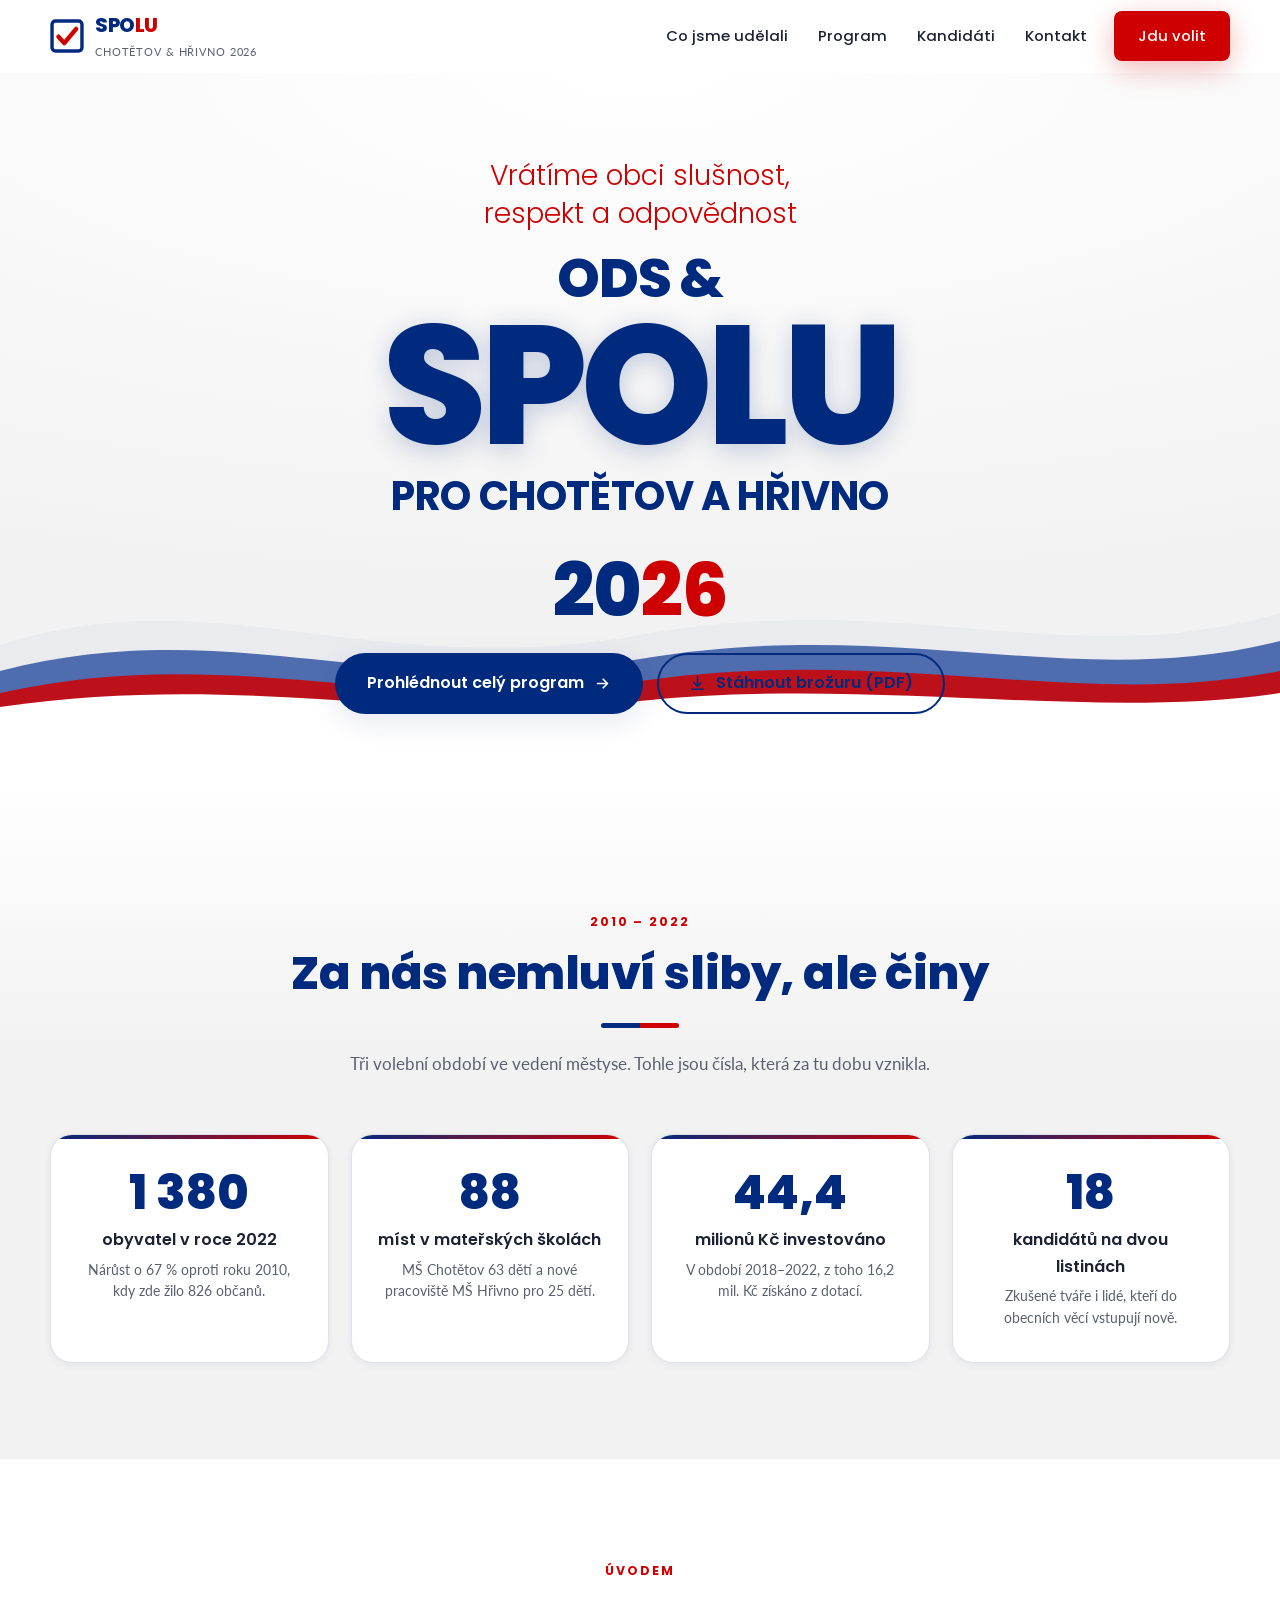
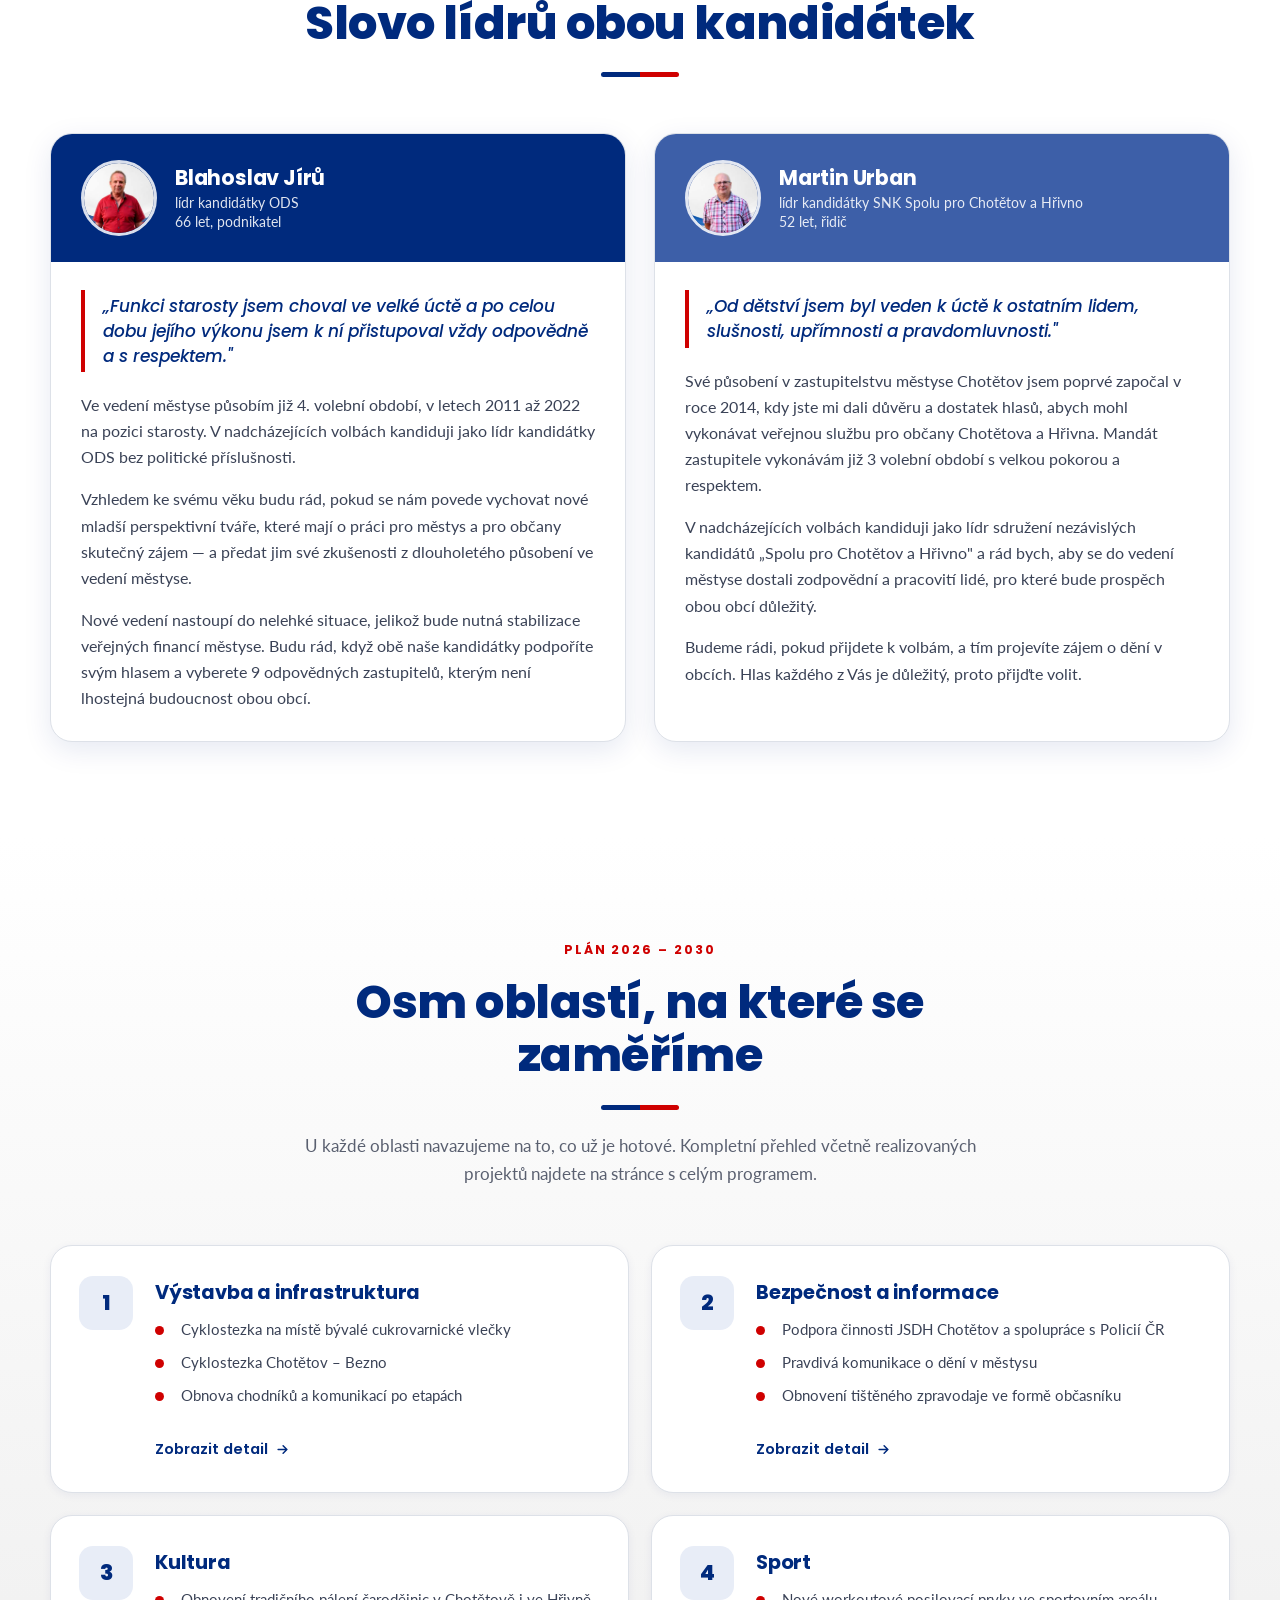
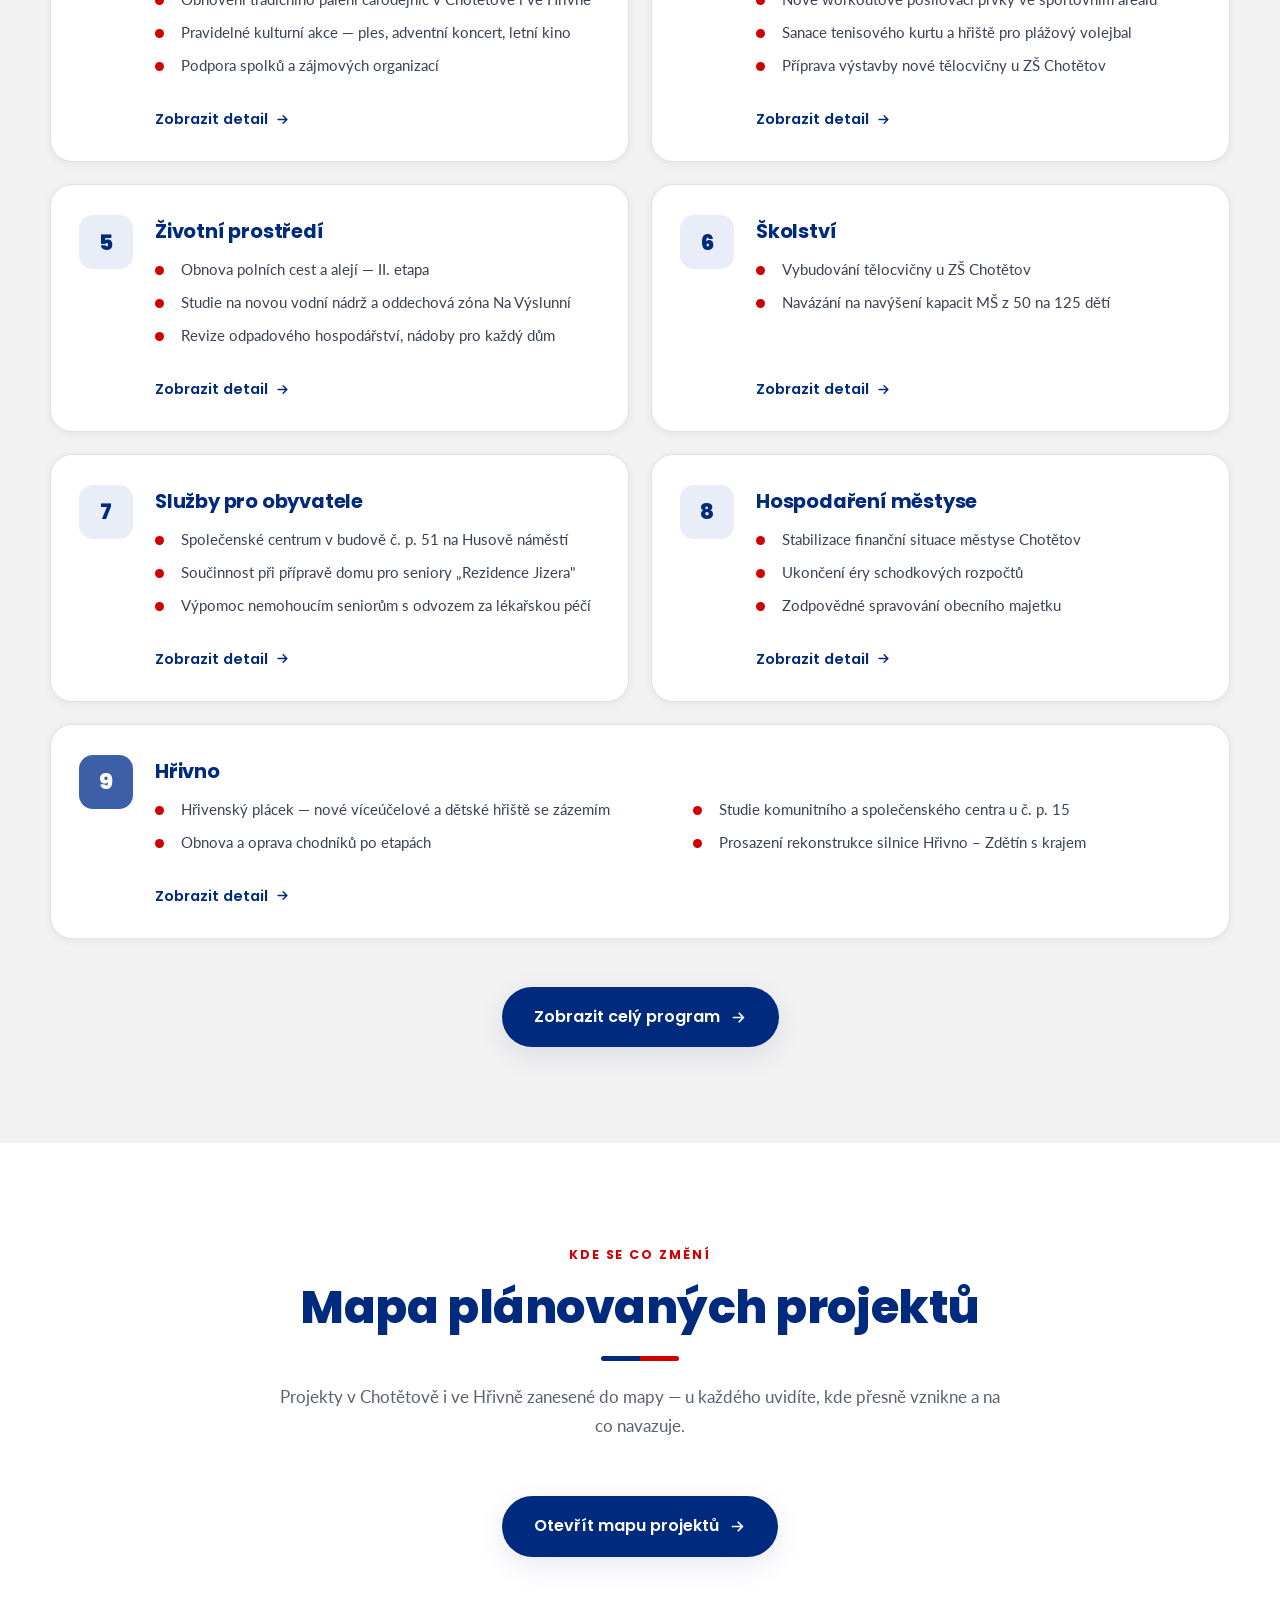
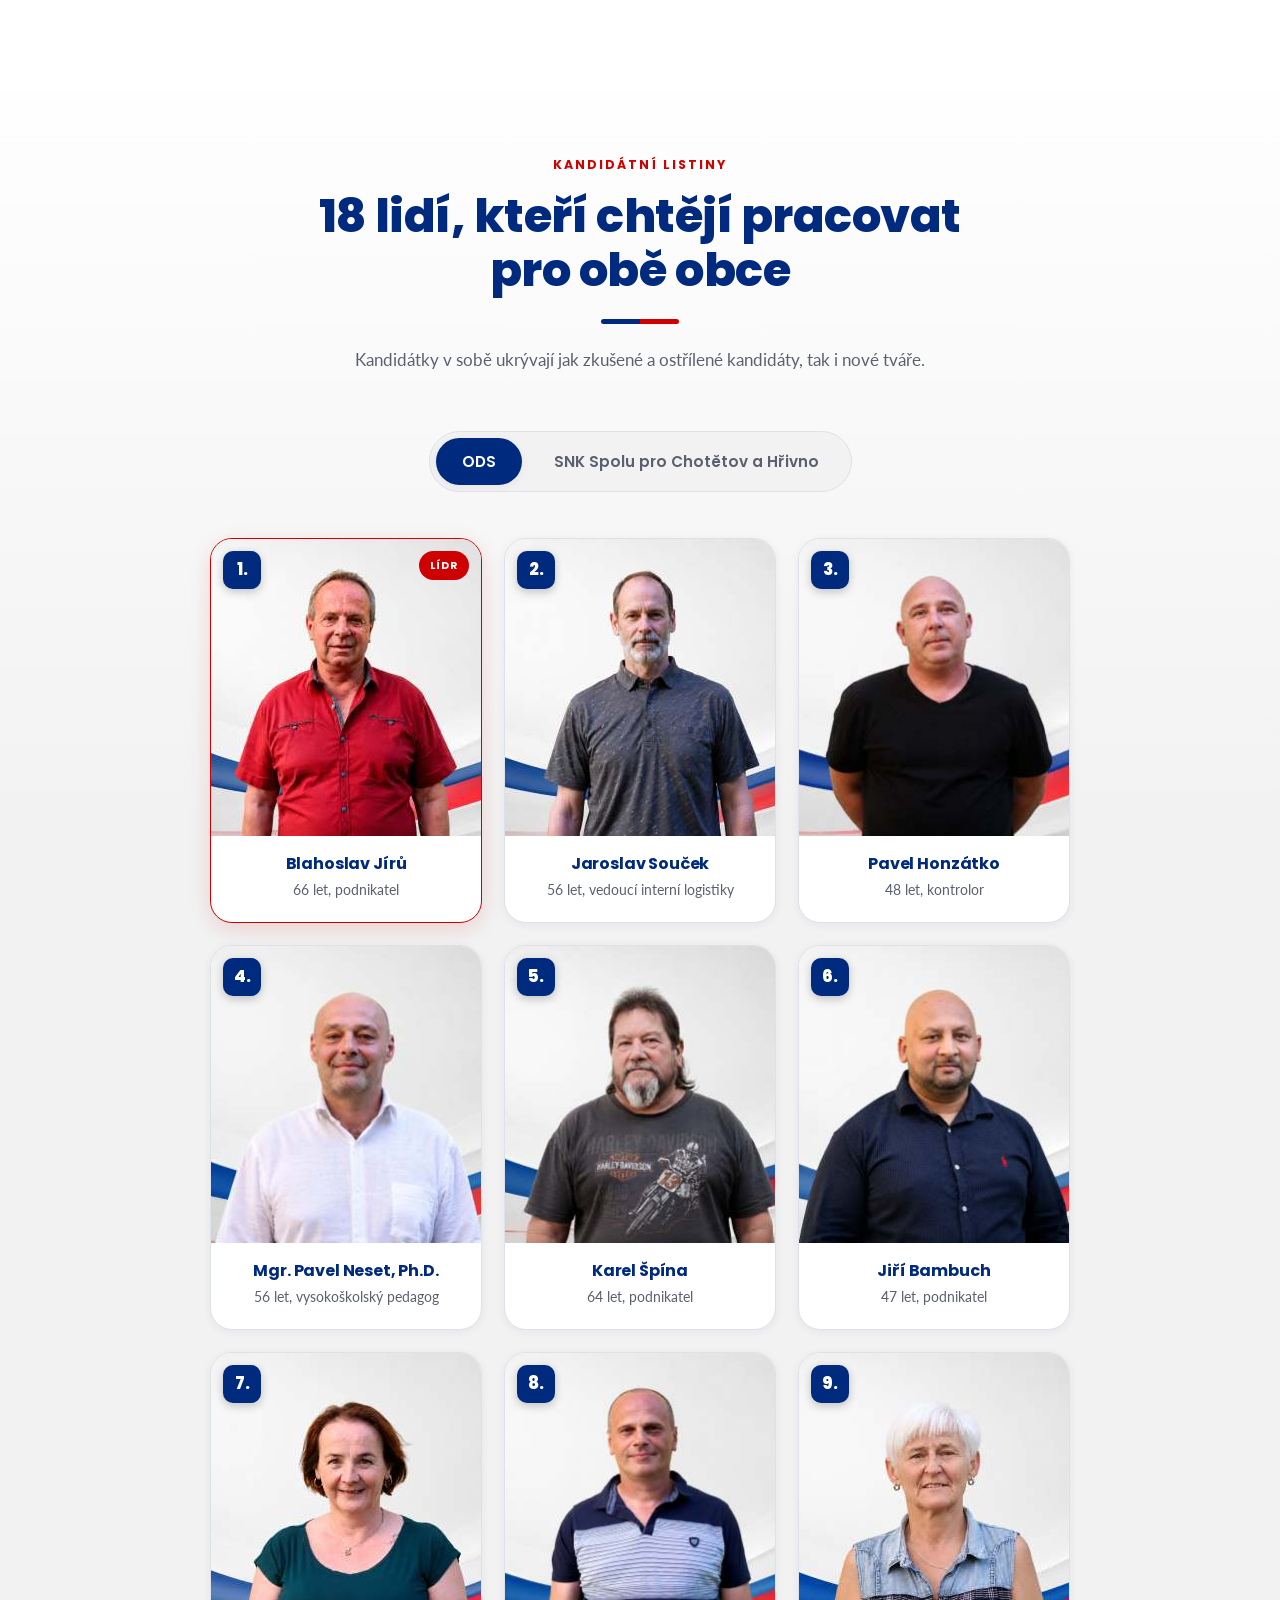
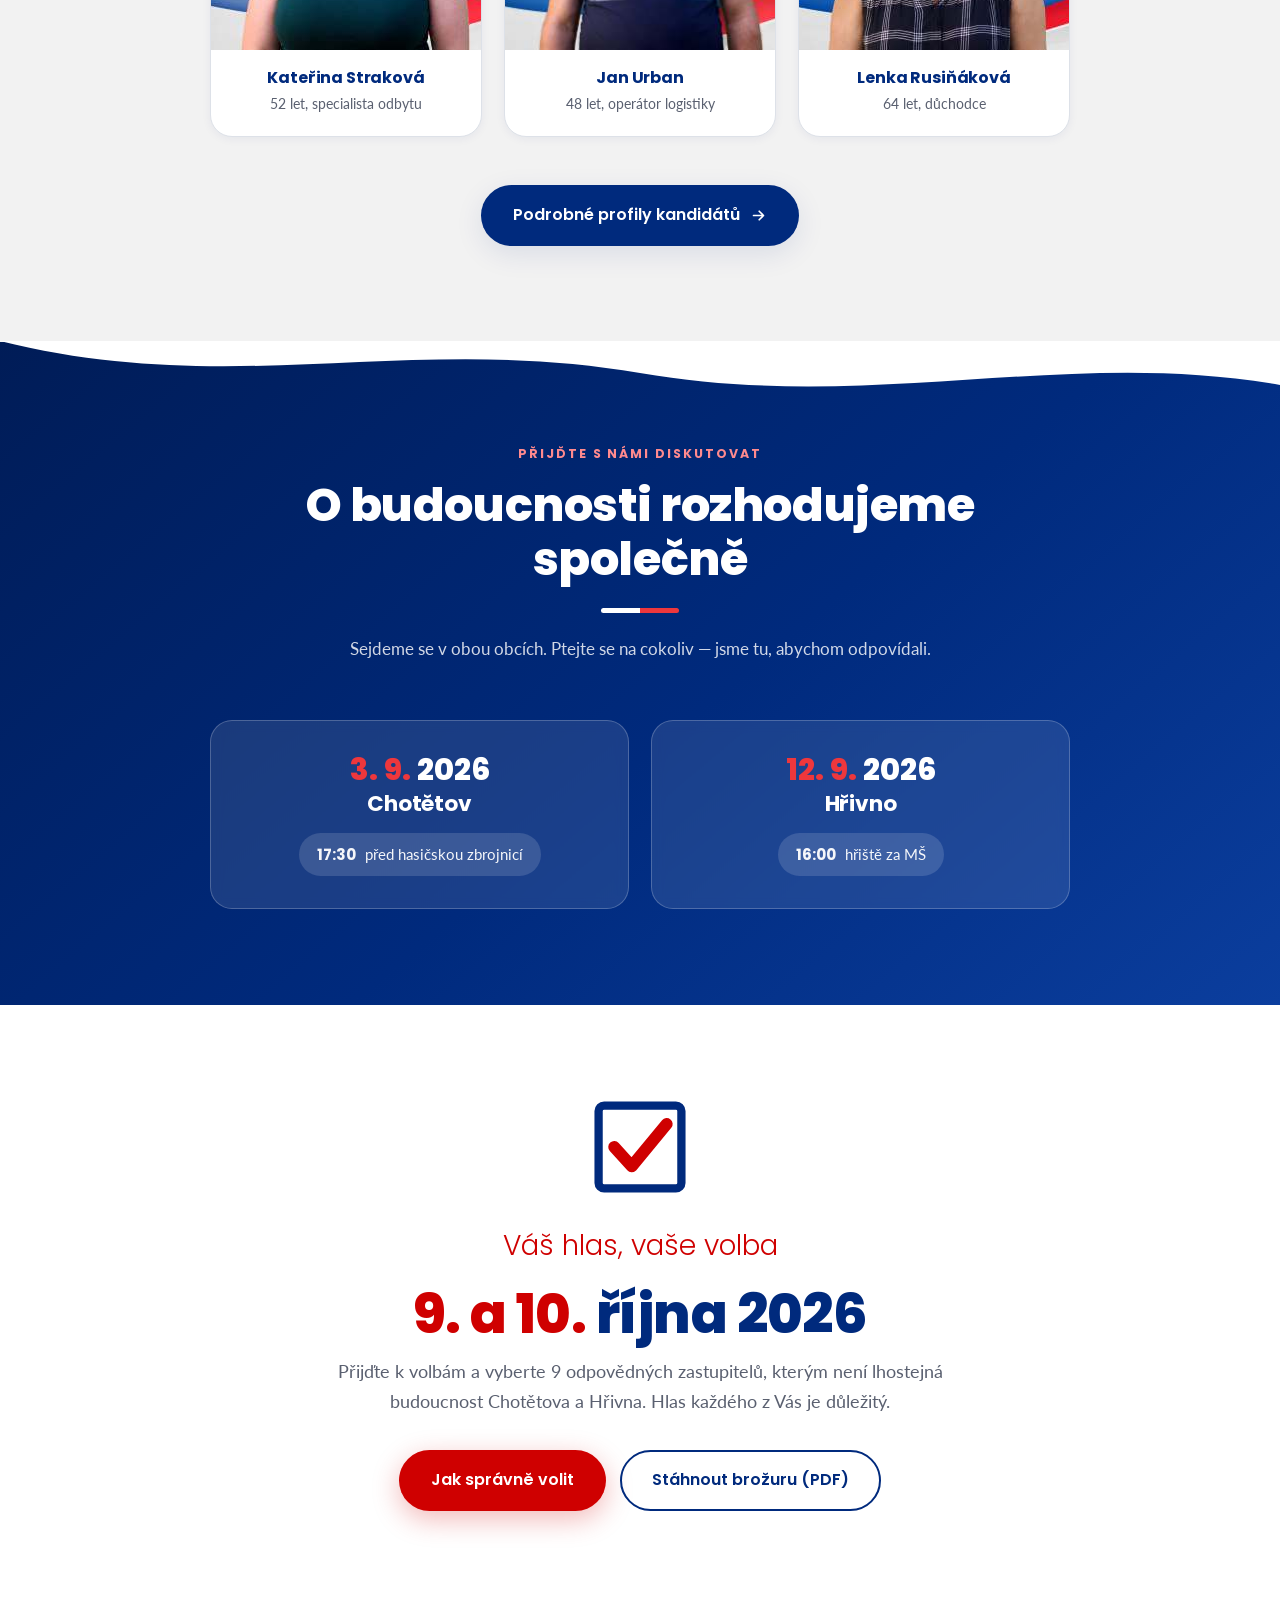
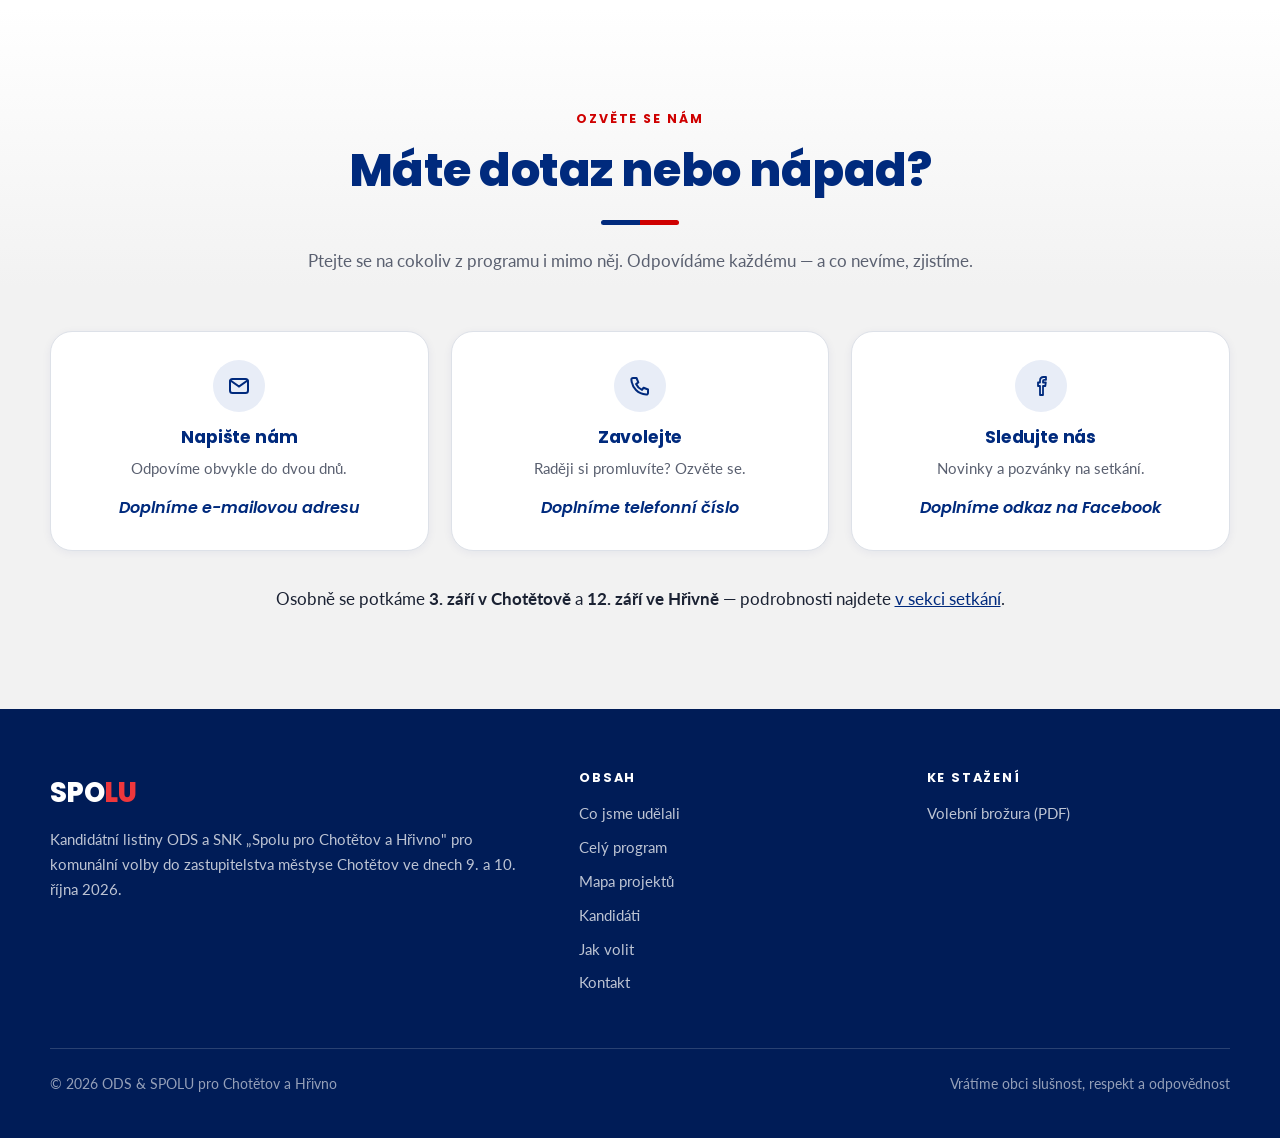
==== index.html @ a72c96a2 "update" ====
<!DOCTYPE html>
<html lang="cs">
<head>
<meta charset="UTF-8">
<meta name="viewport" content="width=device-width, initial-scale=1">
<title>ODS &amp; SPOLU pro Chotětov a Hřivno 2026 — Vrátíme obci slušnost, respekt a odpovědnost</title>
<meta name="description" content="Volební program kandidátních listin ODS a SNK Spolu pro Chotětov a Hřivno pro období 2026–2030. Komunální volby 9. a 10. října 2026.">
<meta name="theme-color" content="#002A7D">

<meta property="og:type" content="website">
<meta property="og:title" content="ODS &amp; SPOLU pro Chotětov a Hřivno 2026">
<meta property="og:description" content="Vrátíme obci slušnost, respekt a odpovědnost. Volební program pro období 2026–2030.">
<meta property="og:locale" content="cs_CZ">

<link rel="preconnect" href="https://fonts.googleapis.com">
<link rel="preconnect" href="https://fonts.gstatic.com" crossorigin>
<link href="https://fonts.googleapis.com/css2?family=Poppins:wght@300;400;500;600;700;800&family=Lato:wght@400;700&display=swap" rel="stylesheet">
<!-- Značka ?v=... za odkazy na CSS a JS zajišťuje, že po úpravě uvidí
     návštěvníci novou verzi místo staré z mezipaměti. Nepřepisujte ji ručně —
     před nahráním webu spusťte `python verze.py`, viz README.md. -->
<link rel="stylesheet" href="css/style.css?v=2026-07-22-1327">
<link rel="icon" href="data:image/svg+xml,<svg xmlns='http://www.w3.org/2000/svg' viewBox='0 0 100 100'><rect width='100' height='100' rx='18' fill='%23002A7D'/><path d='M26 52l16 17 32-38' stroke='%23fff' stroke-width='11' fill='none' stroke-linecap='round' stroke-linejoin='round'/></svg>">

<!-- Náběhové animace se zapnou jen tam, kde je JavaScript k dispozici -->
<script>document.documentElement.className += " js";</script>
</head>

<body>
<a class="preskocit" href="#obsah">Přeskočit na obsah</a>

<!-- ============================================================ Navigace -->
<header class="hlavicka" id="hlavicka">
  <div class="hlavicka__obal">

    <a class="logo" href="index.html" aria-label="ODS a SPOLU pro Chotětov a Hřivno – domovská stránka">
      <svg class="logo__znak" viewBox="0 0 100 100" aria-hidden="true">
        <rect x="6" y="6" width="88" height="88" rx="10" fill="none" stroke="#002A7D" stroke-width="10"/>
        <path d="M25 52l17 19 35-42" stroke="#CF0000" stroke-width="13" fill="none"
              stroke-linecap="round" stroke-linejoin="round"/>
      </svg>
      <span>
        <span class="logo__text">SPO<span>LU</span></span>
        <span class="logo__pod">Chotětov &amp; Hřivno 2026</span>
      </span>
    </a>

    <button class="hamburger" id="hamburger" aria-label="Otevřít menu"
            aria-expanded="false" aria-controls="menu">
      <span></span><span></span><span></span>
    </button>

    <nav class="menu" id="menu" aria-label="Hlavní navigace">
      <a href="#vysledky">Co jsme udělali</a>
      <a href="#program">Program</a>
      <a href="#kandidati">Kandidáti</a>
      <a href="#kontakt">Kontakt</a>
      <a class="tlacitko tlacitko--cervene menu__cta" href="jak-volit.html">Jdu volit</a>
    </nav>

    <div class="ukazatel" id="ukazatel" aria-hidden="true"></div>
  </div>
</header>

<main id="obsah">

<!-- ================================================================= Hero -->
<section class="hero">
  <div class="hero__obsah">
    <p class="hero__claim nabihat">Vrátíme obci slušnost,<br>respekt a odpovědnost</p>

    <h1>
      <span class="hero__ods nabihat">ODS &amp;</span>
      <span class="hero__spolu nabihat">SPOLU</span>
      <span class="hero__pro nabihat">pro Chotětov a Hřivno</span>
    </h1>

    <div class="hero__rok nabihat">20<span>26</span></div>

    <div class="hero__tlacitka nabihat">
      <a class="tlacitko tlacitko--modre" href="program.html">
        Prohlédnout celý program
        <svg width="17" height="17" viewBox="0 0 24 24" fill="none" aria-hidden="true">
          <path d="M5 12h14M13 6l6 6-6 6" stroke="currentColor" stroke-width="2.4"
                stroke-linecap="round" stroke-linejoin="round"/>
        </svg>
      </a>
      <a class="tlacitko tlacitko--obrys" href="dokumenty/volebni-program-2026.pdf" download>
        <svg width="17" height="17" viewBox="0 0 24 24" fill="none" aria-hidden="true">
          <path d="M12 3v13m0 0l-5-5m5 5l5-5M4 20h16" stroke="currentColor" stroke-width="2.2"
                stroke-linecap="round" stroke-linejoin="round"/>
        </svg>
        Stáhnout brožuru (PDF)
      </a>
    </div>
  </div>

  <!-- Vlnovky – podpisový prvek brožury -->
  <svg class="vlny vlny--dole" viewBox="0 0 1440 190" preserveAspectRatio="none"
       height="190" aria-hidden="true" focusable="false">
    <path d="M0,120 C240,50 420,158 720,110 C1020,62 1200,150 1440,88 L1440,190 L0,190 Z"
          fill="#E9EBEF"/>
    <path d="M0,146 C260,86 430,178 720,134 C1010,90 1210,168 1440,116 L1440,190 L0,190 Z"
          fill="#3D5FA8" opacity=".9"/>
    <path d="M0,168 C260,116 440,192 720,156 C1000,120 1220,186 1440,146 L1440,190 L0,190 Z"
          fill="#CF0000" opacity=".85"/>
    <path d="M0,182 C280,146 460,200 720,176 C980,152 1230,196 1440,168 L1440,190 L0,190 Z"
          fill="#FFFFFF"/>
  </svg>

  <!-- Odpočet do voleb -->
  <div class="odpocet" id="odpocet" data-volby="2026-10-09T14:00:00">
    <p class="odpocet__popis">Do otevření volebních místností zbývá</p>

    <div class="odpocet__mrizka">
      <div class="odpocet__pole">
        <div class="odpocet__cislo" id="dny">—</div>
        <div class="odpocet__jednotka" id="dny-popis">dní</div>
      </div>
      <div class="odpocet__pole">
        <div class="odpocet__cislo" id="hodiny">—</div>
        <div class="odpocet__jednotka">hodin</div>
      </div>
      <div class="odpocet__pole">
        <div class="odpocet__cislo" id="minuty">—</div>
        <div class="odpocet__jednotka">minut</div>
      </div>
      <div class="odpocet__pole">
        <div class="odpocet__cislo" id="sekundy">—</div>
        <div class="odpocet__jednotka">sekund</div>
      </div>
    </div>

    <div class="odpocet__probiha">
      <strong>Volby probíhají!</strong>
      <p>Přijďte odvolit — na vašem hlasu záleží.</p>
    </div>

    <p class="odpocet__termin">9. a 10. října 2026</p>
  </div>
</section>

<!-- ============================================================= Výsledky -->
<section class="sekce sekce--seda po-odpoctu" id="vysledky">
  <div class="obal">

    <div class="hlavicka-sekce nabihat">
      <span class="stitek">2010 – 2022</span>
      <h2>Za nás nemluví sliby, ale činy</h2>
      <div class="podtrzeni"></div>
      <p>Tři volební období ve vedení městyse. Tohle jsou čísla, která za tu dobu vznikla.</p>
    </div>

    <div class="cisla">
      <div class="cislo-karta nabihat">
        <div class="cislo-karta__hodnota" data-cil="1380">0</div>
        <div class="cislo-karta__nazev">obyvatel v roce 2022</div>
        <p class="cislo-karta__popis">Nárůst o 67 % oproti roku 2010, kdy zde žilo 826 občanů.</p>
      </div>

      <div class="cislo-karta nabihat">
        <div class="cislo-karta__hodnota" data-cil="88">0</div>
        <div class="cislo-karta__nazev">míst v mateřských školách</div>
        <p class="cislo-karta__popis">MŠ Chotětov 63 dětí a nové pracoviště MŠ Hřivno pro 25 dětí.</p>
      </div>

      <div class="cislo-karta nabihat">
        <div class="cislo-karta__hodnota" data-cil="44.4">0</div>
        <div class="cislo-karta__nazev">milionů Kč investováno</div>
        <p class="cislo-karta__popis">V období 2018–2022, z toho 16,2 mil. Kč získáno z dotací.</p>
      </div>

      <div class="cislo-karta nabihat">
        <div class="cislo-karta__hodnota" data-cil="18">0</div>
        <div class="cislo-karta__nazev">kandidátů na dvou listinách</div>
        <p class="cislo-karta__popis">Zkušené tváře i lidé, kteří do obecních věcí vstupují nově.</p>
      </div>
    </div>

  </div>
</section>

<!-- ================================================================ Lídři -->
<section class="sekce" id="lidri">
  <div class="obal">

    <div class="hlavicka-sekce nabihat">
      <span class="stitek">Úvodem</span>
      <h2>Slovo lídrů obou kandidátek</h2>
      <div class="podtrzeni"></div>
    </div>

    <div class="lidri">

      <article class="lidr lidr--ods nabihat">
        <header class="lidr__hlavicka">
          <img class="lidr__foto" src="img/kandidati/ods-1-jiru.jpeg"
               alt="Portrét Blahoslava Jírů" width="76" height="76" loading="lazy">
          <div>
            <h3 class="lidr__jmeno">Blahoslav Jírů</h3>
            <p class="lidr__role">lídr kandidátky ODS<br>66 let, podnikatel</p>
          </div>
        </header>

        <div class="lidr__telo">
          <blockquote class="lidr__citat">
            „Funkci starosty jsem choval ve velké úctě a po celou dobu jejího výkonu jsem
            k ní přistupoval vždy odpovědně a s respektem."
          </blockquote>
          <p>
            Ve vedení městyse působím již 4. volební období, v letech 2011 až 2022 na pozici
            starosty. V nadcházejících volbách kandiduji jako lídr kandidátky ODS bez politické
            příslušnosti.
          </p>
          <p>
            Vzhledem ke svému věku budu rád, pokud se nám povede vychovat nové mladší
            perspektivní tváře, které mají o práci pro městys a pro občany skutečný zájem —
            a předat jim své zkušenosti z dlouholetého působení ve vedení městyse.
          </p>
          <p>
            Nové vedení nastoupí do nelehké situace, jelikož bude nutná stabilizace veřejných
            financí městyse. Budu rád, když obě naše kandidátky podpoříte svým hlasem
            a vyberete 9 odpovědných zastupitelů, kterým není lhostejná budoucnost obou obcí.
          </p>
        </div>
      </article>

      <article class="lidr lidr--snk nabihat">
        <header class="lidr__hlavicka">
          <img class="lidr__foto" src="img/kandidati/snk-1-urban-martin.jpeg"
               alt="Portrét Martina Urbana" width="76" height="76" loading="lazy">
          <div>
            <h3 class="lidr__jmeno">Martin Urban</h3>
            <p class="lidr__role">lídr kandidátky SNK Spolu pro Chotětov a Hřivno<br>52 let, řidič</p>
          </div>
        </header>

        <div class="lidr__telo">
          <blockquote class="lidr__citat">
            „Od dětství jsem byl veden k úctě k ostatním lidem, slušnosti, upřímnosti
            a pravdomluvnosti."
          </blockquote>
          <p>
            Své působení v zastupitelstvu městyse Chotětov jsem poprvé započal v roce 2014,
            kdy jste mi dali důvěru a dostatek hlasů, abych mohl vykonávat veřejnou službu pro
            občany Chotětova a Hřivna. Mandát zastupitele vykonávám již 3 volební období
            s velkou pokorou a respektem.
          </p>
          <p>
            V nadcházejících volbách kandiduji jako lídr sdružení nezávislých kandidátů
            „Spolu pro Chotětov a Hřivno" a rád bych, aby se do vedení městyse dostali
            zodpovědní a pracovití lidé, pro které bude prospěch obou obcí důležitý.
          </p>
          <p>
            Budeme rádi, pokud přijdete k volbám, a tím projevíte zájem o dění v obcích.
            Hlas každého z Vás je důležitý, proto přijďte volit.
          </p>
        </div>
      </article>

    </div>
  </div>
</section>

<!-- ============================================================== Program -->
<section class="sekce sekce--seda" id="program">
  <div class="obal">

    <div class="hlavicka-sekce nabihat">
      <span class="stitek">Plán 2026 – 2030</span>
      <h2>Osm oblastí, na které se zaměříme</h2>
      <div class="podtrzeni"></div>
      <p>
        U každé oblasti navazujeme na to, co už je hotové. Kompletní přehled včetně
        realizovaných projektů najdete na stránce s celým programem.
      </p>
    </div>

    <div class="oblasti">

      <article class="oblast nabihat">
        <div class="oblast__cislo">1</div>
        <h3 class="oblast__nazev">Výstavba a infrastruktura</h3>
        <ul class="oblast__seznam">
          <li>Cyklostezka na místě bývalé cukrovarnické vlečky</li>
          <li>Cyklostezka Chotětov – Bezno</li>
          <li>Obnova chodníků a komunikací po etapách</li>
        </ul>
        <a class="oblast__odkaz" href="program.html#oblast-1">
          Zobrazit detail
          <svg width="15" height="15" viewBox="0 0 24 24" fill="none" aria-hidden="true">
            <path d="M5 12h14M13 6l6 6-6 6" stroke="currentColor" stroke-width="2.4"
                  stroke-linecap="round" stroke-linejoin="round"/>
          </svg>
        </a>
      </article>

      <article class="oblast nabihat">
        <div class="oblast__cislo">2</div>
        <h3 class="oblast__nazev">Bezpečnost a informace</h3>
        <ul class="oblast__seznam">
          <li>Podpora činnosti JSDH Chotětov a spolupráce s Policií ČR</li>
          <li>Pravdivá komunikace o dění v městysu</li>
          <li>Obnovení tištěného zpravodaje ve formě občasníku</li>
        </ul>
        <a class="oblast__odkaz" href="program.html#oblast-2">
          Zobrazit detail
          <svg width="15" height="15" viewBox="0 0 24 24" fill="none" aria-hidden="true">
            <path d="M5 12h14M13 6l6 6-6 6" stroke="currentColor" stroke-width="2.4"
                  stroke-linecap="round" stroke-linejoin="round"/>
          </svg>
        </a>
      </article>

      <article class="oblast nabihat">
        <div class="oblast__cislo">3</div>
        <h3 class="oblast__nazev">Kultura</h3>
        <ul class="oblast__seznam">
          <li>Obnovení tradičního pálení čarodějnic v Chotětově i ve Hřivně</li>
          <li>Pravidelné kulturní akce — ples, adventní koncert, letní kino</li>
          <li>Podpora spolků a zájmových organizací</li>
        </ul>
        <a class="oblast__odkaz" href="program.html#oblast-3">
          Zobrazit detail
          <svg width="15" height="15" viewBox="0 0 24 24" fill="none" aria-hidden="true">
            <path d="M5 12h14M13 6l6 6-6 6" stroke="currentColor" stroke-width="2.4"
                  stroke-linecap="round" stroke-linejoin="round"/>
          </svg>
        </a>
      </article>

      <article class="oblast nabihat">
        <div class="oblast__cislo">4</div>
        <h3 class="oblast__nazev">Sport</h3>
        <ul class="oblast__seznam">
          <li>Nové workoutové posilovací prvky ve sportovním areálu</li>
          <li>Sanace tenisového kurtu a hřiště pro plážový volejbal</li>
          <li>Příprava výstavby nové tělocvičny u ZŠ Chotětov</li>
        </ul>
        <a class="oblast__odkaz" href="program.html#oblast-4">
          Zobrazit detail
          <svg width="15" height="15" viewBox="0 0 24 24" fill="none" aria-hidden="true">
            <path d="M5 12h14M13 6l6 6-6 6" stroke="currentColor" stroke-width="2.4"
                  stroke-linecap="round" stroke-linejoin="round"/>
          </svg>
        </a>
      </article>

      <article class="oblast nabihat">
        <div class="oblast__cislo">5</div>
        <h3 class="oblast__nazev">Životní prostředí</h3>
        <ul class="oblast__seznam">
          <li>Obnova polních cest a alejí — II. etapa</li>
          <li>Studie na novou vodní nádrž a oddechová zóna Na Výslunní</li>
          <li>Revize odpadového hospodářství, nádoby pro každý dům</li>
        </ul>
        <a class="oblast__odkaz" href="program.html#oblast-5">
          Zobrazit detail
          <svg width="15" height="15" viewBox="0 0 24 24" fill="none" aria-hidden="true">
            <path d="M5 12h14M13 6l6 6-6 6" stroke="currentColor" stroke-width="2.4"
                  stroke-linecap="round" stroke-linejoin="round"/>
          </svg>
        </a>
      </article>

      <article class="oblast nabihat">
        <div class="oblast__cislo">6</div>
        <h3 class="oblast__nazev">Školství</h3>
        <ul class="oblast__seznam">
          <li>Vybudování tělocvičny u ZŠ Chotětov</li>
          <li>Navázání na navýšení kapacit MŠ z 50 na 125 dětí</li>
        </ul>
        <a class="oblast__odkaz" href="program.html#oblast-6">
          Zobrazit detail
          <svg width="15" height="15" viewBox="0 0 24 24" fill="none" aria-hidden="true">
            <path d="M5 12h14M13 6l6 6-6 6" stroke="currentColor" stroke-width="2.4"
                  stroke-linecap="round" stroke-linejoin="round"/>
          </svg>
        </a>
      </article>

      <article class="oblast nabihat">
        <div class="oblast__cislo">7</div>
        <h3 class="oblast__nazev">Služby pro obyvatele</h3>
        <ul class="oblast__seznam">
          <li>Společenské centrum v budově č. p. 51 na Husově náměstí</li>
          <li>Součinnost při přípravě domu pro seniory „Rezidence Jizera"</li>
          <li>Výpomoc nemohoucím seniorům s odvozem za lékařskou péčí</li>
        </ul>
        <a class="oblast__odkaz" href="program.html#oblast-7">
          Zobrazit detail
          <svg width="15" height="15" viewBox="0 0 24 24" fill="none" aria-hidden="true">
            <path d="M5 12h14M13 6l6 6-6 6" stroke="currentColor" stroke-width="2.4"
                  stroke-linecap="round" stroke-linejoin="round"/>
          </svg>
        </a>
      </article>

      <article class="oblast nabihat">
        <div class="oblast__cislo">8</div>
        <h3 class="oblast__nazev">Hospodaření městyse</h3>
        <ul class="oblast__seznam">
          <li>Stabilizace finanční situace městyse Chotětov</li>
          <li>Ukončení éry schodkových rozpočtů</li>
          <li>Zodpovědné spravování obecního majetku</li>
        </ul>
        <a class="oblast__odkaz" href="program.html#oblast-8">
          Zobrazit detail
          <svg width="15" height="15" viewBox="0 0 24 24" fill="none" aria-hidden="true">
            <path d="M5 12h14M13 6l6 6-6 6" stroke="currentColor" stroke-width="2.4"
                  stroke-linecap="round" stroke-linejoin="round"/>
          </svg>
        </a>
      </article>

      <article class="oblast oblast--sirka nabihat">
        <div class="oblast__cislo">9</div>
        <h3 class="oblast__nazev">Hřivno</h3>
        <ul class="oblast__seznam oblast__seznam--dva">
          <li>Hřivenský plácek — nové víceúčelové a dětské hřiště se zázemím</li>
          <li>Obnova a oprava chodníků po etapách</li>
          <li>Studie komunitního a společenského centra u č. p. 15</li>
          <li>Prosazení rekonstrukce silnice Hřivno – Zdětín s krajem</li>
        </ul>
        <a class="oblast__odkaz" href="program.html#hrivno">
          Zobrazit detail
          <svg width="15" height="15" viewBox="0 0 24 24" fill="none" aria-hidden="true">
            <path d="M5 12h14M13 6l6 6-6 6" stroke="currentColor" stroke-width="2.4"
                  stroke-linecap="round" stroke-linejoin="round"/>
          </svg>
        </a>
      </article>

    </div>

    <p style="text-align:center; margin-top:48px;" class="nabihat">
      <a class="tlacitko tlacitko--modre" href="program.html">
        Zobrazit celý program
        <svg width="17" height="17" viewBox="0 0 24 24" fill="none" aria-hidden="true">
          <path d="M5 12h14M13 6l6 6-6 6" stroke="currentColor" stroke-width="2.4"
                stroke-linecap="round" stroke-linejoin="round"/>
        </svg>
      </a>
    </p>

  </div>
</section>

<!-- ====================================================== Mapa projektů -->
<section class="sekce" id="projekty">
  <div class="obal obal--uzky" style="text-align:center;">

    <div class="hlavicka-sekce nabihat">
      <span class="stitek">Kde se co změní</span>
      <h2>Mapa plánovaných projektů</h2>
      <div class="podtrzeni"></div>
      <p>
        Projekty v Chotětově i ve Hřivně zanesené do mapy — u každého uvidíte,
        kde přesně vznikne a na co navazuje.
      </p>
    </div>

    <p class="nabihat" style="margin:0;">
      <a class="tlacitko tlacitko--modre" href="mapa.html">
        Otevřít mapu projektů
        <svg width="17" height="17" viewBox="0 0 24 24" fill="none" aria-hidden="true">
          <path d="M5 12h14M13 6l6 6-6 6" stroke="currentColor" stroke-width="2.4"
                stroke-linecap="round" stroke-linejoin="round"/>
        </svg>
      </a>
    </p>

  </div>
</section>

<!-- =========================================================== Kandidáti -->
<section class="sekce sekce--seda" id="kandidati">
  <div class="obal">

    <div class="hlavicka-sekce nabihat">
      <span class="stitek">Kandidátní listiny</span>
      <h2>18 lidí, kteří chtějí pracovat pro obě obce</h2>
      <div class="podtrzeni"></div>
      <p>Kandidátky v sobě ukrývají jak zkušené a ostřílené kandidáty, tak i nové tváře.</p>
    </div>

    <div class="prepinac nabihat" role="tablist" aria-label="Výběr kandidátní listiny">
      <button class="prepinac__tlacitko" id="zalozka-ods" role="tab"
              aria-selected="true" aria-controls="listina-ods">ODS</button>
      <button class="prepinac__tlacitko" id="zalozka-snk" role="tab"
              aria-selected="false" aria-controls="listina-snk">SNK Spolu pro Chotětov a Hřivno</button>
    </div>

    <!-- Kandidátka ODS -->
    <div class="kandidati kandidati--ods" id="listina-ods" role="tabpanel"
         aria-labelledby="zalozka-ods" tabindex="0">

      <article class="kandidat kandidat--lidr nabihat">
        <div class="kandidat__obrazek">
          <img src="img/kandidati/ods-1-jiru.jpeg" alt="Blahoslav Jírů" decoding="async" width="297" height="297">
          <span class="kandidat__poradi">1.</span>
          <span class="kandidat__lidr">Lídr</span>
        </div>
        <div class="kandidat__telo">
          <h3 class="kandidat__jmeno">Blahoslav Jírů</h3>
          <p class="kandidat__udaje">66 let, podnikatel</p>
        </div>
      </article>

      <article class="kandidat nabihat">
        <div class="kandidat__obrazek">
          <img src="img/kandidati/ods-2-soucek.jpeg" alt="Jaroslav Souček" decoding="async" width="297" height="297">
          <span class="kandidat__poradi">2.</span>
        </div>
        <div class="kandidat__telo">
          <h3 class="kandidat__jmeno">Jaroslav Souček</h3>
          <p class="kandidat__udaje">56 let, vedoucí interní logistiky</p>
        </div>
      </article>

      <article class="kandidat nabihat">
        <div class="kandidat__obrazek">
          <img src="img/kandidati/ods-3-honzatko.jpeg" alt="Pavel Honzátko" decoding="async" width="297" height="297">
          <span class="kandidat__poradi">3.</span>
        </div>
        <div class="kandidat__telo">
          <h3 class="kandidat__jmeno">Pavel Honzátko</h3>
          <p class="kandidat__udaje">48 let, kontrolor</p>
        </div>
      </article>

      <article class="kandidat nabihat">
        <div class="kandidat__obrazek">
          <img src="img/kandidati/ods-4-neset.jpeg" alt="Pavel Neset" decoding="async" width="297" height="297">
          <span class="kandidat__poradi">4.</span>
        </div>
        <div class="kandidat__telo">
          <h3 class="kandidat__jmeno">Mgr. Pavel Neset, Ph.D.</h3>
          <p class="kandidat__udaje">56 let, vysokoškolský pedagog</p>
        </div>
      </article>

      <article class="kandidat nabihat">
        <div class="kandidat__obrazek">
          <img src="img/kandidati/ods-5-spina.jpeg" alt="Karel Špína" decoding="async" width="297" height="297">
          <span class="kandidat__poradi">5.</span>
        </div>
        <div class="kandidat__telo">
          <h3 class="kandidat__jmeno">Karel Špína</h3>
          <p class="kandidat__udaje">64 let, podnikatel</p>
        </div>
      </article>

      <article class="kandidat nabihat">
        <div class="kandidat__obrazek">
          <img src="img/kandidati/ods-6-bambuch.jpeg" alt="Jiří Bambuch" decoding="async" width="297" height="297">
          <span class="kandidat__poradi">6.</span>
        </div>
        <div class="kandidat__telo">
          <h3 class="kandidat__jmeno">Jiří Bambuch</h3>
          <p class="kandidat__udaje">47 let, podnikatel</p>
        </div>
      </article>

      <article class="kandidat nabihat">
        <div class="kandidat__obrazek">
          <img src="img/kandidati/ods-7-strakova.jpeg" alt="Kateřina Straková" decoding="async" width="297" height="297">
          <span class="kandidat__poradi">7.</span>
        </div>
        <div class="kandidat__telo">
          <h3 class="kandidat__jmeno">Kateřina Straková</h3>
          <p class="kandidat__udaje">52 let, specialista odbytu</p>
        </div>
      </article>

      <article class="kandidat nabihat">
        <div class="kandidat__obrazek">
          <img src="img/kandidati/ods-8-urban-jan.jpeg" alt="Jan Urban" decoding="async" width="297" height="297">
          <span class="kandidat__poradi">8.</span>
        </div>
        <div class="kandidat__telo">
          <h3 class="kandidat__jmeno">Jan Urban</h3>
          <p class="kandidat__udaje">48 let, operátor logistiky</p>
        </div>
      </article>

      <article class="kandidat nabihat">
        <div class="kandidat__obrazek">
          <img src="img/kandidati/ods-9-rusinakova.jpeg" alt="Lenka Rusiňáková" decoding="async" width="297" height="297">
          <span class="kandidat__poradi">9.</span>
        </div>
        <div class="kandidat__telo">
          <h3 class="kandidat__jmeno">Lenka Rusiňáková</h3>
          <p class="kandidat__udaje">64 let, důchodce</p>
        </div>
      </article>

    </div>

    <!-- Kandidátka SNK -->
    <div class="kandidati kandidati--snk" id="listina-snk" role="tabpanel"
         aria-labelledby="zalozka-snk" tabindex="0" hidden>

      <article class="kandidat kandidat--lidr nabihat">
        <div class="kandidat__obrazek">
          <img src="img/kandidati/snk-1-urban-martin.jpeg" alt="Martin Urban" decoding="async" width="297" height="297">
          <span class="kandidat__poradi">1.</span>
          <span class="kandidat__lidr">Lídr</span>
        </div>
        <div class="kandidat__telo">
          <h3 class="kandidat__jmeno">Martin Urban</h3>
          <p class="kandidat__udaje">52 let, řidič</p>
        </div>
      </article>

      <article class="kandidat nabihat">
        <div class="kandidat__obrazek">
          <img src="img/kandidati/snk-2-weber.jpeg" alt="Vlastimil Weber" decoding="async" width="297" height="297">
          <span class="kandidat__poradi">2.</span>
        </div>
        <div class="kandidat__telo">
          <h3 class="kandidat__jmeno">Ing. Vlastimil Weber</h3>
          <p class="kandidat__udaje">50 let, embryolog</p>
        </div>
      </article>

      <article class="kandidat nabihat">
        <div class="kandidat__obrazek">
          <img src="img/kandidati/snk-3-hulka.jpeg" alt="Petr Hůlka" decoding="async" width="297" height="297">
          <span class="kandidat__poradi">3.</span>
        </div>
        <div class="kandidat__telo">
          <h3 class="kandidat__jmeno">Petr Hůlka</h3>
          <p class="kandidat__udaje">43 let, nákupčí</p>
        </div>
      </article>

      <article class="kandidat nabihat">
        <div class="kandidat__obrazek">
          <img src="img/kandidati/snk-4-bezucha.jpeg" alt="Aleš Bezucha" decoding="async" width="297" height="297">
          <span class="kandidat__poradi">4.</span>
        </div>
        <div class="kandidat__telo">
          <h3 class="kandidat__jmeno">Mgr. Aleš Bezucha</h3>
          <p class="kandidat__udaje">55 let, podnikatel</p>
        </div>
      </article>

      <article class="kandidat nabihat">
        <div class="kandidat__obrazek">
          <img src="img/kandidati/snk-5-stehlik.jpeg" alt="Ondřej Stehlík" decoding="async" width="297" height="297">
          <span class="kandidat__poradi">5.</span>
        </div>
        <div class="kandidat__telo">
          <h3 class="kandidat__jmeno">Ondřej Stehlík</h3>
          <p class="kandidat__udaje">41 let, VS ČR</p>
        </div>
      </article>

      <article class="kandidat nabihat">
        <div class="kandidat__obrazek">
          <img src="img/kandidati/snk-6-dome.jpeg" alt="Filip Döme" decoding="async" width="297" height="297">
          <span class="kandidat__poradi">6.</span>
        </div>
        <div class="kandidat__telo">
          <h3 class="kandidat__jmeno">Filip Döme</h3>
          <p class="kandidat__udaje">39 let, prodejce velkoobchod</p>
        </div>
      </article>

      <article class="kandidat nabihat">
        <div class="kandidat__obrazek">
          <img src="img/kandidati/snk-7-korinkova.jpeg" alt="Ladislava Kořínková" decoding="async" width="297" height="297">
          <span class="kandidat__poradi">7.</span>
        </div>
        <div class="kandidat__telo">
          <h3 class="kandidat__jmeno">Ladislava Kořínková</h3>
          <p class="kandidat__udaje">59 let, referent expedice</p>
        </div>
      </article>

      <article class="kandidat nabihat">
        <div class="kandidat__obrazek">
          <img src="img/kandidati/snk-8-votockova.jpeg" alt="Marie Votočková" decoding="async" width="297" height="297">
          <span class="kandidat__poradi">8.</span>
        </div>
        <div class="kandidat__telo">
          <h3 class="kandidat__jmeno">Mgr. Marie Votočková</h3>
          <p class="kandidat__udaje">43 let, úřednice</p>
        </div>
      </article>

      <article class="kandidat nabihat">
        <div class="kandidat__obrazek">
          <img src="img/kandidati/snk-9-celer.jpeg" alt="Martin Celer" decoding="async" width="297" height="297">
          <span class="kandidat__poradi">9.</span>
        </div>
        <div class="kandidat__telo">
          <h3 class="kandidat__jmeno">Martin Celer</h3>
          <p class="kandidat__udaje">46 let, vedoucí údržby</p>
        </div>
      </article>

    </div>

    <p style="text-align:center; margin-top:48px;" class="nabihat">
      <a class="tlacitko tlacitko--modre" href="kandidati.html">
        Podrobné profily kandidátů
        <svg width="17" height="17" viewBox="0 0 24 24" fill="none" aria-hidden="true">
          <path d="M5 12h14M13 6l6 6-6 6" stroke="currentColor" stroke-width="2.4"
                stroke-linecap="round" stroke-linejoin="round"/>
        </svg>
      </a>
    </p>

  </div>
</section>

<!-- ============================================================= Setkání -->
<section class="sekce sekce--modra" id="setkani">
  <svg class="vlny vlny--nahore" viewBox="0 0 1440 90" preserveAspectRatio="none"
       height="90" aria-hidden="true" focusable="false">
    <path d="M0,0 C260,58 460,-8 720,32 C980,72 1200,6 1440,44 L1440,0 Z" fill="#FFFFFF"/>
  </svg>

  <div class="obal">
    <div class="hlavicka-sekce nabihat">
      <span class="stitek">Přijďte s námi diskutovat</span>
      <h2>O budoucnosti rozhodujeme společně</h2>
      <div class="podtrzeni"></div>
      <p>Sejdeme se v obou obcích. Ptejte se na cokoliv — jsme tu, abychom odpovídali.</p>
    </div>

    <div class="setkani">
      <article class="akce nabihat">
        <p class="akce__datum"><span>3. 9.</span> 2026</p>
        <h3 class="akce__misto">Chotětov</h3>
        <p class="akce__detail">
          <span class="akce__cas">17:30</span>
          <span>před hasičskou zbrojnicí</span>
        </p>
      </article>

      <article class="akce nabihat">
        <p class="akce__datum"><span>12. 9.</span> 2026</p>
        <h3 class="akce__misto">Hřivno</h3>
        <p class="akce__detail">
          <span class="akce__cas">16:00</span>
          <span>hřiště za MŠ</span>
        </p>
      </article>
    </div>
  </div>
</section>

<!-- =============================================================== Volby -->
<section class="sekce" id="volby">
  <div class="obal obal--uzky volby">

    <svg class="volby__zaskrtnuti nabihat" viewBox="0 0 100 100" aria-hidden="true">
      <rect x="5" y="5" width="90" height="90" rx="6" fill="none" stroke="#002A7D" stroke-width="9"/>
      <path d="M22 50l19 21 38-46" stroke="#CF0000" stroke-width="13" fill="none"
            stroke-linecap="round" stroke-linejoin="round"/>
    </svg>

    <p class="hero__claim nabihat" style="margin-bottom:20px;">Váš hlas, vaše volba</p>

    <h2 class="volby__termin nabihat"><span>9. a 10.</span> října 2026</h2>

    <p class="volby__popis nabihat">
      Přijďte k volbám a vyberte 9 odpovědných zastupitelů, kterým není lhostejná
      budoucnost Chotětova a Hřivna. Hlas každého z Vás je důležitý.
    </p>

    <div class="hero__tlacitka nabihat" style="margin-bottom:0;">
      <a class="tlacitko tlacitko--cervene" href="jak-volit.html">Jak správně volit</a>
      <a class="tlacitko tlacitko--obrys" href="dokumenty/volebni-program-2026.pdf" download>
        Stáhnout brožuru (PDF)
      </a>
    </div>

  </div>
</section>

<!-- ============================================================= Kontakt -->
<section class="sekce sekce--seda" id="kontakt">
  <div class="obal">

    <div class="hlavicka-sekce nabihat">
      <span class="stitek">Ozvěte se nám</span>
      <h2>Máte dotaz nebo nápad?</h2>
      <div class="podtrzeni"></div>
      <p>
        Ptejte se na cokoliv z programu i mimo něj. Odpovídáme každému —
        a co nevíme, zjistíme.
      </p>
    </div>

    <!-- ==================================================================
         KONTAKTNÍ ÚDAJE K DOPLNĚNÍ

         Nahraďte texty s třídou "chybi" skutečnými údaji a u odkazů
         opravte i atribut href:
           e-mail   → href="mailto:vas@email.cz"
           telefon  → href="tel:+420123456789"
           Facebook → href="https://www.facebook.com/vase-stranka"

         Pokud některý kanál nechcete používat, celou kartu smažte.
         ================================================================== -->

    <div class="kontakty">

      <div class="kontakt-karta nabihat">
        <div class="kontakt-karta__ikona" aria-hidden="true">
          <svg width="24" height="24" viewBox="0 0 24 24" fill="none">
            <rect x="3" y="5" width="18" height="14" rx="2.5" stroke="#002A7D" stroke-width="2"/>
            <path d="M3.5 6.5l8.5 6 8.5-6" stroke="#002A7D" stroke-width="2" stroke-linecap="round"/>
          </svg>
        </div>
        <h3>Napište nám</h3>
        <p>Odpovíme obvykle do dvou dnů.</p>
        <a href="#" class="chybi">Doplníme e-mailovou adresu</a>
      </div>

      <div class="kontakt-karta nabihat">
        <div class="kontakt-karta__ikona" aria-hidden="true">
          <svg width="24" height="24" viewBox="0 0 24 24" fill="none">
            <path d="M5 4h3.5l1.8 4.4-2.2 1.6a11.5 11.5 0 005.9 5.9l1.6-2.2 4.4 1.8V19a1.6 1.6 0 01-1.8 1.6C9.9 19.8 4.2 14.1 3.4 5.8A1.6 1.6 0 015 4z"
                  stroke="#002A7D" stroke-width="2" stroke-linejoin="round"/>
          </svg>
        </div>
        <h3>Zavolejte</h3>
        <p>Raději si promluvíte? Ozvěte se.</p>
        <a href="#" class="chybi">Doplníme telefonní číslo</a>
      </div>

      <div class="kontakt-karta nabihat">
        <div class="kontakt-karta__ikona" aria-hidden="true">
          <svg width="24" height="24" viewBox="0 0 24 24" fill="none">
            <path d="M14 8.5V7c0-.8.5-1.2 1.2-1.2H17V3h-2.4C12.4 3 11 4.5 11 6.7v1.8H9V12h2v9h3v-9h2.3l.5-3.5H14z"
                  stroke="#002A7D" stroke-width="1.8" stroke-linejoin="round"/>
          </svg>
        </div>
        <h3>Sledujte nás</h3>
        <p>Novinky a pozvánky na setkání.</p>
        <a href="#" class="chybi">Doplníme odkaz na Facebook</a>
      </div>

    </div>

    <p style="text-align:center;" class="nabihat">
      Osobně se potkáme <strong>3. září v Chotětově</strong> a <strong>12. září ve Hřivně</strong> —
      podrobnosti najdete <a href="#setkani">v sekci setkání</a>.
    </p>

  </div>
</section>

</main>

<!-- ============================================================= Patička -->
<footer class="paticka">
  <div class="obal">

    <div class="paticka__mrizka">
      <div>
        <p class="paticka__logo">SPO<span>LU</span></p>
        <p>
          Kandidátní listiny ODS a SNK „Spolu pro Chotětov a Hřivno" pro komunální volby
          do zastupitelstva městyse Chotětov ve dnech 9. a 10. října 2026.
        </p>
      </div>

      <div>
        <h4>Obsah</h4>
        <ul>
          <li><a href="#vysledky">Co jsme udělali</a></li>
          <li><a href="program.html">Celý program</a></li>
          <li><a href="mapa.html">Mapa projektů</a></li>
          <li><a href="kandidati.html">Kandidáti</a></li>
          <li><a href="jak-volit.html">Jak volit</a></li>
          <li><a href="#kontakt">Kontakt</a></li>
        </ul>
      </div>

      <div>
        <h4>Ke stažení</h4>
        <ul>
          <li><a href="dokumenty/volebni-program-2026.pdf" download>Volební brožura (PDF)</a></li>
        </ul>
      </div>
    </div>

    <div class="paticka__spodek">
      <p>© 2026 ODS &amp; SPOLU pro Chotětov a Hřivno</p>
      <p>Vrátíme obci slušnost, respekt a odpovědnost</p>
    </div>

  </div>
</footer>

<script src="js/main.js?v=2026-07-22-1327"></script>
</body>
</html>
---- css/style.css ----
/* ==========================================================================
   SPOLU pro Chotětov, Hřivno a ODS 2026
   Vizuální identita převzatá z volební brožury (v2, 19. 7. 2026)
   ========================================================================== */

/* --------------------------------------------------------------- Proměnné */
:root {
  /* Barvy z brožury */
  --modra:        #002A7D;
  --modra-tmava:  #001C57;
  --modra-svetla: #3D5FA8;
  --modra-jemna:  #E8EDF7;
  --cervena:      #CF0000;
  --cervena-jasna:#EE373C;
  --cervena-jemna:#FDEAEA;

  --seda-pas:     #E4E4E4;
  --seda-svetla:  #F2F2F2;
  --seda-text:    #5A6070;
  --seda-linka:   #DDE1E8;
  --bila:         #FFFFFF;
  --text:         #1B2233;

  /* Typografie */
  --font-nadpis: "Poppins", "Segoe UI", system-ui, sans-serif;
  --font-text:   "Lato", "Segoe UI", system-ui, sans-serif;

  /* Rozměry */
  --sirka:        1180px;
  --sirka-uzka:   820px;
  --radius:       14px;
  --radius-velky: 22px;
  --hlavicka:     72px;

  /* Stíny */
  --stin-jemny:  0 2px 10px rgba(0, 42, 125, .06);
  --stin:        0 8px 28px rgba(0, 42, 125, .10);
  --stin-vyrazny:0 18px 48px rgba(0, 42, 125, .16);

  --prechod: .28s cubic-bezier(.4, 0, .2, 1);
}

/* ------------------------------------------------------------------ Reset */
*,
*::before,
*::after { box-sizing: border-box; }

html {
  scroll-behavior: smooth;
  scroll-padding-top: calc(var(--hlavicka) + 16px);
  -webkit-text-size-adjust: 100%;
}

body {
  margin: 0;
  font-family: var(--font-text);
  font-size: 17px;
  line-height: 1.65;
  color: var(--text);
  background: var(--bila);
  overflow-x: hidden;
}

img { max-width: 100%; display: block; }
a   { color: var(--modra); }

h1, h2, h3, h4 {
  font-family: var(--font-nadpis);
  line-height: 1.15;
  margin: 0 0 .5em;
  color: var(--modra);
  letter-spacing: -.01em;
}

p { margin: 0 0 1em; }
p:last-child { margin-bottom: 0; }

:focus-visible {
  outline: 3px solid var(--cervena);
  outline-offset: 3px;
  border-radius: 4px;
}

/* Přeskočit na obsah – jen pro klávesnici a čtečky */
.preskocit {
  position: absolute;
  left: 12px;
  top: -100px;
  z-index: 200;
  background: var(--modra);
  color: #fff;
  padding: 12px 20px;
  border-radius: 0 0 var(--radius) var(--radius);
  font-family: var(--font-nadpis);
  font-weight: 600;
  text-decoration: none;
  transition: top var(--prechod);
}
.preskocit:focus { top: 0; }

/* ------------------------------------------------------------- Kontejnery */
.obal {
  width: min(100% - 40px, var(--sirka));
  margin-inline: auto;
}
.obal--uzky { max-width: var(--sirka-uzka); }

.sekce { padding: 96px 0; position: relative; }
.sekce--seda { background: linear-gradient(180deg, var(--bila) 0%, var(--seda-svetla) 40%, var(--seda-svetla) 100%); }
.sekce--modra {
  background: linear-gradient(140deg, var(--modra-tmava) 0%, var(--modra) 55%, #0B3E9E 100%);
  color: #fff;
}
.sekce--modra h2,
.sekce--modra h3 { color: #fff; }

/* ------------------------------------------------- Hlavička sekce (nadpis) */
.hlavicka-sekce {
  text-align: center;
  max-width: 720px;
  margin: 0 auto 56px;
}
.hlavicka-sekce .stitek {
  display: inline-block;
  font-family: var(--font-nadpis);
  font-weight: 700;
  font-size: .78rem;
  letter-spacing: .16em;
  text-transform: uppercase;
  color: var(--cervena);
  margin-bottom: 14px;
}
.sekce--modra .hlavicka-sekce .stitek { color: #FF8A8E; }

.hlavicka-sekce h2 {
  font-size: clamp(1.9rem, 4.2vw, 2.9rem);
  font-weight: 800;
}
.hlavicka-sekce p {
  color: var(--seda-text);
  font-size: 1.08rem;
}
.sekce--modra .hlavicka-sekce p { color: rgba(255, 255, 255, .82); }

/* Podtržení nadpisu trikolórou */
.podtrzeni {
  width: 78px;
  height: 5px;
  margin: 18px auto 22px;
  border-radius: 3px;
  background: linear-gradient(90deg, var(--modra) 0 50%, var(--cervena) 50% 100%);
}
.sekce--modra .podtrzeni {
  background: linear-gradient(90deg, #fff 0 50%, var(--cervena-jasna) 50% 100%);
}

/* ---------------------------------------------------------------- Tlačítka */
.tlacitko {
  display: inline-flex;
  align-items: center;
  gap: 10px;
  font-family: var(--font-nadpis);
  font-weight: 600;
  font-size: 1rem;
  padding: 15px 30px;
  border: 2px solid transparent;
  border-radius: 999px;
  text-decoration: none;
  cursor: pointer;
  transition: transform var(--prechod), box-shadow var(--prechod),
              background-color var(--prechod), color var(--prechod);
}
.tlacitko:hover { transform: translateY(-2px); }

.tlacitko--modre {
  background: var(--modra);
  color: #fff;
  box-shadow: var(--stin);
}
.tlacitko--modre:hover { background: var(--modra-tmava); box-shadow: var(--stin-vyrazny); }

.tlacitko--cervene {
  background: var(--cervena);
  color: #fff;
  box-shadow: 0 8px 28px rgba(207, 0, 0, .28);
}
.tlacitko--cervene:hover { background: #A80000; box-shadow: 0 18px 40px rgba(207, 0, 0, .34); }

.tlacitko--obrys {
  background: transparent;
  color: var(--modra);
  border-color: var(--modra);
}
.tlacitko--obrys:hover { background: var(--modra); color: #fff; }

.sekce--modra .tlacitko--obrys { color: #fff; border-color: rgba(255, 255, 255, .6); }
.sekce--modra .tlacitko--obrys:hover { background: #fff; color: var(--modra); }

/* ==========================================================================
   Navigace
   ========================================================================== */
.hlavicka {
  position: sticky;
  top: 0;
  z-index: 100;
  background: rgba(255, 255, 255, .88);
  backdrop-filter: blur(14px);
  -webkit-backdrop-filter: blur(14px);
  border-bottom: 1px solid transparent;
  transition: box-shadow var(--prechod), border-color var(--prechod);
}
.hlavicka.je-odscrollovano {
  box-shadow: var(--stin-jemny);
  border-bottom-color: var(--seda-linka);
}

.hlavicka__obal {
  width: min(100% - 40px, var(--sirka));
  margin-inline: auto;
  height: var(--hlavicka);
  display: flex;
  align-items: center;
  justify-content: space-between;
  gap: 24px;
}

/* Logo */
.logo {
  display: flex;
  align-items: center;
  gap: 11px;
  text-decoration: none;
  flex-shrink: 0;
}
.logo__znak {
  width: 34px;
  height: 34px;
  flex-shrink: 0;
}
.logo__text {
  font-family: var(--font-nadpis);
  font-weight: 800;
  font-size: 1.22rem;
  color: var(--modra);
  letter-spacing: -.02em;
  line-height: 1;
}
.logo__text span { color: var(--cervena); }
.logo__pod {
  display: block;
  font-family: var(--font-text);
  font-weight: 400;
  font-size: .68rem;
  letter-spacing: .08em;
  text-transform: uppercase;
  color: var(--seda-text);
  margin-top: 3px;
}

/* Menu */
.menu { display: flex; align-items: center; gap: 4px; }
.menu a {
  font-family: var(--font-nadpis);
  font-weight: 500;
  font-size: .93rem;
  color: var(--text);
  text-decoration: none;
  padding: 9px 13px;
  border-radius: 8px;
  position: relative;
  transition: color var(--prechod), background-color var(--prechod);
}
.menu a:hover { color: var(--modra); background: var(--modra-jemna); }

.menu a.je-aktivni { color: var(--modra); font-weight: 600; }
.menu a.je-aktivni::after {
  content: "";
  position: absolute;
  left: 13px;
  right: 13px;
  bottom: 2px;
  height: 2.5px;
  border-radius: 2px;
  background: var(--cervena);
}

/* Selektor musí přebít `.menu a`, jinak by tlačítko zdědilo tmavý text */
.menu a.menu__cta {
  margin-left: 10px;
  padding: 11px 22px;
  font-size: .93rem;
  color: #fff;
  background: var(--cervena);
}
.menu a.menu__cta:hover { color: #fff; background: #A80000; }
.menu a.menu__cta::after { display: none; }

/* Ukazatel scrollu */
.ukazatel {
  position: absolute;
  left: 0;
  bottom: -1px;
  height: 3px;
  width: 0;
  background: linear-gradient(90deg, var(--modra), var(--cervena));
  transition: width .1s linear;
}

/* Hamburger */
.hamburger {
  display: none;
  width: 46px;
  height: 46px;
  border: 0;
  background: transparent;
  cursor: pointer;
  padding: 11px;
  border-radius: 10px;
}
.hamburger:hover { background: var(--modra-jemna); }
.hamburger span {
  display: block;
  height: 2.5px;
  background: var(--modra);
  border-radius: 2px;
  transition: transform var(--prechod), opacity var(--prechod);
}
.hamburger span + span { margin-top: 5px; }
.hamburger[aria-expanded="true"] span:nth-child(1) { transform: translateY(7.5px) rotate(45deg); }
.hamburger[aria-expanded="true"] span:nth-child(2) { opacity: 0; }
.hamburger[aria-expanded="true"] span:nth-child(3) { transform: translateY(-7.5px) rotate(-45deg); }

/* ==========================================================================
   Hero
   ========================================================================== */
/* Bez overflow:hidden — odpočet z hera záměrně vyčnívá dolů
   a klipování by mu uřízlo popisky jednotek i termín voleb. */
.hero {
  position: relative;
  padding: 84px 0 0;
  background: radial-gradient(ellipse 120% 80% at 50% 0%, #fff 0%, var(--seda-svetla) 100%);
}

.hero__obsah {
  position: relative;
  z-index: 2;
  text-align: center;
  width: min(100% - 40px, 900px);
  margin-inline: auto;
}

.hero__claim {
  font-family: var(--font-nadpis);
  font-weight: 300;
  font-size: clamp(1.15rem, 3vw, 1.75rem);
  color: var(--cervena);
  line-height: 1.35;
  margin-bottom: 18px;
}

.hero h1 { margin: 0; }

/* „ODS &" nad slovem SPOLU — podle brožury a plakátů (v3, 22. 7. 2026) */
.hero__ods {
  display: block;
  font-family: var(--font-nadpis);
  font-weight: 800;
  font-size: clamp(1.6rem, 5.5vw, 3.4rem);
  color: var(--modra);
  line-height: 1;
  letter-spacing: -.02em;
  margin-bottom: .1em;
}

/* Slovo SPOLU – hlavní vizuální prvek brožury */
.hero__spolu {
  display: block;
  font-family: var(--font-nadpis);
  font-weight: 800;
  font-size: clamp(4.2rem, 16vw, 10.5rem);
  color: var(--modra);
  line-height: .9;
  letter-spacing: -.035em;
  margin: 0 0 10px;
  text-shadow: 0 5px 26px rgba(0, 42, 125, .22);
}

.hero__pro {
  display: block;
  font-family: var(--font-nadpis);
  font-weight: 700;
  font-size: clamp(1.25rem, 4.4vw, 2.5rem);
  color: var(--modra);
  line-height: 1.2;
  letter-spacing: -.01em;
  margin: 0 0 34px;
  text-transform: uppercase;
}

.hero__rok {
  font-family: var(--font-nadpis);
  font-weight: 800;
  font-size: clamp(2.6rem, 8vw, 4.6rem);
  line-height: 1;
  color: var(--modra);
  margin-bottom: 26px;
  letter-spacing: -.02em;
}
.hero__rok span { color: var(--cervena); }

.hero__tlacitka {
  display: flex;
  gap: 14px;
  justify-content: center;
  flex-wrap: wrap;
  margin-bottom: 62px;
}

/* Dekorativní vlny */
.vlny {
  position: absolute;
  left: 0;
  width: 100%;
  pointer-events: none;
  z-index: 1;
  display: block;
}
.vlny--dole { bottom: -1px; }
.vlny--nahore { top: -1px; }

/* ------------------------------------------------------- Odpočet do voleb */
.odpocet {
  position: relative;
  z-index: 3;
  background: #fff;
  border-radius: var(--radius-velky);
  box-shadow: var(--stin-vyrazny);
  padding: 30px 26px;
  width: min(100% - 40px, 620px);
  margin: 0 auto;
  transform: translateY(50%);
  border: 1px solid var(--seda-linka);
}

.odpocet__popis {
  font-family: var(--font-nadpis);
  font-weight: 600;
  font-size: .78rem;
  letter-spacing: .15em;
  text-transform: uppercase;
  color: var(--seda-text);
  text-align: center;
  margin-bottom: 16px;
}

.odpocet__mrizka {
  display: grid;
  grid-template-columns: repeat(4, 1fr);
  gap: 8px;
}

.odpocet__pole { text-align: center; }
.odpocet__cislo {
  font-family: var(--font-nadpis);
  font-weight: 800;
  font-size: clamp(1.7rem, 6vw, 2.7rem);
  color: var(--modra);
  line-height: 1;
  font-variant-numeric: tabular-nums;
}
.odpocet__pole:first-child .odpocet__cislo { color: var(--cervena); }
.odpocet__jednotka {
  font-family: var(--font-nadpis);
  font-size: .72rem;
  font-weight: 500;
  letter-spacing: .1em;
  text-transform: uppercase;
  color: var(--seda-text);
  margin-top: 5px;
}

.odpocet__termin {
  text-align: center;
  margin-top: 18px;
  padding-top: 16px;
  border-top: 1px solid var(--seda-linka);
  font-family: var(--font-nadpis);
  font-weight: 700;
  color: var(--modra);
  font-size: 1.05rem;
}

/* Stav po zahájení voleb */
.odpocet.je-aktivni .odpocet__mrizka { display: none; }
.odpocet__probiha { display: none; text-align: center; }
.odpocet.je-aktivni .odpocet__probiha { display: block; }
.odpocet__probiha strong {
  display: block;
  font-family: var(--font-nadpis);
  font-size: 1.7rem;
  font-weight: 800;
  color: var(--cervena);
}

/* Odsazení sekce, která následuje po vyčnívajícím odpočtu */
.po-odpoctu { padding-top: 130px; }

/* ==========================================================================
   Čísla / výsledky
   ========================================================================== */
.cisla {
  display: grid;
  grid-template-columns: repeat(auto-fit, minmax(230px, 1fr));
  gap: 22px;
}

.cislo-karta {
  background: #fff;
  border: 1px solid var(--seda-linka);
  border-radius: var(--radius-velky);
  padding: 34px 26px;
  text-align: center;
  box-shadow: var(--stin-jemny);
  position: relative;
  overflow: hidden;
  transition: transform var(--prechod), box-shadow var(--prechod);
}
.cislo-karta::before {
  content: "";
  position: absolute;
  inset: 0 0 auto 0;
  height: 4px;
  background: linear-gradient(90deg, var(--modra), var(--cervena));
}
.cislo-karta:hover { transform: translateY(-5px); box-shadow: var(--stin); }

.cislo-karta__hodnota {
  font-family: var(--font-nadpis);
  font-weight: 800;
  font-size: clamp(2.1rem, 5.2vw, 3rem);
  color: var(--modra);
  line-height: 1;
  font-variant-numeric: tabular-nums;
  margin-bottom: 10px;
}
.cislo-karta__hodnota .jednotka { font-size: .5em; color: var(--cervena); margin-left: 3px; }

.cislo-karta__nazev {
  font-family: var(--font-nadpis);
  font-weight: 600;
  font-size: 1rem;
  color: var(--text);
  margin-bottom: 5px;
}
.cislo-karta__popis {
  font-size: .9rem;
  color: var(--seda-text);
  line-height: 1.5;
}

/* ==========================================================================
   Lídři
   ========================================================================== */
.lidri {
  display: grid;
  grid-template-columns: repeat(auto-fit, minmax(340px, 1fr));
  gap: 28px;
}

.lidr {
  background: #fff;
  border-radius: var(--radius-velky);
  overflow: hidden;
  box-shadow: var(--stin);
  display: flex;
  flex-direction: column;
  border: 1px solid var(--seda-linka);
}

.lidr__hlavicka {
  padding: 26px 30px;
  color: #fff;
  display: flex;
  align-items: center;
  gap: 18px;
}
.lidr--ods .lidr__hlavicka { background: var(--modra); }
.lidr--snk .lidr__hlavicka { background: var(--modra-svetla); }

.lidr__foto {
  width: 76px;
  height: 76px;
  border-radius: 50%;
  object-fit: cover;
  border: 3px solid rgba(255, 255, 255, .85);
  flex-shrink: 0;
}
.lidr__jmeno {
  font-family: var(--font-nadpis);
  font-weight: 700;
  font-size: 1.3rem;
  color: #fff;
  margin: 0 0 3px;
}
.lidr__role {
  font-size: .88rem;
  color: rgba(255, 255, 255, .88);
  line-height: 1.35;
}

.lidr__telo { padding: 28px 30px 30px; flex: 1; }
.lidr__telo p { color: #3A4256; font-size: .99rem; }
.lidr__telo p + p { margin-top: .9em; }

/* Citát uvnitř karty lídra */
.lidr__citat {
  border-left: 4px solid var(--cervena);
  padding: 4px 0 4px 18px;
  margin: 0 0 20px;
  font-family: var(--font-nadpis);
  font-weight: 500;
  font-style: italic;
  font-size: 1.06rem;
  color: var(--modra);
  line-height: 1.45;
}

/* ==========================================================================
   Oblasti programu
   ========================================================================== */
/* Oblastí je osm — dva sloupce je rozdělí beze zbytku (4 řádky).
   Tři sloupce by nechaly v posledním řádku prázdné místo.        */
.oblasti {
  display: grid;
  grid-template-columns: repeat(2, 1fr);
  gap: 22px;
}

/* Číslo je vlevo přes celou výšku karty, obsah vedle něj */
.oblast {
  background: #fff;
  border: 1px solid var(--seda-linka);
  border-radius: var(--radius-velky);
  padding: 30px 28px;
  box-shadow: var(--stin-jemny);
  display: grid;
  grid-template-columns: 54px 1fr;
  grid-template-rows: auto 1fr auto;
  column-gap: 22px;
  align-content: start;
  transition: transform var(--prechod), box-shadow var(--prechod), border-color var(--prechod);
}
.oblast:hover {
  transform: translateY(-6px);
  box-shadow: var(--stin-vyrazny);
  border-color: var(--modra-svetla);
}

.oblast__cislo {
  grid-column: 1;
  grid-row: 1 / span 3;
  width: 54px;
  height: 54px;
  border-radius: 14px;
  background: var(--modra-jemna);
  color: var(--modra);
  font-family: var(--font-nadpis);
  font-weight: 800;
  font-size: 1.35rem;
  display: grid;
  place-items: center;
  transition: background-color var(--prechod), color var(--prechod);
}
.oblast:hover .oblast__cislo { background: var(--modra); color: #fff; }

.oblast__nazev {
  grid-column: 2;
  font-family: var(--font-nadpis);
  font-weight: 700;
  font-size: 1.22rem;
  color: var(--modra);
  margin: 6px 0 14px;
}
.oblast__seznam,
.oblast__odkaz { grid-column: 2; }

.oblast__seznam {
  list-style: none;
  margin: 0 0 20px;
  padding: 0;
  flex: 1;
}
.oblast__seznam li {
  position: relative;
  padding-left: 26px;
  margin-bottom: 10px;
  font-size: .96rem;
  color: #3A4256;
  line-height: 1.5;
}
.oblast__seznam li::before {
  content: "";
  position: absolute;
  left: 0;
  top: .52em;
  width: 9px;
  height: 9px;
  border-radius: 50%;
  background: var(--cervena);
}

.oblast__odkaz {
  font-family: var(--font-nadpis);
  font-weight: 600;
  font-size: .92rem;
  color: var(--modra);
  text-decoration: none;
  display: inline-flex;
  align-items: center;
  gap: 7px;
  transition: gap var(--prechod), color var(--prechod);
}
.oblast__odkaz:hover { gap: 12px; color: var(--cervena); }

/* Karta Hřivno přes celou šířku mřížky, se seznamem ve dvou sloupcích.
   Číslo dostane odlišný odstín, kterým se Hřivno značí i na mapě. */
.oblast--sirka { grid-column: 1 / -1; }
.oblast--sirka .oblast__cislo { background: var(--modra-svetla); color: #fff; }
.oblast--sirka:hover .oblast__cislo { background: var(--modra); }

@media (min-width: 561px) {
  .oblast__seznam--dva {
    columns: 2;
    column-gap: 30px;
  }
  .oblast__seznam--dva li { break-inside: avoid; }
}

/* ==========================================================================
   Kandidáti
   ========================================================================== */
.prepinac {
  display: flex;
  gap: 6px;
  background: var(--seda-svetla);
  border: 1px solid var(--seda-linka);
  padding: 6px;
  border-radius: 999px;
  width: fit-content;
  max-width: 100%;
  margin: 0 auto 46px;
  flex-wrap: wrap;
  justify-content: center;
}
.prepinac__tlacitko {
  font-family: var(--font-nadpis);
  font-weight: 600;
  font-size: .95rem;
  padding: 12px 26px;
  border: 0;
  border-radius: 999px;
  background: transparent;
  color: var(--seda-text);
  cursor: pointer;
  transition: background-color var(--prechod), color var(--prechod), box-shadow var(--prechod);
}
.prepinac__tlacitko:hover { color: var(--modra); }
.prepinac__tlacitko[aria-selected="true"] {
  background: var(--modra);
  color: #fff;
  box-shadow: var(--stin-jemny);
}

/* Kandidátů je na každé listině devět — mřížka 3×3 vychází přesně */
.kandidati {
  display: grid;
  grid-template-columns: repeat(3, 1fr);
  gap: 22px;
  max-width: 860px;
  margin-inline: auto;
}
.kandidati[hidden] { display: none; }

.kandidat {
  background: #fff;
  border: 1px solid var(--seda-linka);
  border-radius: var(--radius-velky);
  overflow: hidden;
  box-shadow: var(--stin-jemny);
  text-align: center;
  transition: transform var(--prechod), box-shadow var(--prechod);
}
.kandidat:hover { transform: translateY(-6px); box-shadow: var(--stin-vyrazny); }

/* Lídra kandidátky odlišíme červeným orámováním */
.kandidat--lidr { border-color: var(--cervena); box-shadow: 0 6px 22px rgba(207, 0, 0, .14); }

.kandidat__obrazek { position: relative; background: var(--seda-svetla); }
.kandidat__obrazek img {
  width: 100%;
  aspect-ratio: 1 / 1;
  object-fit: cover;
}

.kandidat__poradi {
  position: absolute;
  top: 12px;
  left: 12px;
  min-width: 38px;
  height: 38px;
  padding: 0 8px;
  border-radius: 10px;
  background: var(--modra);
  color: #fff;
  font-family: var(--font-nadpis);
  font-weight: 800;
  font-size: 1.05rem;
  display: grid;
  place-items: center;
  box-shadow: 0 3px 10px rgba(0, 0, 0, .22);
}
.kandidati--snk .kandidat__poradi { background: var(--modra-svetla); }

/* Označení lídra kandidátky */
.kandidat__lidr {
  position: absolute;
  top: 12px;
  right: 12px;
  background: var(--cervena);
  color: #fff;
  font-family: var(--font-nadpis);
  font-weight: 700;
  font-size: .66rem;
  letter-spacing: .09em;
  text-transform: uppercase;
  padding: 6px 11px;
  border-radius: 999px;
}

.kandidat__telo { padding: 18px 16px 22px; }
.kandidat__jmeno {
  font-family: var(--font-nadpis);
  font-weight: 700;
  font-size: 1rem;
  color: var(--modra);
  margin-bottom: 5px;
  line-height: 1.3;
}
.kandidat__udaje {
  font-size: .88rem;
  color: var(--seda-text);
  line-height: 1.45;
}

/* ==========================================================================
   Setkání s občany
   ========================================================================== */
.setkani {
  display: grid;
  grid-template-columns: repeat(auto-fit, minmax(300px, 1fr));
  gap: 22px;
  max-width: 860px;
  margin-inline: auto;
}

.akce {
  background: rgba(255, 255, 255, .1);
  border: 1px solid rgba(255, 255, 255, .22);
  border-radius: var(--radius-velky);
  padding: 32px 28px;
  text-align: center;
  backdrop-filter: blur(6px);
  -webkit-backdrop-filter: blur(6px);
  transition: transform var(--prechod), background-color var(--prechod);
}
.akce:hover { transform: translateY(-5px); background: rgba(255, 255, 255, .16); }

.akce__datum {
  font-family: var(--font-nadpis);
  font-weight: 800;
  font-size: 1.9rem;
  line-height: 1.1;
  margin-bottom: 6px;
  color: #fff;
}
.akce__datum span { color: var(--cervena-jasna); }

.akce__misto {
  font-family: var(--font-nadpis);
  font-weight: 700;
  font-size: 1.35rem;
  color: #fff;
  margin-bottom: 16px;
}

.akce__detail {
  display: inline-flex;
  align-items: center;
  gap: 9px;
  background: rgba(255, 255, 255, .14);
  border-radius: 999px;
  padding: 9px 18px;
  font-size: .96rem;
  color: rgba(255, 255, 255, .95);
}
.akce__cas { font-family: var(--font-nadpis); font-weight: 700; }

/* ==========================================================================
   Výzva k volbám
   ========================================================================== */
.volby { text-align: center; }

.volby__zaskrtnuti {
  width: 92px;
  height: 92px;
  margin: 0 auto 26px;
}

.volby__termin {
  font-family: var(--font-nadpis);
  font-weight: 800;
  font-size: clamp(2rem, 6.5vw, 3.4rem);
  color: var(--modra);
  line-height: 1.1;
  margin-bottom: 12px;
}
.volby__termin span { color: var(--cervena); }

.volby__popis {
  font-size: 1.12rem;
  color: var(--seda-text);
  max-width: 620px;
  margin: 0 auto 34px;
}

/* ==========================================================================
   Patička
   ========================================================================== */
.paticka {
  background: var(--modra-tmava);
  color: rgba(255, 255, 255, .74);
  padding: 62px 0 28px;
  font-size: .94rem;
  position: relative;
}

.paticka__mrizka {
  display: grid;
  grid-template-columns: 1.6fr 1fr 1fr;
  gap: 44px;
  margin-bottom: 44px;
}

.paticka__logo {
  font-family: var(--font-nadpis);
  font-weight: 800;
  font-size: 1.7rem;
  color: #fff;
  letter-spacing: -.02em;
  margin-bottom: 12px;
}
.paticka__logo span { color: var(--cervena-jasna); }

.paticka h4 {
  font-family: var(--font-nadpis);
  font-weight: 700;
  font-size: .8rem;
  letter-spacing: .14em;
  text-transform: uppercase;
  color: #fff;
  margin-bottom: 16px;
}

.paticka ul { list-style: none; margin: 0; padding: 0; }
.paticka li { margin-bottom: 9px; }
.paticka a {
  color: rgba(255, 255, 255, .74);
  text-decoration: none;
  transition: color var(--prechod);
}
.paticka a:hover { color: #fff; text-decoration: underline; }

.paticka__spodek {
  border-top: 1px solid rgba(255, 255, 255, .16);
  padding-top: 24px;
  display: flex;
  justify-content: space-between;
  gap: 18px;
  flex-wrap: wrap;
  font-size: .87rem;
  color: rgba(255, 255, 255, .58);
}

/* ==========================================================================
   Stránka programu
   ========================================================================== */
.podhlavicka {
  background: linear-gradient(140deg, var(--modra-tmava) 0%, var(--modra) 60%, #0B3E9E 100%);
  color: #fff;
  padding: 72px 0 92px;
  text-align: center;
  position: relative;
  overflow: hidden;
}
.podhlavicka h1 {
  color: #fff;
  font-size: clamp(2.1rem, 5.5vw, 3.4rem);
  font-weight: 800;
  margin-bottom: 12px;
}
.podhlavicka p {
  color: rgba(255, 255, 255, .84);
  font-size: 1.1rem;
  max-width: 640px;
  margin-inline: auto;
}

/* Drobečková navigace */
.drobecky {
  font-size: .88rem;
  color: rgba(255, 255, 255, .66);
  margin-bottom: 20px;
}
.drobecky a { color: rgba(255, 255, 255, .88); text-decoration: none; }
.drobecky a:hover { text-decoration: underline; }

/* Obsah / rejstřík oblastí */
.rejstrik {
  display: flex;
  flex-wrap: wrap;
  gap: 9px;
  justify-content: center;
  margin-bottom: 68px;
}
.rejstrik a {
  font-family: var(--font-nadpis);
  font-weight: 600;
  font-size: .88rem;
  padding: 10px 18px;
  border-radius: 999px;
  background: #fff;
  border: 1px solid var(--seda-linka);
  color: var(--modra);
  text-decoration: none;
  transition: background-color var(--prechod), color var(--prechod),
              border-color var(--prechod), transform var(--prechod);
}
.rejstrik a:hover {
  background: var(--modra);
  border-color: var(--modra);
  color: #fff;
  transform: translateY(-2px);
}

/* Blok jedné oblasti */
.blok { margin-bottom: 68px; scroll-margin-top: calc(var(--hlavicka) + 20px); }

.blok__hlavicka {
  background: var(--seda-pas);
  border-radius: var(--radius);
  padding: 18px 28px;
  margin-bottom: 30px;
  display: flex;
  align-items: center;
  gap: 16px;
}
.blok__hlavicka h2 {
  font-size: clamp(1.25rem, 3.4vw, 1.75rem);
  font-weight: 800;
  color: var(--modra);
  margin: 0;
  text-transform: uppercase;
  letter-spacing: -.01em;
}

.blok__sloupce {
  display: grid;
  /* minmax(0,1fr) místo 1fr — jinak by široká tabulka v Realizováno track
     roztáhla a přetekla z okna; takto se buňka zmenší a tabulka scrolluje
     ve svém obalu. */
  grid-template-columns: minmax(0, 1fr) minmax(0, 1fr);
  gap: 24px;
  /* Sloupce se nevyrovnávají na stejnou výšku — kratší (obvykle Plán jako
     přehled) se neroztáhne a nevzniká pod ním prázdné místo. */
  align-items: start;
}

.sloupec {
  background: #fff;
  border: 1px solid var(--seda-linka);
  border-radius: var(--radius-velky);
  padding: 28px 26px;
  box-shadow: var(--stin-jemny);
}
.sloupec--hotovo { border-top: 4px solid var(--modra); }
.sloupec--plan   { border-top: 4px solid var(--cervena); }

.sloupec__nadpis {
  font-family: var(--font-nadpis);
  font-weight: 700;
  font-size: .82rem;
  letter-spacing: .13em;
  text-transform: uppercase;
  margin-bottom: 20px;
  display: flex;
  align-items: center;
  gap: 10px;
}
.sloupec--hotovo .sloupec__nadpis { color: var(--modra); }
.sloupec--plan   .sloupec__nadpis { color: var(--cervena); }

.sloupec__nadpis .ikona {
  width: 26px;
  height: 26px;
  border-radius: 50%;
  display: grid;
  place-items: center;
  flex-shrink: 0;
}
.sloupec--hotovo .ikona { background: var(--modra-jemna); }
.sloupec--plan   .ikona { background: var(--cervena-jemna); }

/* Seznam bodů programu */
.body { list-style: none; margin: 0; padding: 0; }
.body > li {
  position: relative;
  padding-left: 28px;
  margin-bottom: 16px;
  line-height: 1.55;
}
.body > li::before {
  content: "";
  position: absolute;
  left: 2px;
  top: .5em;
  width: 8px;
  height: 8px;
  border-radius: 50%;
}
.sloupec--hotovo .body > li::before { background: var(--modra-svetla); }
.sloupec--plan   .body > li::before { background: var(--cervena); }

.sloupec--plan .body > li { font-weight: 700; color: var(--text); }

/* Vysvětlivka pod bodem – v brožuře psaná za lomítkem drobným písmem */
.pozn {
  display: block;
  font-weight: 400;
  font-size: .89rem;
  color: var(--seda-text);
  margin-top: 3px;
  line-height: 1.5;
}

/* --------------------------- Rozklikávací detail bodu programu ------ */
/* Bod s detailem nemá vlastní odrážku – tu kreslí až summary,
   aby zůstala zarovnaná s textem uvnitř rozbalovacího prvku. */
.body > li.bod::before { display: none; }

.detail > summary {
  position: relative;
  list-style: none;
  cursor: pointer;
  padding: 2px 30px 2px 0;
  border-radius: 8px;
  transition: color var(--prechod);
}
.detail > summary::-webkit-details-marker { display: none; }
.detail > summary:hover { color: var(--cervena); }

/* Odrážka bodu */
.detail > summary::before {
  content: "";
  position: absolute;
  left: -26px;
  top: .5em;
  width: 8px;
  height: 8px;
  border-radius: 50%;
  background: var(--cervena);
}

/* Šipka vpravo, po rozbalení otočená */
.detail > summary::after {
  content: "";
  position: absolute;
  right: 6px;
  top: .42em;
  width: 9px;
  height: 9px;
  border-right: 2.4px solid var(--modra-svetla);
  border-bottom: 2.4px solid var(--modra-svetla);
  transform: rotate(45deg);
  transition: transform var(--prechod);
}
.detail[open] > summary::after { transform: rotate(-135deg); }

.detail__obsah {
  margin: 14px 0 4px;
  padding: 22px 24px;
  background: var(--seda-svetla);
  border-radius: var(--radius);
  border-left: 4px solid var(--modra-svetla);
  font-weight: 400;
}
.detail__obsah > :first-child { margin-top: 0; }
.detail__obsah > :last-child { margin-bottom: 0; }
.detail__obsah p { font-size: .96rem; color: #3A4256; line-height: 1.6; }

/* Parametry záměru (kde, náklady, termín…) jako přehledné boxíky nahoře.
   auto-fit → počet sloupců se sám přizpůsobí šířce i počtu položek. */
.detail__meta,
.parametry {
  display: grid;
  grid-template-columns: repeat(auto-fit, minmax(150px, 1fr));
  gap: 12px;
  margin: 0 0 20px;
}
.detail__meta > div,
.parametry > div {
  background: #fff;
  border: 1px solid var(--seda-linka);
  border-radius: 10px;
  padding: 12px 15px;
}
.detail__meta dt,
.parametry dt {
  font-family: var(--font-nadpis);
  font-weight: 600;
  font-size: .68rem;
  letter-spacing: .1em;
  text-transform: uppercase;
  color: var(--seda-text);
  margin-bottom: 5px;
}
.detail__meta dd,
.parametry dd {
  margin: 0;
  font-family: var(--font-nadpis);
  font-weight: 700;
  font-size: 1rem;
  color: var(--modra);
  line-height: 1.3;
}

/* Textová sekce v detailu — nadpis s barevným proužkem a text pod ním */
.detail__sekce { margin-top: 20px; }
.detail__sekce h4 {
  font-family: var(--font-nadpis);
  font-weight: 700;
  font-size: .96rem;
  color: var(--modra);
  margin: 0 0 7px;
  display: flex;
  align-items: center;
  gap: 9px;
}
.detail__sekce h4::before {
  content: "";
  width: 5px;
  height: 17px;
  border-radius: 3px;
  background: var(--cervena);
  flex-shrink: 0;
}
.detail__sekce p { margin: 0 0 9px; }
.detail__sekce ul { margin: 7px 0 0; padding-left: 20px; }
.detail__sekce li { font-size: .95rem; color: #3A4256; line-height: 1.55; margin-bottom: 5px; }

/* Upozornění, že jde jen o ukázkový vzorový text */
.detail__ukazka {
  background: #FFF8E6;
  border: 1px solid #F0D48A;
  border-radius: 8px;
  padding: 9px 14px;
  font-size: .86rem !important;
  color: #8A6200 !important;
  margin: 0 0 18px !important;
}

/* -------------------- Panel detailu na celou šířku bloku ---------------
   Sem JavaScript přesune obsah rozkliknutého bodu plánu. Bez JS je prázdný
   (obsah zůstává uvnitř svého <details> v Plánu) a nezabírá místo. */
.blok__detaily:empty { display: none; }
.blok__detaily { margin-top: 26px; }

.blok__detaily .detail__obsah {
  margin: 0;
  padding: 26px 28px;
}
.blok__detaily .detail__obsah[hidden] { display: none; }

/* Summary v Plánu se chová jako přepínač; otevřený bod zvýrazníme. */
.js .sloupec--plan .detail > summary { border-radius: 8px; }
.js .sloupec--plan .detail[open] > summary { color: var(--cervena); font-weight: 700; }

/* Na širokém displeji rozložíme obsah detailu: parametry a upozornění přes
   celou šířku, textové sekce do dvou sloupců, ať řádky nejsou přes celou
   obrazovku a prostor se přesto využije. */
@media (min-width: 981px) {
  .blok__detaily .detail__obsah {
    display: grid;
    grid-template-columns: 1fr 1fr;
    column-gap: 34px;
    row-gap: 22px;
    align-items: start;
  }
  /* Upozornění a parametry přes celou šířku; textové sekce se samy
     rozmístí do dvou sloupců a align-items:start je srovná v řádku. */
  .blok__detaily .detail__ukazka,
  .blok__detaily .detail__meta { grid-column: 1 / -1; margin-bottom: 0 !important; }
  .blok__detaily .detail__sekce { margin-top: 0; }
}

/* Zvýraznění dosud nedoplněného textu – ve zveřejněné verzi
   by se tato třída už neměla nikde vyskytovat. */
.chybi {
  color: var(--seda-text);
  font-style: italic;
  font-size: .93rem;
}

/* Vnořený seznam */
.body ul {
  list-style: none;
  margin: 9px 0 0;
  padding: 0;
}
.body ul li {
  position: relative;
  padding-left: 20px;
  font-weight: 400;
  font-size: .93rem;
  color: var(--seda-text);
  margin-bottom: 6px;
}
.body ul li::before {
  content: "";
  position: absolute;
  left: 2px;
  top: .58em;
  width: 6px;
  height: 6px;
  border-radius: 50%;
  border: 1.5px solid var(--modra-svetla);
}

/* Tabulky z brožury */
.tabulka-obal { overflow-x: auto; margin: 22px 0 6px; }
.tabulka {
  width: 100%;
  border-collapse: collapse;
  font-size: .94rem;
  min-width: 420px;
  background: #fff;
}
.tabulka th,
.tabulka td {
  border: 1px solid var(--modra-svetla);
  padding: 12px 14px;
  text-align: center;
}
.tabulka th {
  font-family: var(--font-nadpis);
  font-weight: 700;
  color: var(--modra);
  background: var(--modra-jemna);
  font-size: .88rem;
}
.tabulka td strong { color: var(--modra); }

.tabulka .zmena {
  color: var(--cervena);
  font-family: var(--font-nadpis);
  font-weight: 700;
  background: var(--cervena-jemna);
  white-space: nowrap;
}

.tabulka__popisek {
  font-size: .9rem;
  color: var(--seda-text);
  margin-top: 10px;
  font-style: italic;
}

/* Upozornění – finanční situace městyse */
.upozorneni {
  background: #FFF8E6;
  border: 1px solid #F0D48A;
  border-left: 5px solid #E0A800;
  border-radius: var(--radius);
  padding: 26px 28px;
  margin-top: 12px;
}
.upozorneni h3 {
  font-size: 1.12rem;
  color: #8A6200;
  margin-bottom: 12px;
  display: flex;
  align-items: center;
  gap: 10px;
}
.upozorneni p { color: #5B4A20; font-size: .98rem; }

/* ==========================================================================
   Stránka „Jak volit"
   ========================================================================== */

/* Rychlá fakta – kdy, kde, co s sebou, kolik křížků */
.fakta {
  display: grid;
  grid-template-columns: repeat(3, 1fr);
  gap: 18px;
  margin-bottom: 68px;
}

.fakt {
  background: #fff;
  border: 1px solid var(--seda-linka);
  border-radius: var(--radius-velky);
  padding: 26px 22px;
  text-align: center;
  box-shadow: var(--stin-jemny);
}
.fakt__ikona {
  width: 46px;
  height: 46px;
  margin: 0 auto 14px;
  border-radius: 50%;
  background: var(--modra-jemna);
  display: grid;
  place-items: center;
}
.fakt__nazev {
  font-family: var(--font-nadpis);
  font-weight: 600;
  font-size: .76rem;
  letter-spacing: .13em;
  text-transform: uppercase;
  color: var(--seda-text);
  margin-bottom: 8px;
}
.fakt__hodnota {
  font-family: var(--font-nadpis);
  font-weight: 700;
  font-size: 1.06rem;
  color: var(--modra);
  line-height: 1.4;
}
.fakt__hodnota small {
  display: block;
  font-weight: 400;
  font-size: .86rem;
  color: var(--seda-text);
  margin-top: 4px;
}

/* Postup krok za krokem */
.kroky {
  list-style: none;
  counter-reset: krok;
  margin: 0 0 68px;
  padding: 0;
  display: grid;
  gap: 18px;
}
.krok {
  counter-increment: krok;
  position: relative;
  background: #fff;
  border: 1px solid var(--seda-linka);
  border-radius: var(--radius-velky);
  padding: 24px 26px 24px 88px;
  box-shadow: var(--stin-jemny);
}
.krok::before {
  content: counter(krok);
  position: absolute;
  left: 24px;
  top: 22px;
  width: 44px;
  height: 44px;
  border-radius: 50%;
  background: var(--modra);
  color: #fff;
  font-family: var(--font-nadpis);
  font-weight: 800;
  font-size: 1.2rem;
  display: grid;
  place-items: center;
}
.krok h3 { font-size: 1.12rem; margin-bottom: 6px; }
.krok p  { color: #3A4256; font-size: .98rem; }

/* Tři způsoby hlasování */
.zpusoby {
  display: grid;
  grid-template-columns: repeat(3, 1fr);
  gap: 22px;
  margin-bottom: 24px;
}
.zpusob {
  background: #fff;
  border: 1px solid var(--seda-linka);
  border-top: 4px solid var(--modra);
  border-radius: var(--radius-velky);
  padding: 26px 24px;
  box-shadow: var(--stin-jemny);
}
.zpusob--doporuceny { border-top-color: var(--cervena); }
.zpusob h3 { font-size: 1.12rem; margin-bottom: 10px; }
.zpusob p  { font-size: .96rem; color: #3A4256; }

/* ------------------------------------------- Interaktivní hlasovací lístek */
.simulator {
  background: #fff;
  border: 1px solid var(--seda-linka);
  border-radius: var(--radius-velky);
  padding: 28px;
  box-shadow: var(--stin);
}

.listek {
  display: grid;
  grid-template-columns: repeat(3, 1fr);
  gap: 14px;
  margin-bottom: 24px;
}

.listek__sloupec {
  border: 2px solid var(--modra);
  border-radius: var(--radius);
  overflow: hidden;
  background: #fff;
}
.listek__sloupec--ukazka { border-color: var(--seda-text); opacity: .82; }

.listek__zahlavi {
  display: flex;
  align-items: center;
  gap: 10px;
  padding: 12px 12px;
  background: var(--modra-jemna);
  border-bottom: 2px solid var(--modra);
}
.listek__sloupec--ukazka .listek__zahlavi {
  background: var(--seda-svetla);
  border-bottom-color: var(--seda-text);
}
.listek__nazev {
  font-family: var(--font-nadpis);
  font-weight: 700;
  font-size: .88rem;
  color: var(--modra);
  line-height: 1.25;
}
.listek__sloupec--ukazka .listek__nazev { color: var(--seda-text); }

.listek__kandidat {
  display: flex;
  align-items: center;
  gap: 10px;
  padding: 8px 12px;
  font-size: .88rem;
  border-top: 1px solid var(--seda-linka);
}
.listek__kandidat:first-of-type { border-top: 0; }

/* Kandidát, kterému v aktuálním nastavení připadne hlas */
.listek__kandidat.ma-hlas {
  background: #EAF6EC;
  font-weight: 700;
  color: #1B5E20;
}
.listek__poradi { color: var(--seda-text); font-variant-numeric: tabular-nums; }

/* Čtvereček u strany a rámeček u kandidáta – vizuálně jako na lístku */
.znacka {
  appearance: none;
  -webkit-appearance: none;
  margin: 0;
  flex-shrink: 0;
  width: 22px;
  height: 22px;
  border: 2px solid var(--modra);
  background: #fff;
  cursor: pointer;
  display: grid;
  place-items: center;
  position: relative;
  transition: background-color var(--prechod);
}
.znacka:hover { background: var(--modra-jemna); }
.znacka:checked::after {
  content: "✕";
  font-family: var(--font-nadpis);
  font-weight: 700;
  font-size: 15px;
  line-height: 1;
  color: var(--cervena);
}
.znacka--strana { width: 26px; height: 26px; border-width: 3px; }
.listek__sloupec--ukazka .znacka { border-color: var(--seda-text); }

/* Ignorované značky (kandidát u strany, která je zakřížkovaná v záhlaví) */
.listek__kandidat.ignorovano { opacity: .45; text-decoration: line-through; }

/* Výsledek simulace */
.vysledek {
  border-radius: var(--radius);
  padding: 20px 22px;
  border-left: 5px solid var(--modra);
  background: var(--modra-jemna);
}
.vysledek--chyba { border-left-color: var(--cervena); background: var(--cervena-jemna); }
.vysledek--prazdny { border-left-color: var(--seda-text); background: var(--seda-svetla); }

.vysledek__nadpis {
  font-family: var(--font-nadpis);
  font-weight: 700;
  font-size: 1.05rem;
  color: var(--modra);
  margin-bottom: 8px;
  display: flex;
  align-items: center;
  gap: 9px;
}
.vysledek--chyba .vysledek__nadpis { color: var(--cervena); }
.vysledek p { font-size: .97rem; color: #3A4256; }
.vysledek ul { margin: 10px 0 0; padding-left: 20px; font-size: .95rem; color: #3A4256; }
.vysledek li { margin-bottom: 5px; }

.simulator__ovladani {
  display: flex;
  align-items: center;
  justify-content: space-between;
  gap: 16px;
  flex-wrap: wrap;
  margin-bottom: 20px;
}
.pocitadlo {
  font-family: var(--font-nadpis);
  font-weight: 600;
  font-size: .95rem;
  color: var(--modra);
}
.pocitadlo strong { font-size: 1.25rem; }
.pocitadlo.je-prekroceno { color: var(--cervena); }

.tlacitko--male {
  padding: 9px 18px;
  font-size: .88rem;
  border: 2px solid var(--seda-linka);
  background: #fff;
  color: var(--seda-text);
  border-radius: 999px;
  font-family: var(--font-nadpis);
  font-weight: 600;
  cursor: pointer;
  transition: border-color var(--prechod), color var(--prechod);
}
.tlacitko--male:hover { border-color: var(--modra); color: var(--modra); }

/* Nejčastější chyby */
.chyby { display: grid; grid-template-columns: repeat(2, 1fr); gap: 16px; }
.chyba {
  display: flex;
  gap: 14px;
  background: var(--cervena-jemna);
  border: 1px solid #F5C6C6;
  border-radius: var(--radius);
  padding: 18px 20px;
}
.chyba__znak {
  flex-shrink: 0;
  width: 26px;
  height: 26px;
  border-radius: 50%;
  background: var(--cervena);
  color: #fff;
  font-weight: 700;
  display: grid;
  place-items: center;
  font-size: 15px;
}
.chyba p { font-size: .95rem; color: #5B2020; }

/* ==========================================================================
   Mapa projektů
   ========================================================================== */
.mapa {
  display: grid;
  grid-template-columns: 1.35fr 1fr;
  gap: 28px;
  align-items: start;
}

/* Plocha mapy musí mít pevnou výšku, jinak ji Leaflet nevykreslí */
#mapa-plocha {
  height: 560px;
  border-radius: var(--radius-velky);
  border: 1px solid var(--seda-linka);
  box-shadow: var(--stin-jemny);
  z-index: 1;
}
/* Špendlík projektu vykreslovaný do mapy */
.pin-mapa {
  display: grid;
  place-items: center;
  width: 32px;
  height: 32px;
  border-radius: 50%;
  border: 2.5px solid #fff;
  background: var(--modra);
  color: #fff;
  font-family: var(--font-nadpis);
  font-weight: 700;
  font-size: .85rem;
  box-shadow: 0 3px 10px rgba(0, 0, 0, .32);
  transition: transform var(--prechod), background-color var(--prechod);
}
.pin-mapa--hrivno { background: var(--modra-svetla); }
.leaflet-marker-icon:hover .pin-mapa { background: var(--cervena); transform: scale(1.15); }

/* Popisek obce jako orientační bod */
.obec-znacka span {
  display: inline-block;
  white-space: nowrap;
  transform: translate(-50%, -50%);
  font-family: var(--font-nadpis);
  font-weight: 700;
  font-size: .82rem;
  letter-spacing: .1em;
  text-transform: uppercase;
  color: var(--modra);
  text-shadow: 0 0 4px #fff, 0 0 4px #fff, 0 0 8px #fff;
  pointer-events: none;
}

/* Vzhled bublin Leafletu sladěný se zbytkem webu */
.leaflet-popup-content-wrapper {
  border-radius: var(--radius);
  box-shadow: var(--stin);
}
.leaflet-popup-content {
  font-family: var(--font-text);
  font-size: .93rem;
  line-height: 1.5;
  margin: 14px 16px;
  /* Dlouhé názvy projektů se musí zalomit, ne rozšířit bublinu */
  overflow-wrap: anywhere;
}
.leaflet-popup-content strong { font-family: var(--font-nadpis); color: var(--modra); }
.leaflet-container { font-family: var(--font-text); }

/* Ovládací pruh nad mapou */
.mapa__ovladani {
  display: flex;
  align-items: center;
  justify-content: space-between;
  gap: 16px;
  flex-wrap: wrap;
  margin-bottom: 18px;
}

/* Projekt, kterému zatím chybí souřadnice */
.mapa__seznam li.bez-polohy { opacity: .72; }
.mapa__seznam li.bez-polohy .mapa__cislo { background: var(--seda-text); }

.mapa__poznamka {
  font-size: .86rem;
  color: var(--seda-text);
  font-style: italic;
  margin-top: 12px;
}

.mapa__seznam {
  list-style: none;
  margin: 0;
  padding: 0 6px 0 0;
  max-height: 560px;
  overflow-y: auto;
}
.mapa__seznam li {
  display: flex;
  gap: 14px;
  align-items: flex-start;
  padding: 13px 16px;
  border-radius: var(--radius);
  border: 1px solid transparent;
  cursor: pointer;
  transition: background-color var(--prechod), border-color var(--prechod);
}
.mapa__seznam li:hover { background: #fff; border-color: var(--seda-linka); }
.mapa__seznam li.je-aktivni {
  background: #fff;
  border-color: var(--cervena);
  box-shadow: var(--stin-jemny);
}
.mapa__cislo {
  flex-shrink: 0;
  width: 26px;
  height: 26px;
  border-radius: 50%;
  background: var(--modra);
  color: #fff;
  font-family: var(--font-nadpis);
  font-weight: 700;
  font-size: .8rem;
  display: grid;
  place-items: center;
}
.mapa__cislo--hrivno { background: var(--modra-svetla); }
.mapa__nazev { font-weight: 700; font-size: .97rem; color: var(--text); }
.mapa__obec {
  display: block;
  font-weight: 400;
  font-size: .84rem;
  color: var(--seda-text);
  margin-top: 2px;
}

/* ==========================================================================
   Profily kandidátů (podstránka)
   ========================================================================== */
.profil {
  display: grid;
  grid-template-columns: 200px 1fr;
  gap: 28px;
  background: #fff;
  border: 1px solid var(--seda-linka);
  border-radius: var(--radius-velky);
  padding: 26px;
  box-shadow: var(--stin-jemny);
  margin-bottom: 20px;
  scroll-margin-top: calc(var(--hlavicka) + 20px);
}
.profil--lidr { border-color: var(--cervena); }

.profil__foto {
  position: relative;
  border-radius: var(--radius);
  overflow: hidden;
  align-self: start;
}
.profil__foto img { width: 100%; aspect-ratio: 1 / 1; object-fit: cover; }

.profil__poradi {
  position: absolute;
  top: 10px;
  left: 10px;
  min-width: 34px;
  height: 34px;
  padding: 0 8px;
  border-radius: 9px;
  background: var(--modra);
  color: #fff;
  font-family: var(--font-nadpis);
  font-weight: 800;
  display: grid;
  place-items: center;
  box-shadow: 0 3px 10px rgba(0, 0, 0, .22);
}
.profil--snk .profil__poradi { background: var(--modra-svetla); }

.profil__jmeno { font-size: 1.4rem; margin-bottom: 4px; }
.profil__udaje {
  font-family: var(--font-nadpis);
  font-weight: 500;
  color: var(--seda-text);
  font-size: .95rem;
  margin-bottom: 16px;
}
.profil__citat {
  border-left: 4px solid var(--cervena);
  padding: 2px 0 2px 16px;
  margin: 0 0 16px;
  font-family: var(--font-nadpis);
  font-style: italic;
  font-weight: 500;
  font-size: 1.04rem;
  color: var(--modra);
  line-height: 1.45;
}
.profil__text p { font-size: .98rem; color: #3A4256; }
.profil__text p + p { margin-top: .9em; }

/* Mezinadpis uvnitř delšího představení */
.profil__text h4 {
  font-family: var(--font-nadpis);
  font-weight: 700;
  font-size: 1rem;
  color: var(--modra);
  margin: 1.4em 0 .5em;
  display: flex;
  align-items: center;
  gap: 9px;
}
.profil__text h4::before {
  content: "";
  width: 5px;
  height: 16px;
  border-radius: 3px;
  background: var(--cervena);
  flex-shrink: 0;
}

/* Odrážky s prioritami kandidáta */
.profil__text ul {
  list-style: none;
  margin: .7em 0 0;
  padding: 0;
}
.profil__text li {
  position: relative;
  padding-left: 24px;
  margin-bottom: 8px;
  font-size: .97rem;
  color: #3A4256;
  line-height: 1.55;
}
.profil__text li::before {
  content: "";
  position: absolute;
  left: 2px;
  top: .55em;
  width: 8px;
  height: 8px;
  border-radius: 50%;
  background: var(--cervena);
}

/* ==========================================================================
   Kontakt
   ========================================================================== */
.kontakty {
  display: grid;
  grid-template-columns: repeat(3, 1fr);
  gap: 22px;
  margin-bottom: 34px;
}
.kontakt-karta {
  background: #fff;
  border: 1px solid var(--seda-linka);
  border-radius: var(--radius-velky);
  padding: 28px 24px;
  text-align: center;
  box-shadow: var(--stin-jemny);
  transition: transform var(--prechod), box-shadow var(--prechod);
}
.kontakt-karta:hover { transform: translateY(-4px); box-shadow: var(--stin); }
.kontakt-karta__ikona {
  width: 52px;
  height: 52px;
  margin: 0 auto 16px;
  border-radius: 50%;
  background: var(--modra-jemna);
  display: grid;
  place-items: center;
}
.kontakt-karta h3 { font-size: 1.08rem; margin-bottom: 8px; }
.kontakt-karta p { font-size: .95rem; color: var(--seda-text); margin-bottom: 12px; }
.kontakt-karta a {
  font-family: var(--font-nadpis);
  font-weight: 600;
  font-size: 1rem;
  color: var(--modra);
  text-decoration: none;
  word-break: break-word;
}
.kontakt-karta a:hover { color: var(--cervena); text-decoration: underline; }

/* ==========================================================================
   Animace při scrollu
   ========================================================================== */
/* Skrývá se jen tehdy, když běží JavaScript, který obsah zase odhalí.
   Bez JS (nebo když skript selže) je stránka od začátku plně čitelná. */
.js .nabihat {
  opacity: 0;
  transform: translateY(26px);
  transition: opacity .6s ease, transform .6s cubic-bezier(.2, .7, .3, 1);
}
.js .nabihat.je-videt { opacity: 1; transform: none; }

/* ==========================================================================
   Responzivita
   ========================================================================== */
@media (max-width: 980px) {
  .paticka__mrizka { grid-template-columns: 1fr 1fr; gap: 32px; }
  .blok__sloupce   { grid-template-columns: minmax(0, 1fr); }
  .oblasti         { grid-template-columns: 1fr; }
  .fakta           { grid-template-columns: repeat(2, 1fr); }
  .zpusoby         { grid-template-columns: 1fr; }
  .mapa            { grid-template-columns: 1fr; }
  .kontakty        { grid-template-columns: 1fr; }
  #mapa-plocha     { height: 420px; }
  .mapa__seznam    { max-height: none; }
}

@media (max-width: 860px) {
  .hamburger { display: block; }

  .menu {
    position: fixed;
    inset: var(--hlavicka) 0 auto 0;
    flex-direction: column;
    align-items: stretch;
    gap: 2px;
    background: #fff;
    padding: 16px 20px 26px;
    border-bottom: 1px solid var(--seda-linka);
    box-shadow: var(--stin);
    max-height: calc(100dvh - var(--hlavicka));
    overflow-y: auto;
    transform: translateY(-12px);
    opacity: 0;
    visibility: hidden;
    transition: opacity var(--prechod), transform var(--prechod), visibility var(--prechod);
  }
  .menu.je-otevrene { opacity: 1; visibility: visible; transform: none; }

  .menu a { padding: 14px 12px; font-size: 1.02rem; }
  .menu a.je-aktivni::after { display: none; }
  .menu a.je-aktivni { background: var(--modra-jemna); }

  .menu__cta {
    margin: 12px 0 0;
    justify-content: center;
    padding: 14px 22px !important;
  }
}

@media (max-width: 720px) {
  body   { font-size: 16px; }
  .sekce { padding: 68px 0; }
  .po-odpoctu { padding-top: 110px; }

  .hero { padding-top: 56px; }
  .odpocet { padding: 24px 18px; }
  .odpocet__mrizka { gap: 4px; }

  .lidr__hlavicka { padding: 22px; flex-direction: column; text-align: center; gap: 12px; }
  .lidr__telo     { padding: 24px 22px; }

  .blok__hlavicka { padding: 16px 20px; }
  .sloupec        { padding: 24px 20px; }

  .paticka__mrizka { grid-template-columns: 1fr; gap: 28px; }
  .paticka__spodek { flex-direction: column; }

  .simulator { padding: 18px 14px; }
  .chyby     { grid-template-columns: 1fr; }
  .krok      { padding: 20px 20px 20px 74px; }
  .krok::before { left: 18px; top: 18px; width: 40px; height: 40px; font-size: 1.05rem; }

  .profil { grid-template-columns: 1fr; gap: 20px; }
  .profil__foto { max-width: 200px; }
}

/* Na mobilu se tři sloupce lístku vedle sebe nevejdou čitelně,
   proto je skládáme pod sebe – logika hlasování zůstává stejná. */
@media (max-width: 700px) {
  .listek  { grid-template-columns: 1fr; }
  .fakta   { grid-template-columns: 1fr; }
}

/* Na úzkých displejích ať jsou obě listiny stejně široká tlačítka pod sebou —
   název sdružení je dlouhý a v řádku by se lámal nečitelně. */
@media (max-width: 620px) {
  .prepinac {
    flex-direction: column;
    width: 100%;
    border-radius: var(--radius-velky);
  }
  .prepinac__tlacitko { width: 100%; padding: 14px 18px; }
}

@media (max-width: 560px) {
  /* Číslo oblasti nad obsah — v úzkém sloupci vedle textu
     zbývalo na text příliš málo místa a lámal se po dvou slovech. */
  .oblast { grid-template-columns: 1fr; grid-template-rows: auto auto 1fr auto; }
  .oblast__cislo   { grid-column: 1; grid-row: 1; margin-bottom: 16px; }
  .oblast__nazev,
  .oblast__seznam,
  .oblast__odkaz   { grid-column: 1; }
  .oblast__nazev   { margin-top: 0; }
}

@media (max-width: 520px) {
  /* Ve dvou sloupcích zbyde devátý kandidát sám — vycentrujeme ho */
  .kandidati { grid-template-columns: repeat(2, 1fr); gap: 14px; }
  .kandidati > :last-child:nth-child(odd) {
    grid-column: 1 / -1;
    justify-self: center;
    width: calc(50% - 7px);
  }
}

@media (max-width: 420px) {
  .kandidati { gap: 12px; }
  .kandidat__telo  { padding: 13px 9px 16px; }
  .kandidat__jmeno { font-size: .87rem; }
  .kandidat__udaje { font-size: .78rem; }
  .kandidat__poradi { min-width: 31px; height: 31px; font-size: .9rem; top: 8px; left: 8px; }
  .kandidat__lidr  { font-size: .58rem; padding: 4px 8px; top: 8px; right: 8px; }
}

/* ------------------------------------------------------- Omezení pohybu */
@media (prefers-reduced-motion: reduce) {
  html { scroll-behavior: auto; }
  *,
  *::before,
  *::after {
    animation-duration: .01ms !important;
    animation-iteration-count: 1 !important;
    transition-duration: .01ms !important;
  }
  .js .nabihat { opacity: 1; transform: none; }
}

/* ------------------------------------------------------------------- Tisk */
@media print {
  .hlavicka, .hamburger, .odpocet, .hero__tlacitka, .prepinac { display: none !important; }
  body { font-size: 11pt; }
  .sekce { padding: 20px 0; }
  .js .nabihat { opacity: 1 !important; transform: none !important; }
  a[href^="http"]::after { content: " (" attr(href) ")"; font-size: .85em; color: #555; }
}
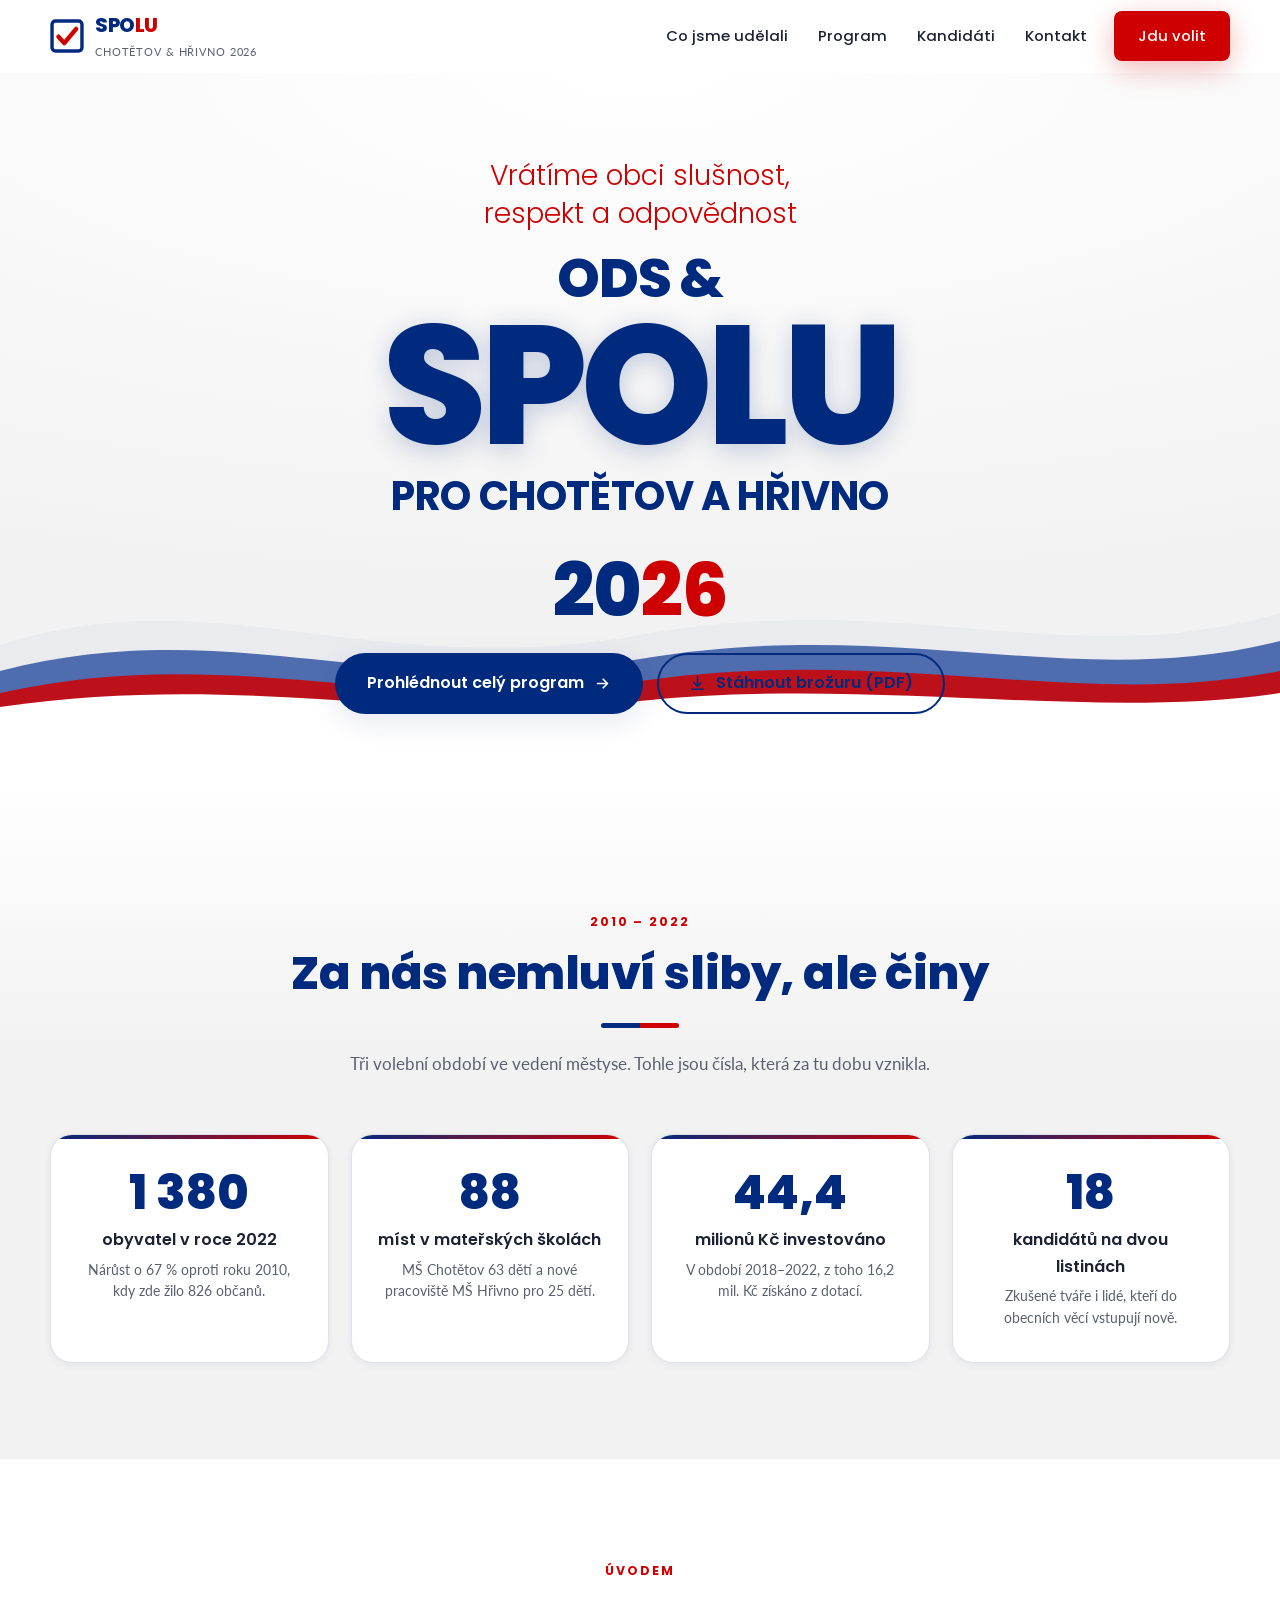
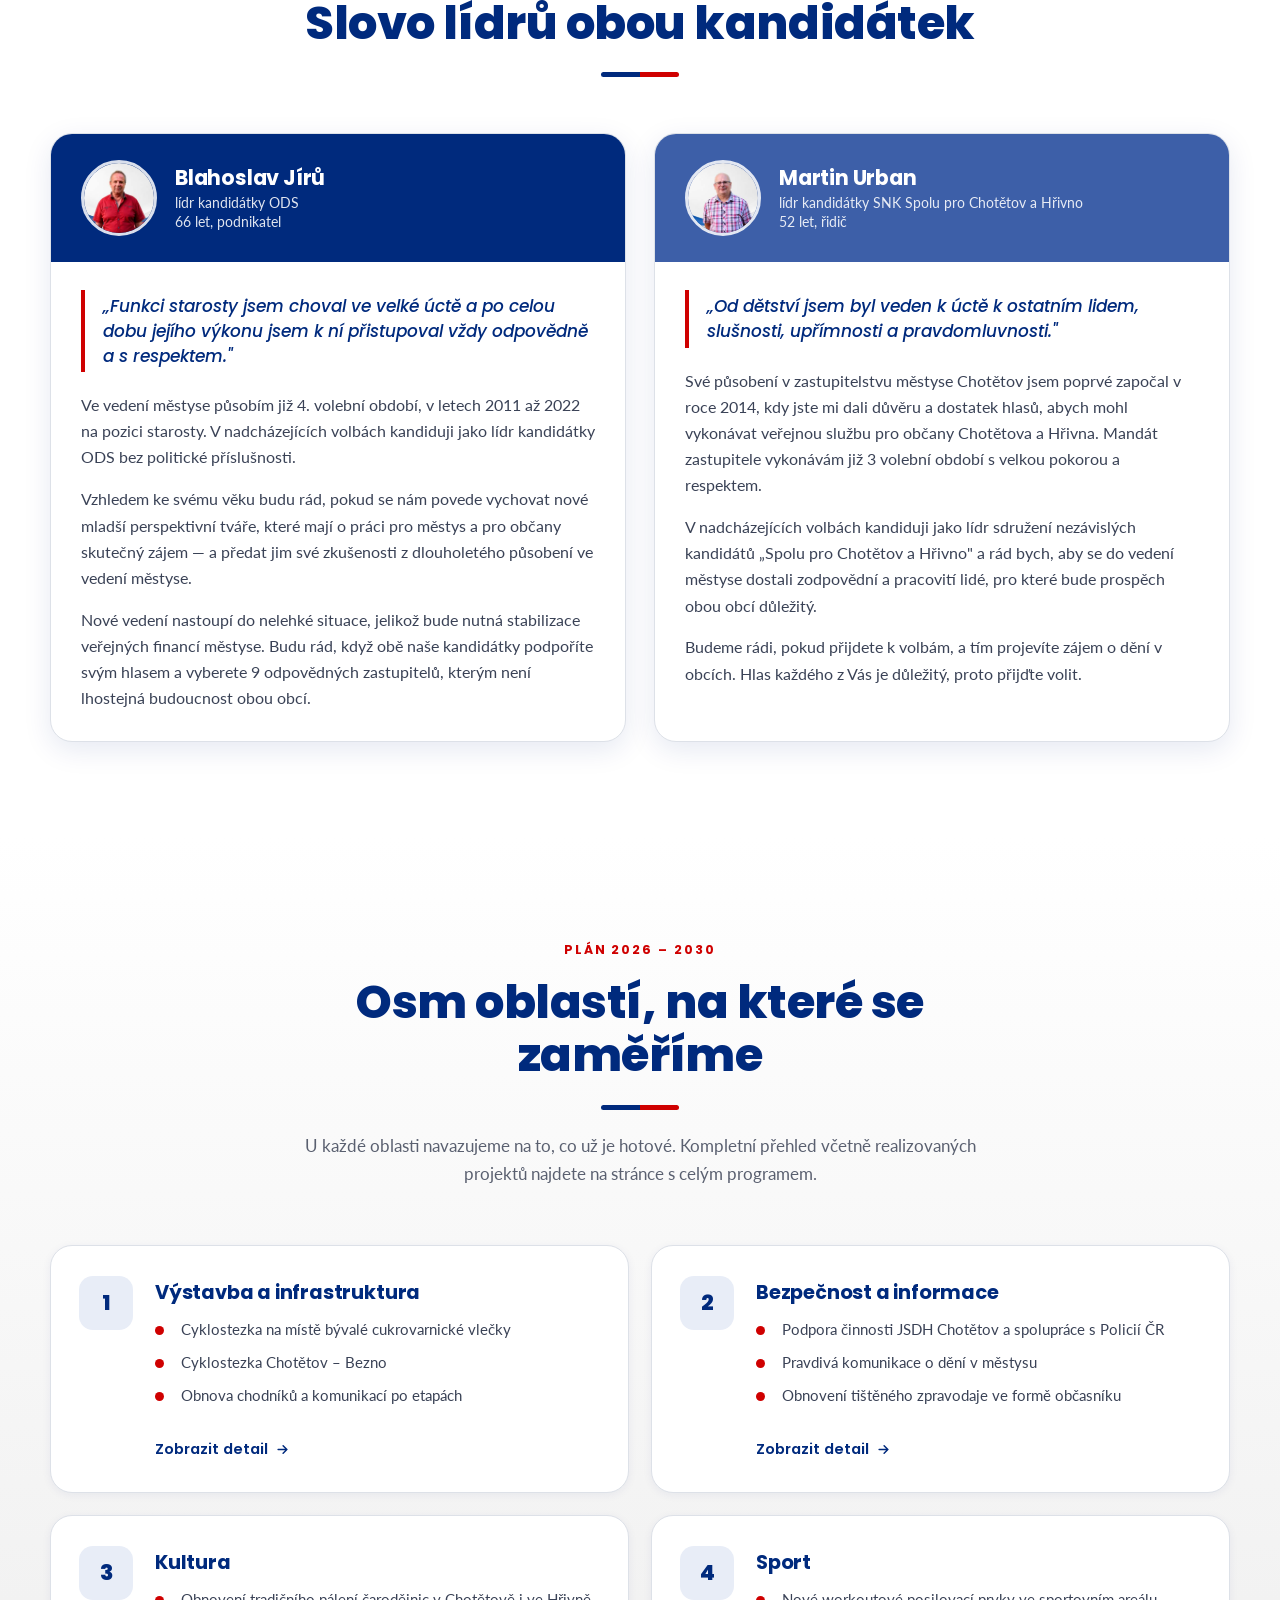
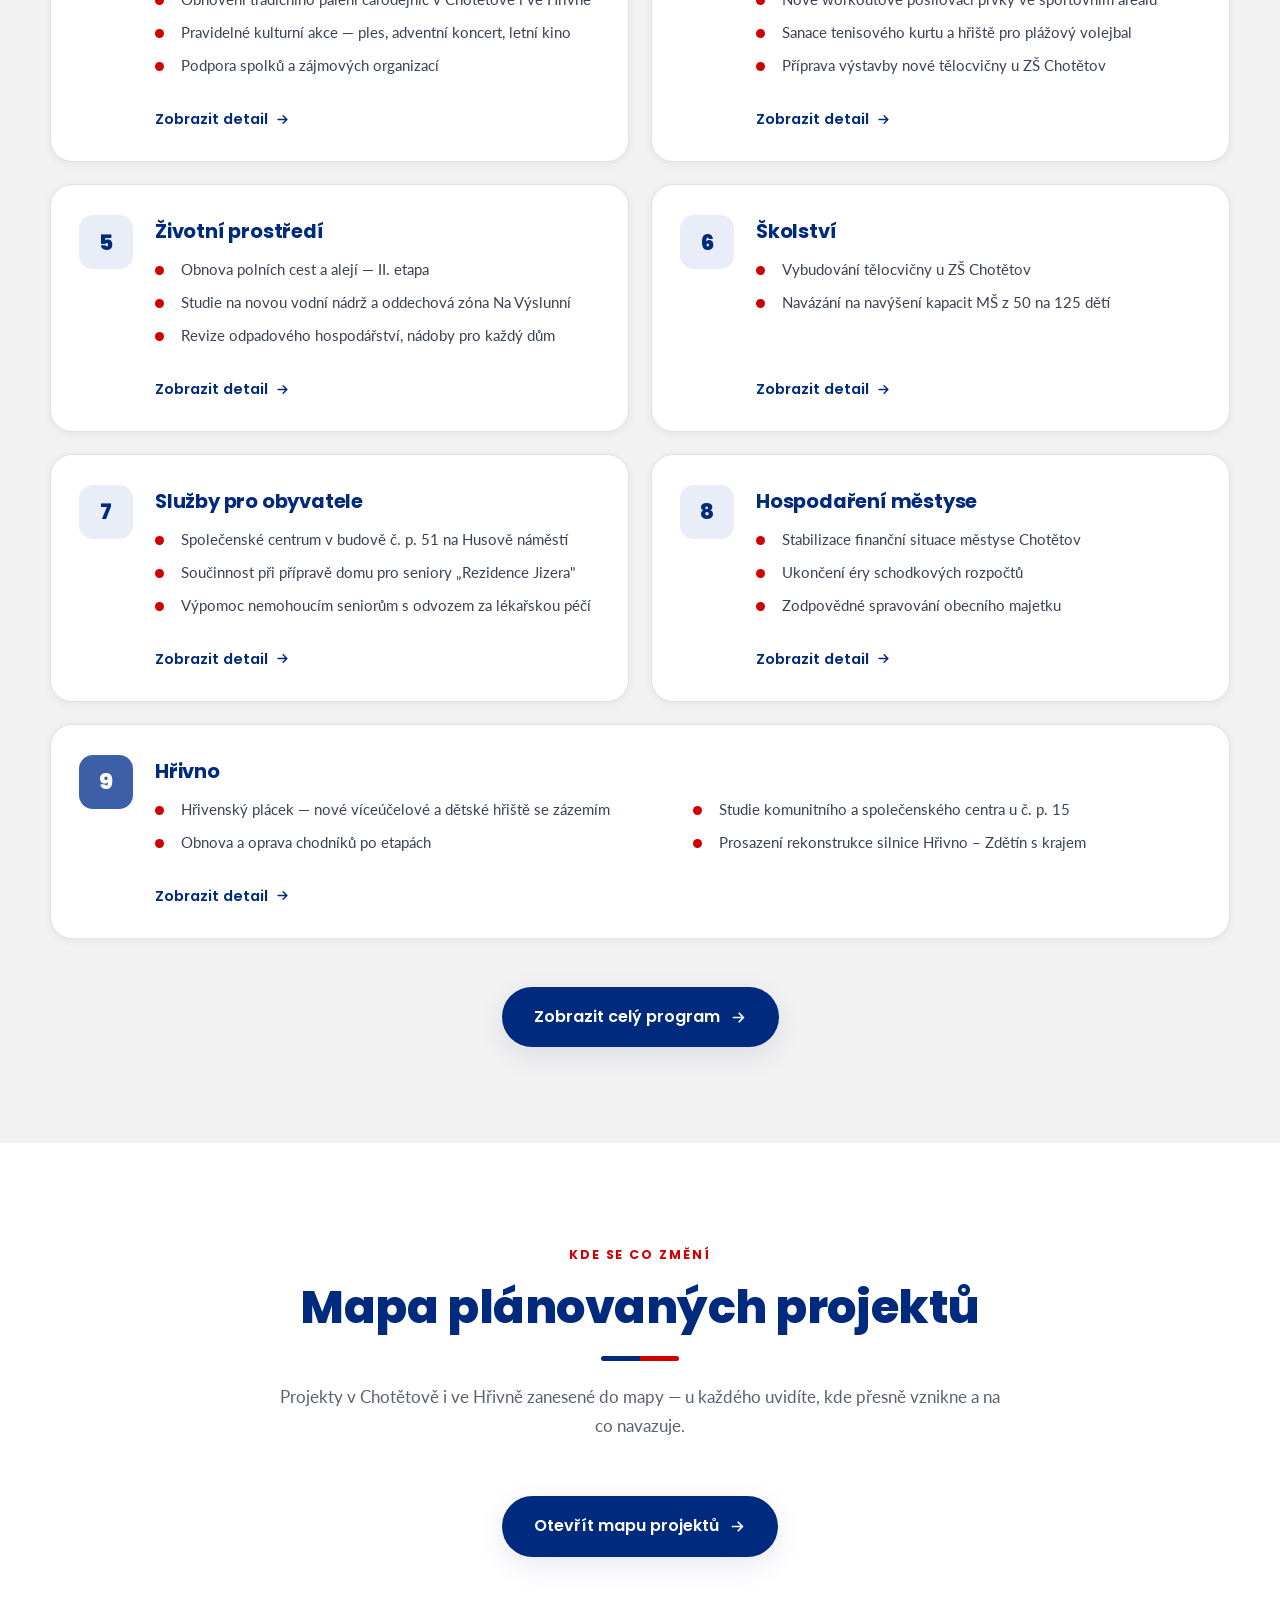
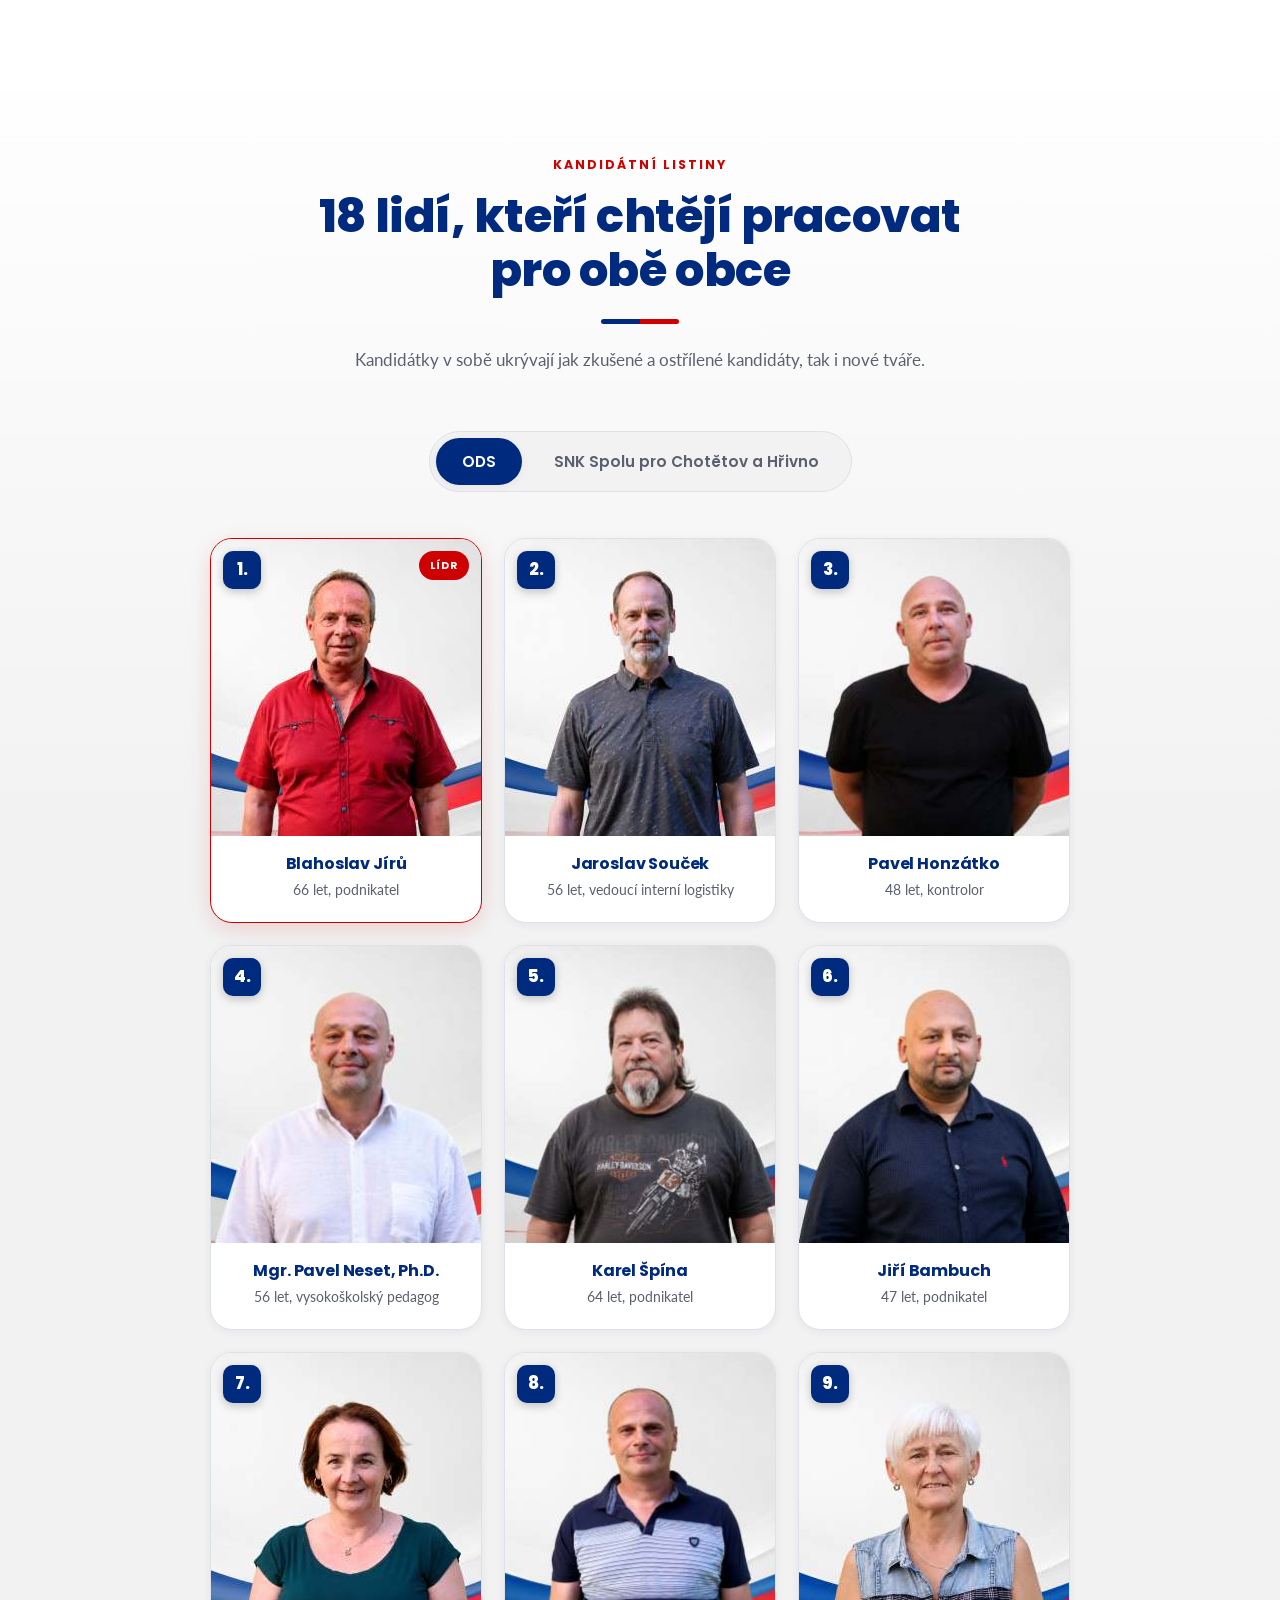
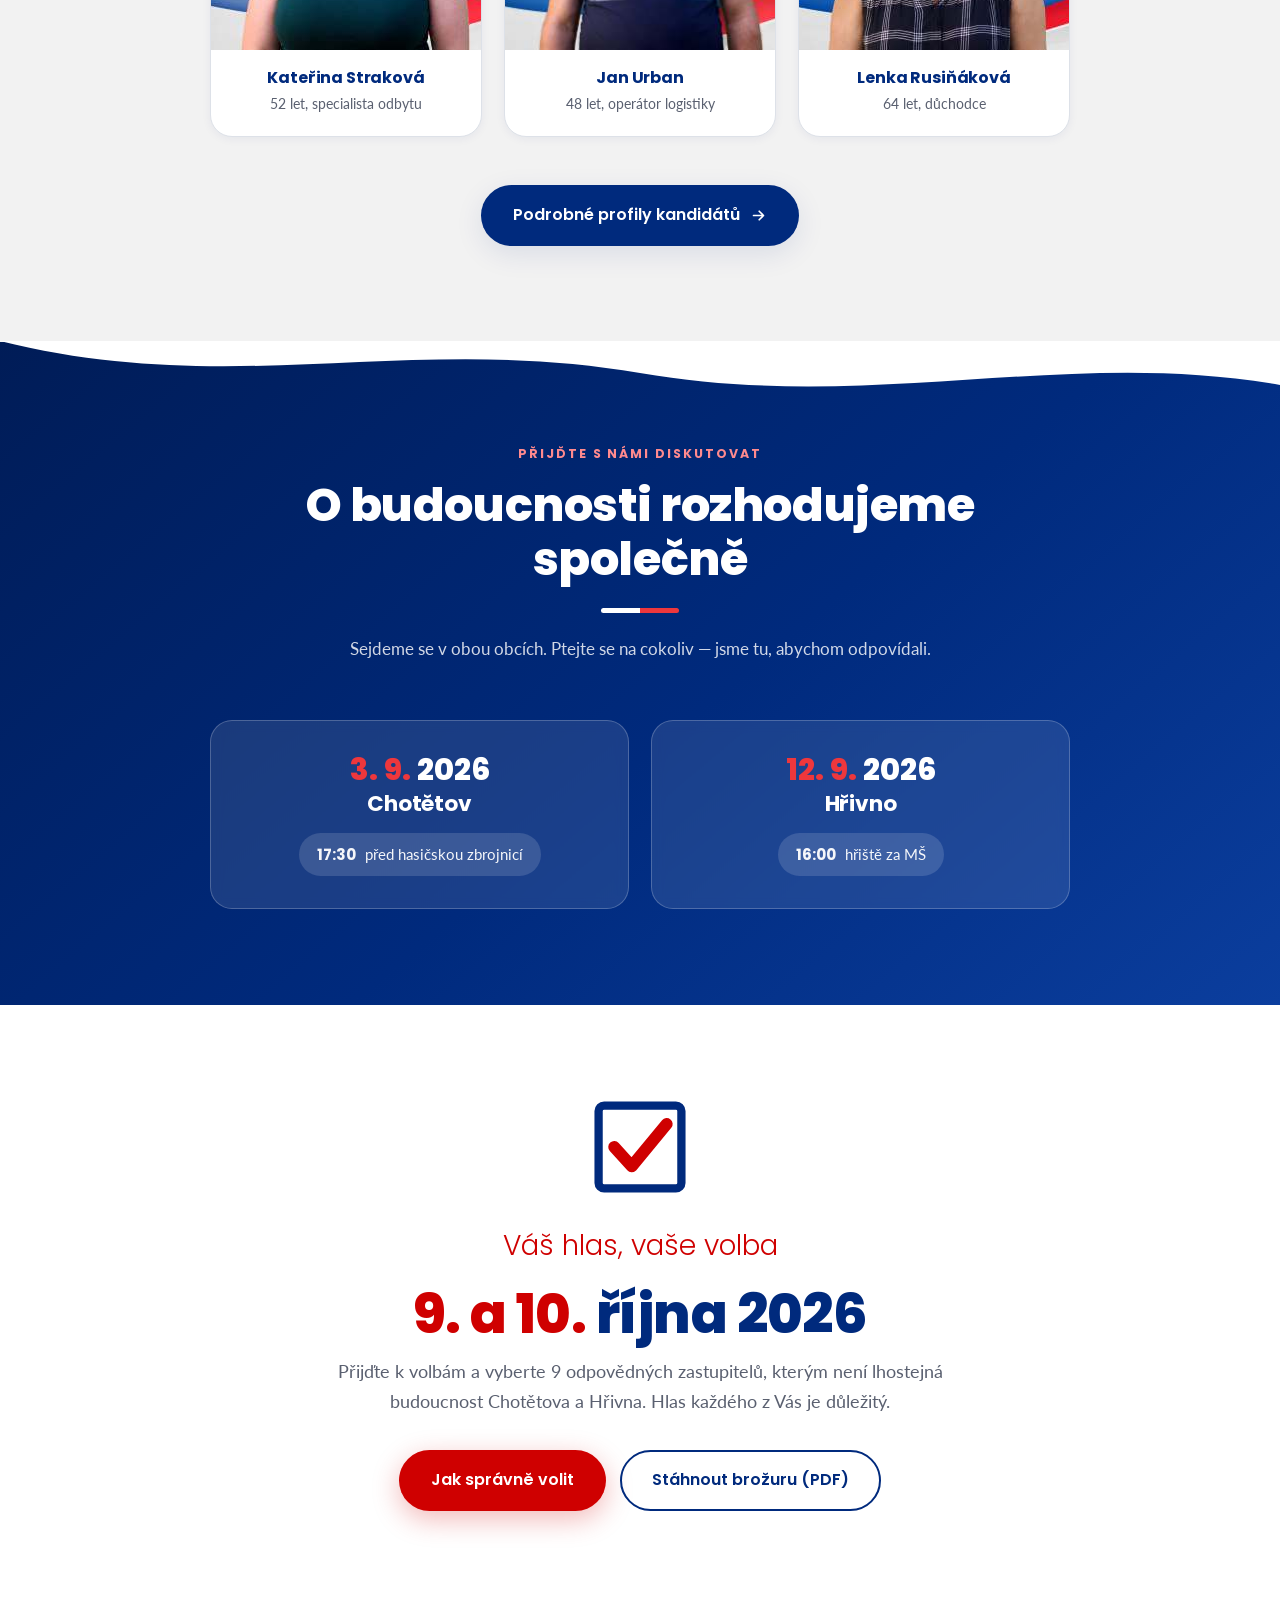
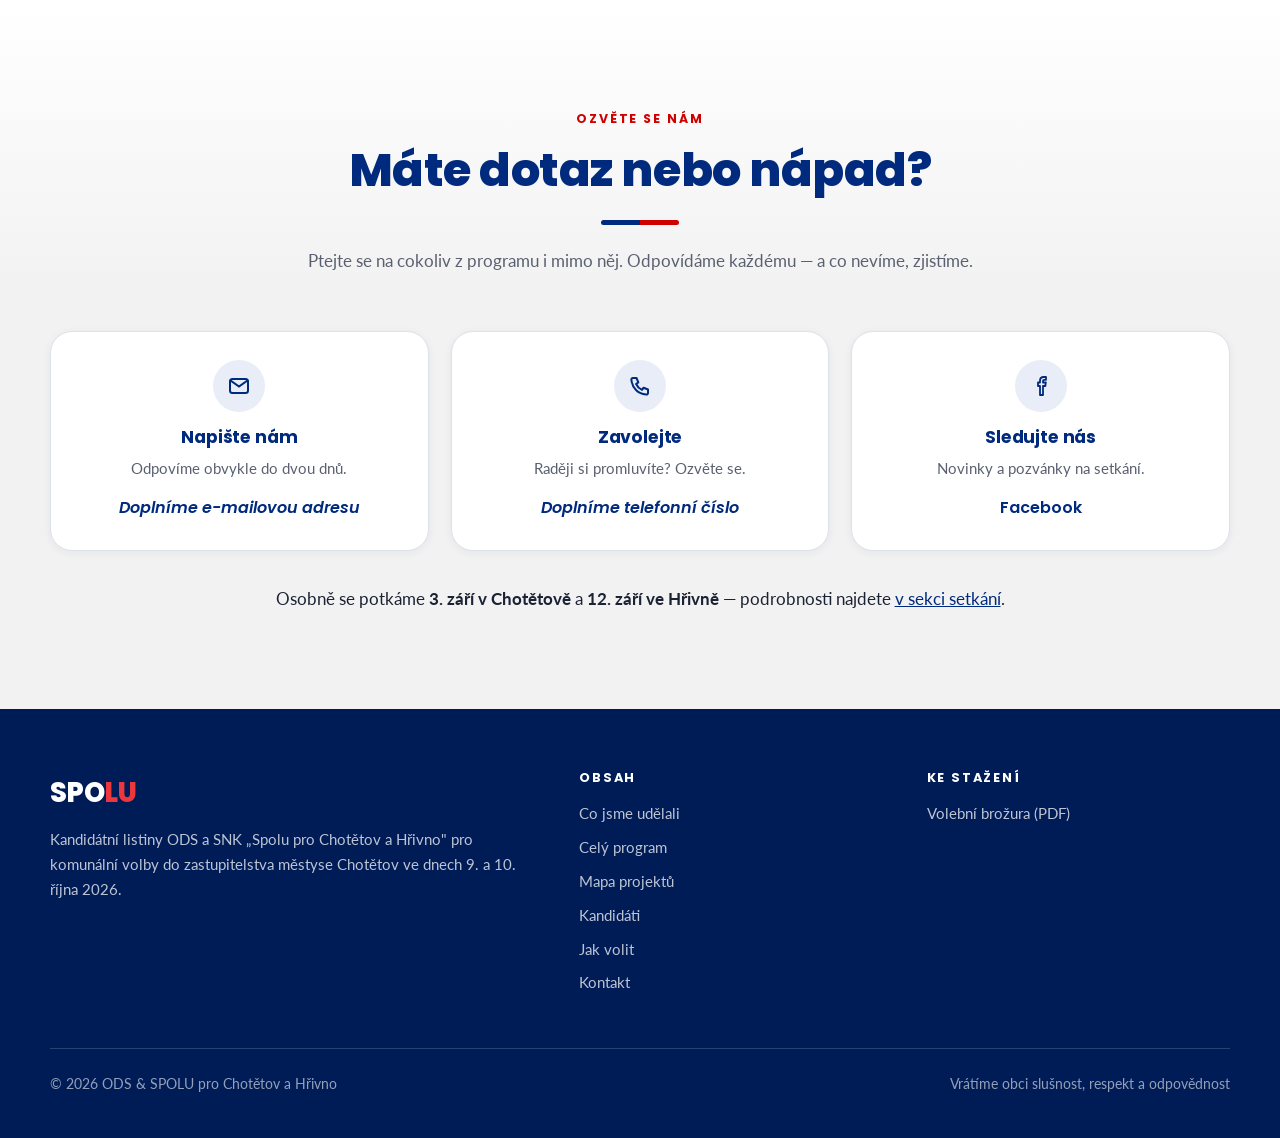
==== commit 49d3a955: "facebook" ====
--- a/index.html
+++ b/index.html
@@ -18,7 +18,7 @@
 <!-- Značka ?v=... za odkazy na CSS a JS zajišťuje, že po úpravě uvidí
      návštěvníci novou verzi místo staré z mezipaměti. Nepřepisujte ji ručně —
      před nahráním webu spusťte `python verze.py`, viz README.md. -->
-<link rel="stylesheet" href="css/style.css?v=2026-07-22-1327">
+<link rel="stylesheet" href="css/style.css?v=2026-07-27-2041">
 <link rel="icon" href="data:image/svg+xml,<svg xmlns='http://www.w3.org/2000/svg' viewBox='0 0 100 100'><rect width='100' height='100' rx='18' fill='%23002A7D'/><path d='M26 52l16 17 32-38' stroke='%23fff' stroke-width='11' fill='none' stroke-linecap='round' stroke-linejoin='round'/></svg>">
 
 <!-- Náběhové animace se zapnou jen tam, kde je JavaScript k dispozici -->
@@ -842,7 +842,9 @@
         </div>
         <h3>Sledujte nás</h3>
         <p>Novinky a pozvánky na setkání.</p>
-        <a href="#" class="chybi">Doplníme odkaz na Facebook</a>
+        <a href="https://www.facebook.com/spoluchotetovhrivno" target="_blank" rel="noopener">
+          Facebook
+        </a>
       </div>
 
     </div>
@@ -898,6 +900,6 @@
   </div>
 </footer>
 
-<script src="js/main.js?v=2026-07-22-1327"></script>
+<script src="js/main.js?v=2026-07-27-2041"></script>
 </body>
 </html>
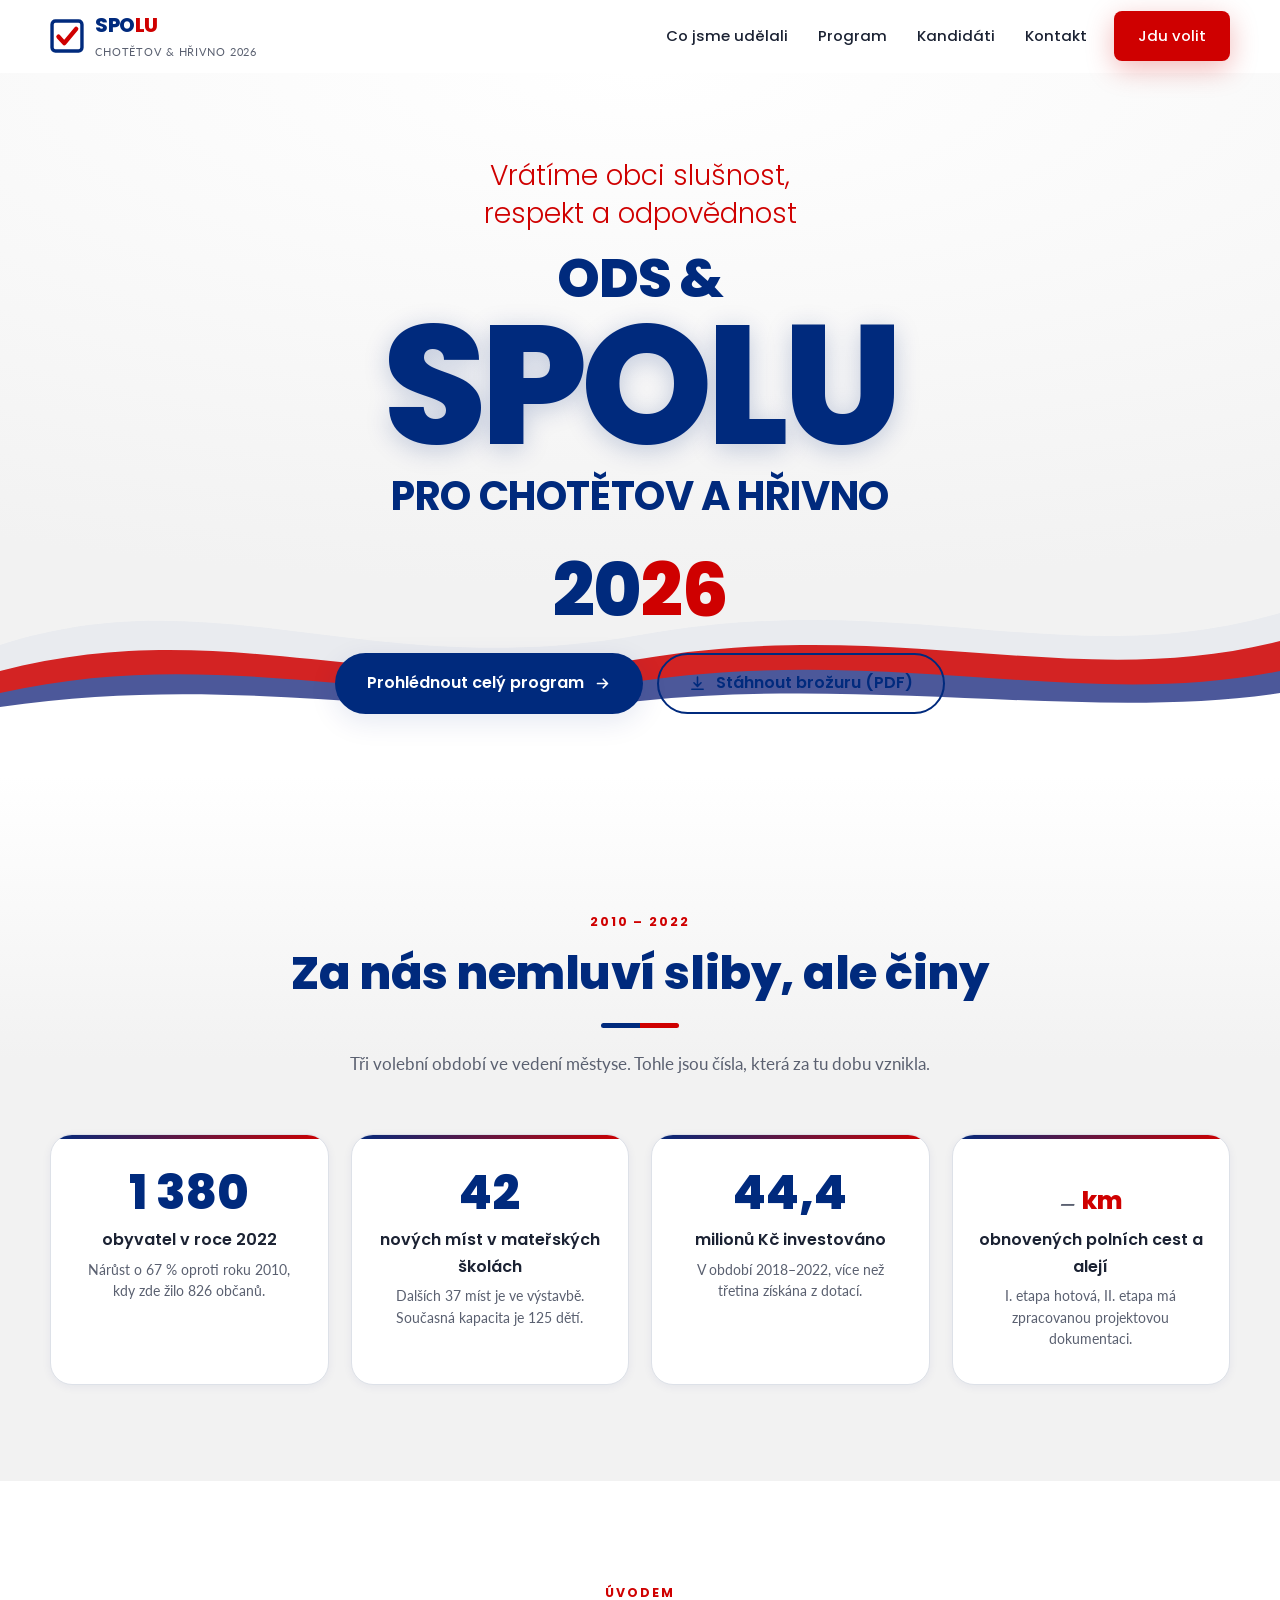
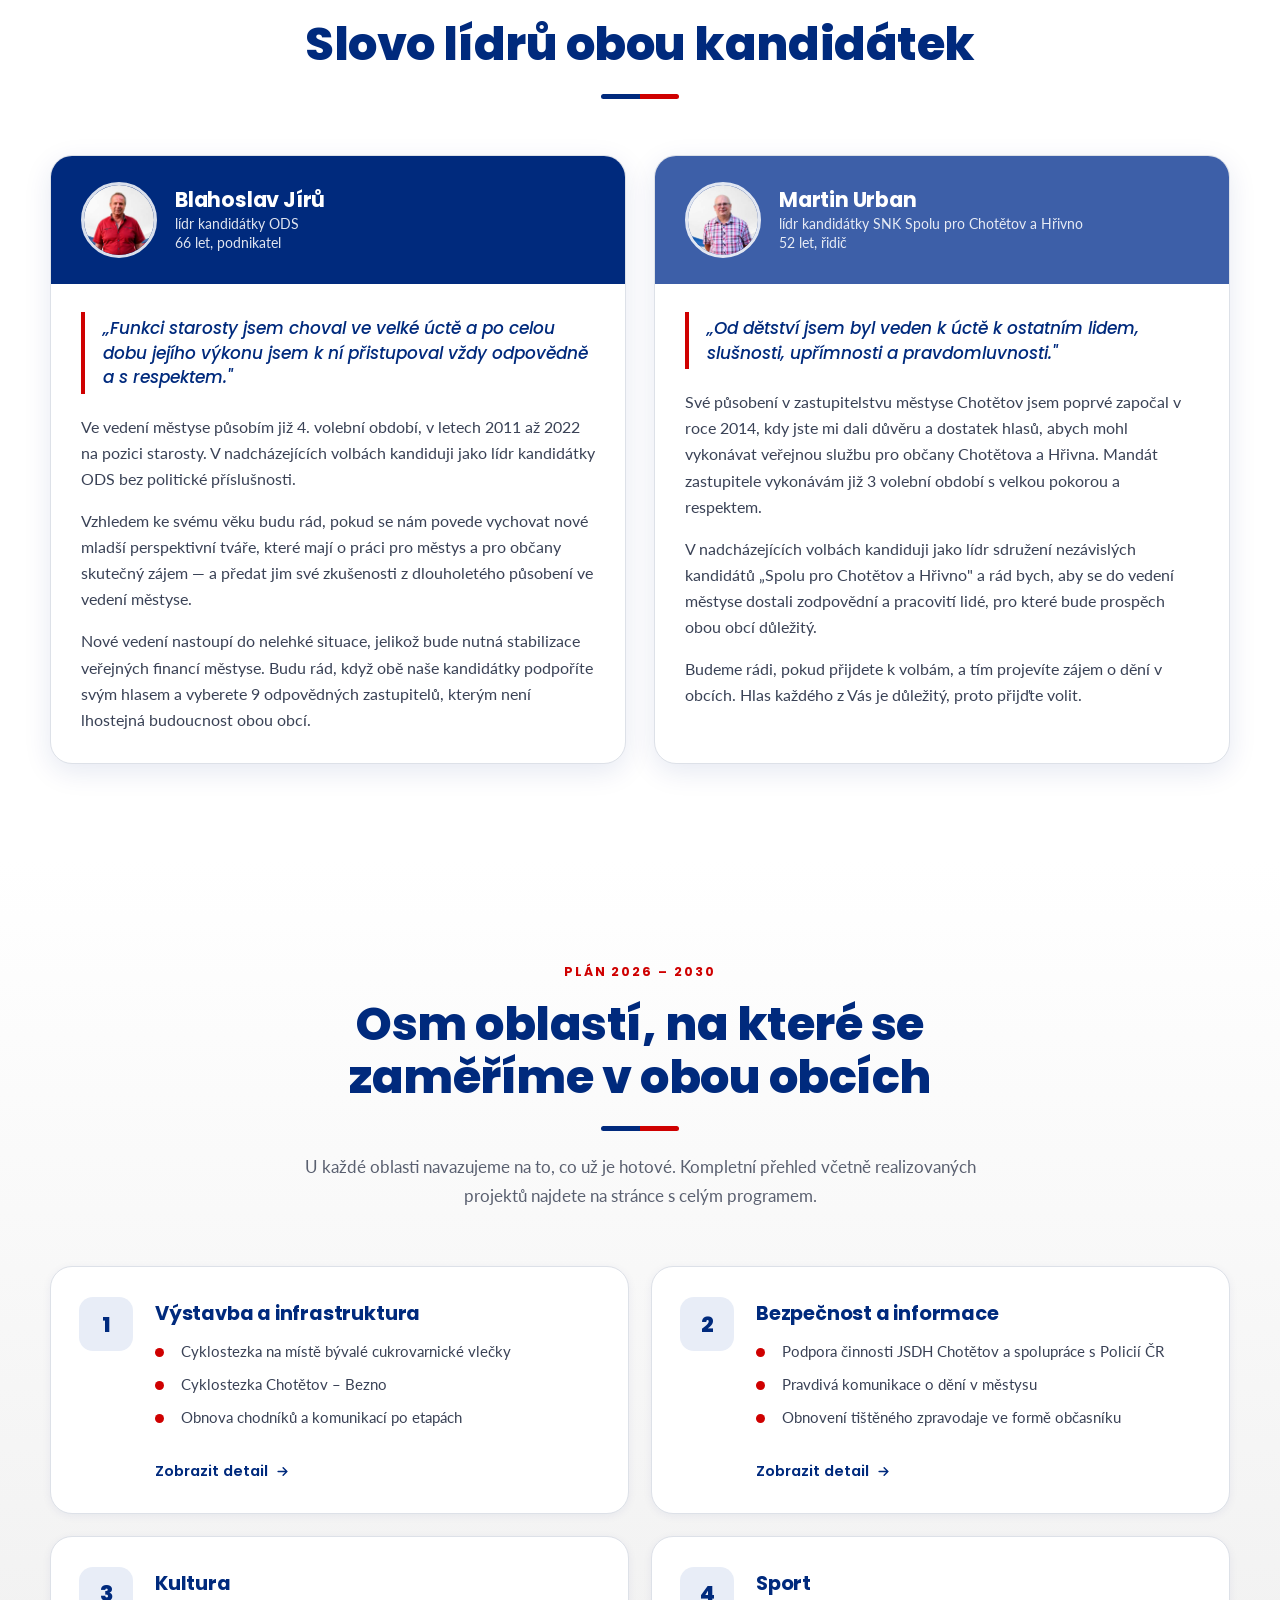
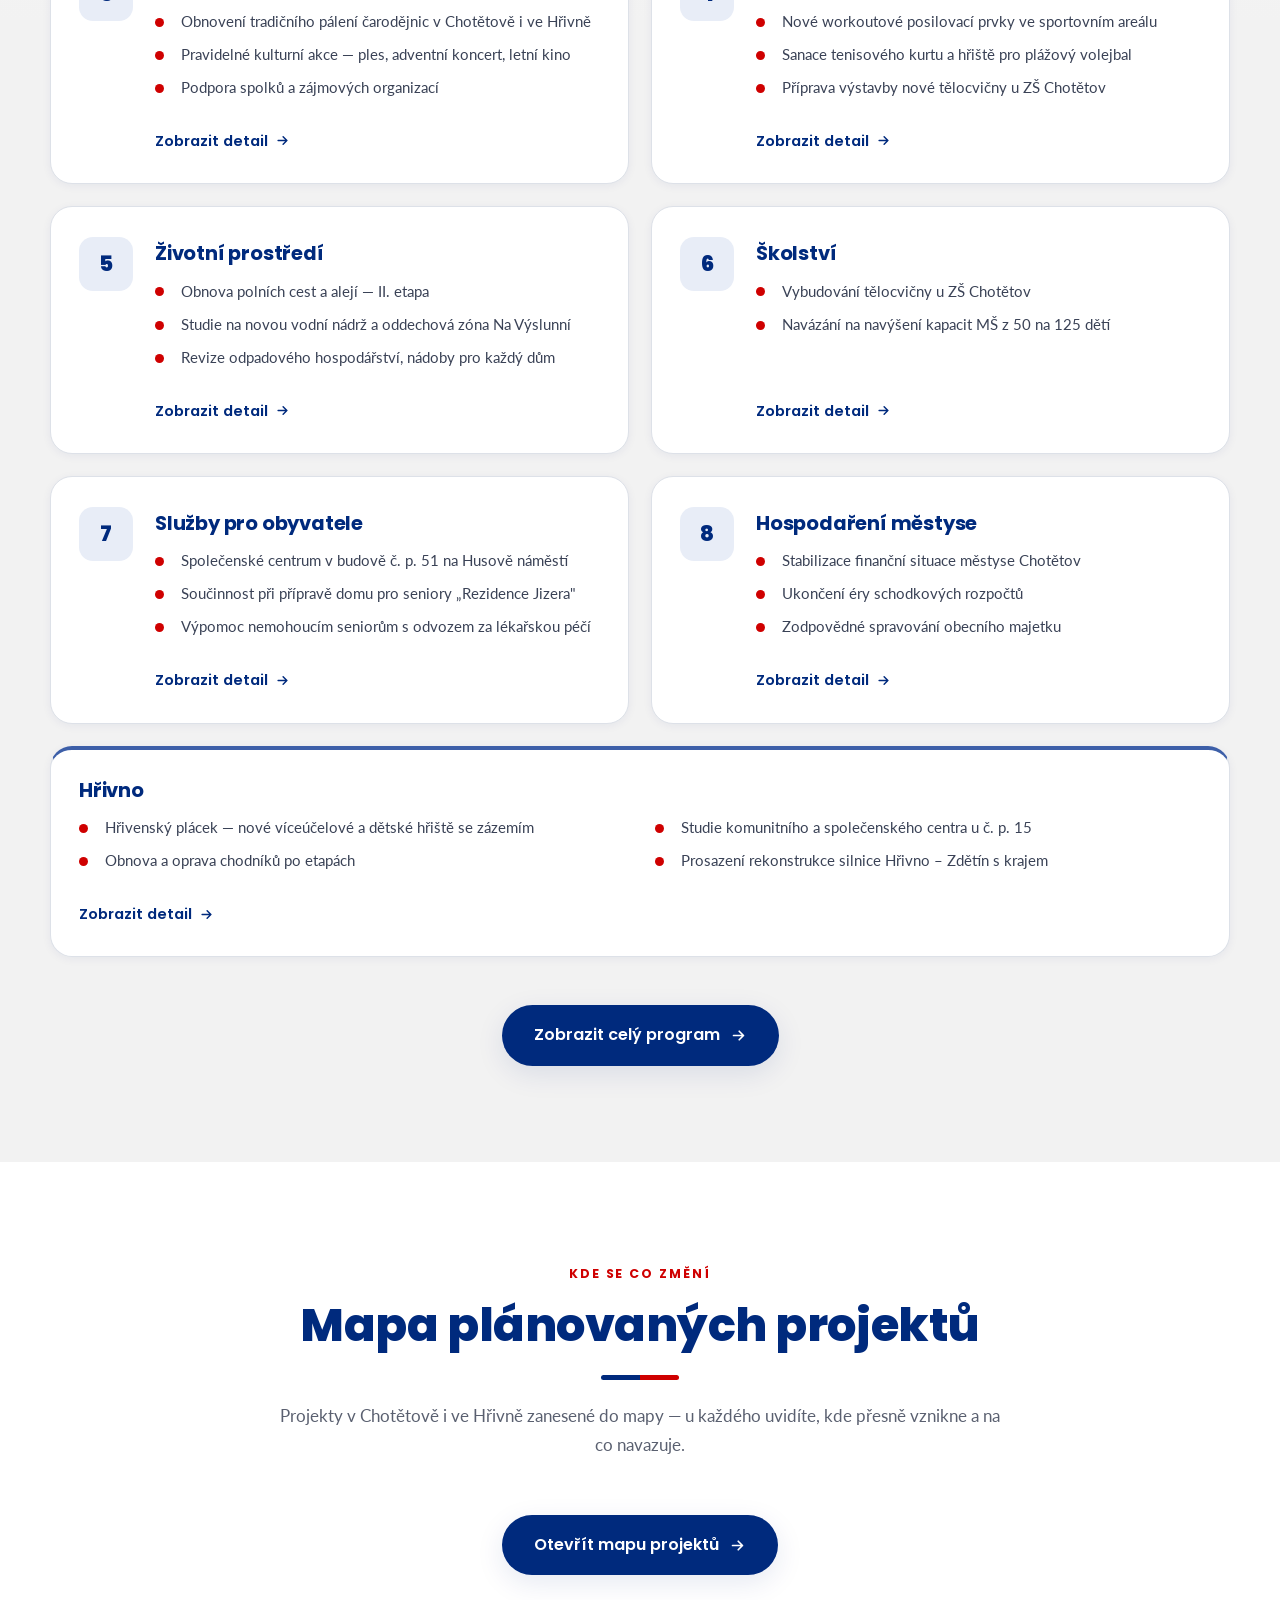
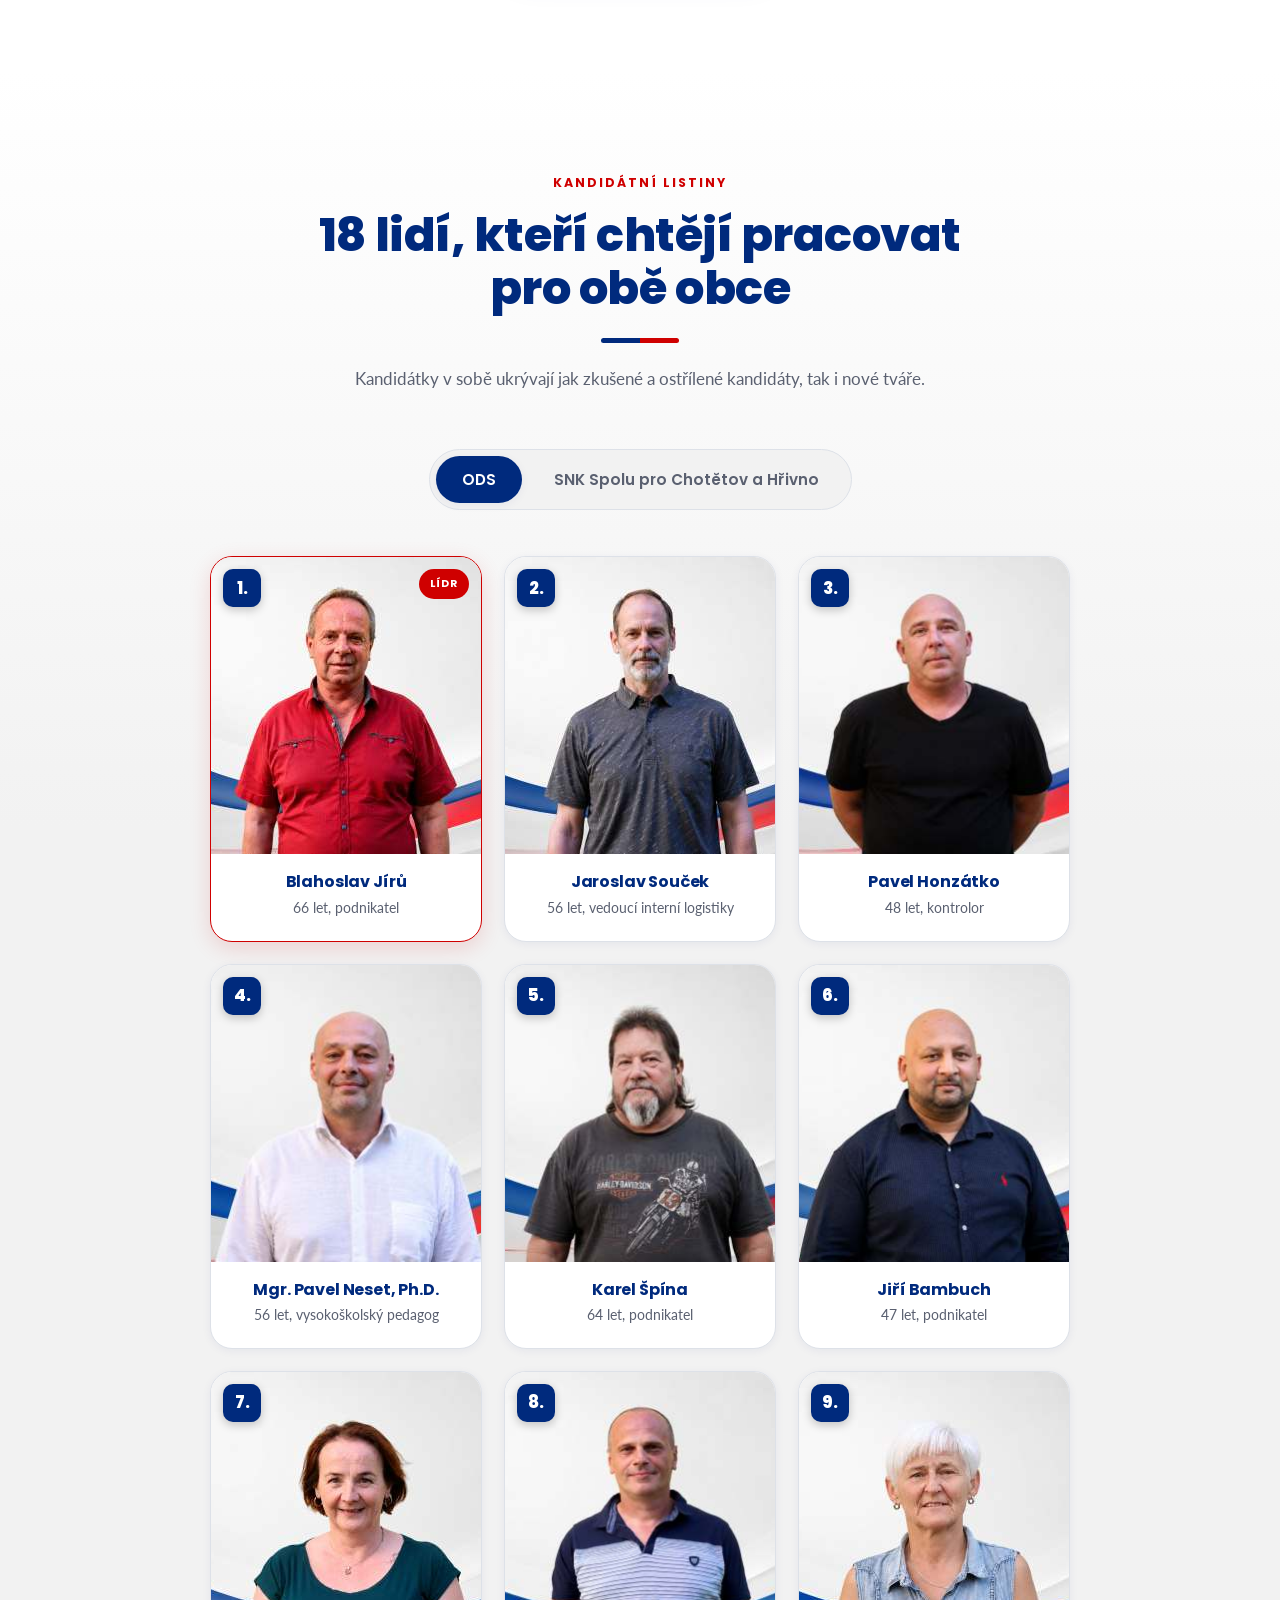
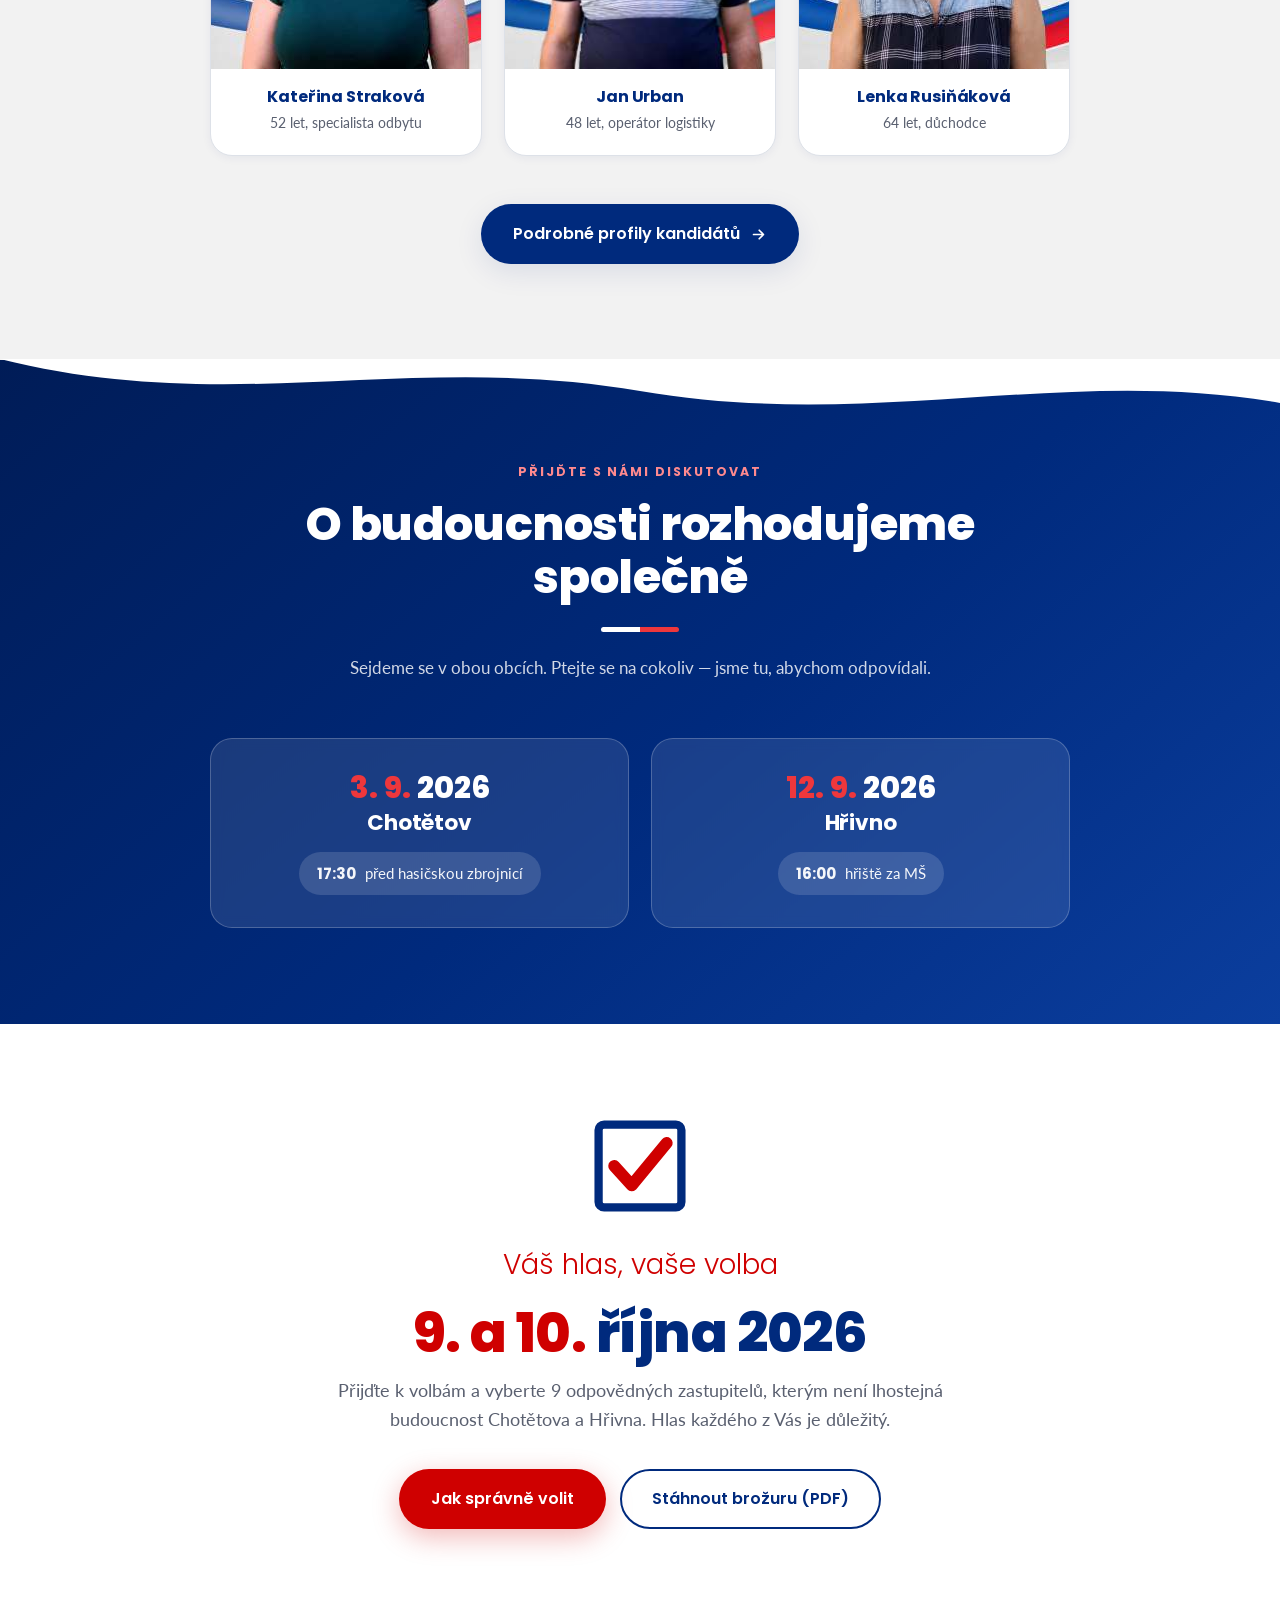
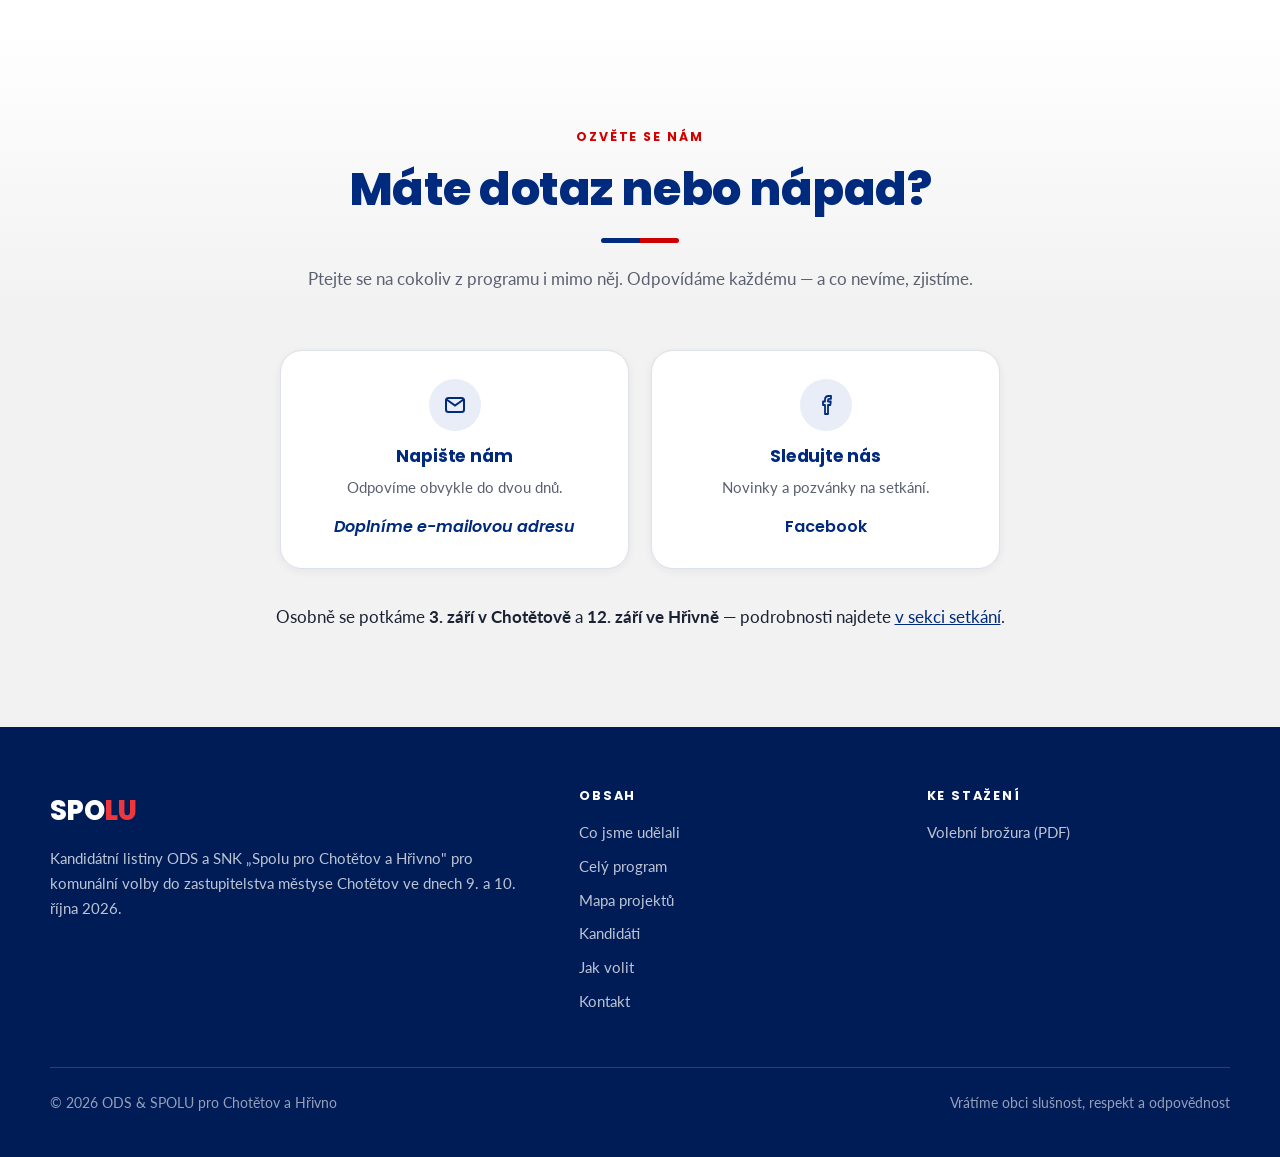
==== commit 3a989123: "points, updates" ====
--- a/index.html
+++ b/index.html
@@ -18,7 +18,7 @@
 <!-- Značka ?v=... za odkazy na CSS a JS zajišťuje, že po úpravě uvidí
      návštěvníci novou verzi místo staré z mezipaměti. Nepřepisujte ji ručně —
      před nahráním webu spusťte `python verze.py`, viz README.md. -->
-<link rel="stylesheet" href="css/style.css?v=2026-07-27-2041">
+<link rel="stylesheet" href="css/style.css?v=2026-08-01-1319">
 <link rel="icon" href="data:image/svg+xml,<svg xmlns='http://www.w3.org/2000/svg' viewBox='0 0 100 100'><rect width='100' height='100' rx='18' fill='%23002A7D'/><path d='M26 52l16 17 32-38' stroke='%23fff' stroke-width='11' fill='none' stroke-linecap='round' stroke-linejoin='round'/></svg>">
 
 <!-- Náběhové animace se zapnou jen tam, kde je JavaScript k dispozici -->
@@ -100,9 +100,9 @@
     <path d="M0,120 C240,50 420,158 720,110 C1020,62 1200,150 1440,88 L1440,190 L0,190 Z"
           fill="#E9EBEF"/>
     <path d="M0,146 C260,86 430,178 720,134 C1010,90 1210,168 1440,116 L1440,190 L0,190 Z"
+          fill="#CF0000" opacity=".85"/>
+    <path d="M0,168 C260,116 440,192 720,156 C1000,120 1220,186 1440,146 L1440,190 L0,190 Z"
           fill="#3D5FA8" opacity=".9"/>
-    <path d="M0,168 C260,116 440,192 720,156 C1000,120 1220,186 1440,146 L1440,190 L0,190 Z"
-          fill="#CF0000" opacity=".85"/>
     <path d="M0,182 C280,146 460,200 720,176 C980,152 1230,196 1440,168 L1440,190 L0,190 Z"
           fill="#FFFFFF"/>
   </svg>
@@ -158,21 +158,22 @@
       </div>
 
       <div class="cislo-karta nabihat">
-        <div class="cislo-karta__hodnota" data-cil="88">0</div>
-        <div class="cislo-karta__nazev">míst v mateřských školách</div>
-        <p class="cislo-karta__popis">MŠ Chotětov 63 dětí a nové pracoviště MŠ Hřivno pro 25 dětí.</p>
+        <div class="cislo-karta__hodnota" data-cil="42">0</div>
+        <div class="cislo-karta__nazev">nových míst v mateřských školách</div>
+        <p class="cislo-karta__popis">Dalších 37 míst je ve výstavbě. Současná kapacita je 125 dětí.</p>
       </div>
 
       <div class="cislo-karta nabihat">
         <div class="cislo-karta__hodnota" data-cil="44.4">0</div>
         <div class="cislo-karta__nazev">milionů Kč investováno</div>
-        <p class="cislo-karta__popis">V období 2018–2022, z toho 16,2 mil. Kč získáno z dotací.</p>
+        <p class="cislo-karta__popis">V období 2018–2022, více než třetina získána z dotací.</p>
       </div>
 
       <div class="cislo-karta nabihat">
-        <div class="cislo-karta__hodnota" data-cil="18">0</div>
-        <div class="cislo-karta__nazev">kandidátů na dvou listinách</div>
-        <p class="cislo-karta__popis">Zkušené tváře i lidé, kteří do obecních věcí vstupují nově.</p>
+        <!-- Číslo (počet km) doplníme, až bude k dispozici. -->
+        <div class="cislo-karta__hodnota"><span class="chybi">— </span><span class="jednotka">km</span></div>
+        <div class="cislo-karta__nazev">obnovených polních cest a alejí</div>
+        <p class="cislo-karta__popis">I. etapa hotová, II. etapa má zpracovanou projektovou dokumentaci.</p>
       </div>
     </div>
 
@@ -267,7 +268,7 @@
 
     <div class="hlavicka-sekce nabihat">
       <span class="stitek">Plán 2026 – 2030</span>
-      <h2>Osm oblastí, na které se zaměříme</h2>
+      <h2>Osm oblastí, na které se zaměříme v obou obcích</h2>
       <div class="podtrzeni"></div>
       <p>
         U každé oblasti navazujeme na to, co už je hotové. Kompletní přehled včetně
@@ -412,8 +413,7 @@
         </a>
       </article>
 
-      <article class="oblast oblast--sirka nabihat">
-        <div class="oblast__cislo">9</div>
+      <article class="oblast oblast--sirka oblast--bezcisla nabihat">
         <h3 class="oblast__nazev">Hřivno</h3>
         <ul class="oblast__seznam oblast__seznam--dva">
           <li>Hřivenský plácek — nové víceúčelové a dětské hřiště se zázemím</li>
@@ -801,7 +801,6 @@
          Nahraďte texty s třídou "chybi" skutečnými údaji a u odkazů
          opravte i atribut href:
            e-mail   → href="mailto:vas@email.cz"
-           telefon  → href="tel:+420123456789"
            Facebook → href="https://www.facebook.com/vase-stranka"
 
          Pokud některý kanál nechcete používat, celou kartu smažte.
@@ -819,18 +818,6 @@
         <h3>Napište nám</h3>
         <p>Odpovíme obvykle do dvou dnů.</p>
         <a href="#" class="chybi">Doplníme e-mailovou adresu</a>
-      </div>
-
-      <div class="kontakt-karta nabihat">
-        <div class="kontakt-karta__ikona" aria-hidden="true">
-          <svg width="24" height="24" viewBox="0 0 24 24" fill="none">
-            <path d="M5 4h3.5l1.8 4.4-2.2 1.6a11.5 11.5 0 005.9 5.9l1.6-2.2 4.4 1.8V19a1.6 1.6 0 01-1.8 1.6C9.9 19.8 4.2 14.1 3.4 5.8A1.6 1.6 0 015 4z"
-                  stroke="#002A7D" stroke-width="2" stroke-linejoin="round"/>
-          </svg>
-        </div>
-        <h3>Zavolejte</h3>
-        <p>Raději si promluvíte? Ozvěte se.</p>
-        <a href="#" class="chybi">Doplníme telefonní číslo</a>
       </div>
 
       <div class="kontakt-karta nabihat">
@@ -900,6 +887,6 @@
   </div>
 </footer>
 
-<script src="js/main.js?v=2026-07-27-2041"></script>
+<script src="js/main.js?v=2026-08-01-1319"></script>
 </body>
 </html>
--- a/css/style.css
+++ b/css/style.css
@@ -727,6 +727,16 @@
 .oblast--sirka { grid-column: 1 / -1; }
 .oblast--sirka .oblast__cislo { background: var(--modra-svetla); color: #fff; }
 .oblast--sirka:hover .oblast__cislo { background: var(--modra); }
+
+/* Karta bez čísla (Hřivno) — obsah zabírá celou šířku, žádný sloupec pro číslo */
+.oblast--bezcisla {
+  grid-template-columns: 1fr;
+  border-top: 4px solid var(--modra-svetla);
+}
+.oblast--bezcisla .oblast__nazev,
+.oblast--bezcisla .oblast__seznam,
+.oblast--bezcisla .oblast__odkaz { grid-column: 1; }
+.oblast--bezcisla .oblast__nazev { margin-top: 0; }
 
 @media (min-width: 561px) {
   .oblast__seznam--dva {
@@ -1936,9 +1946,10 @@
    ========================================================================== */
 .kontakty {
   display: grid;
-  grid-template-columns: repeat(3, 1fr);
+  grid-template-columns: repeat(2, 1fr);
   gap: 22px;
-  margin-bottom: 34px;
+  max-width: 720px;
+  margin: 0 auto 34px;
 }
 .kontakt-karta {
   background: #fff;
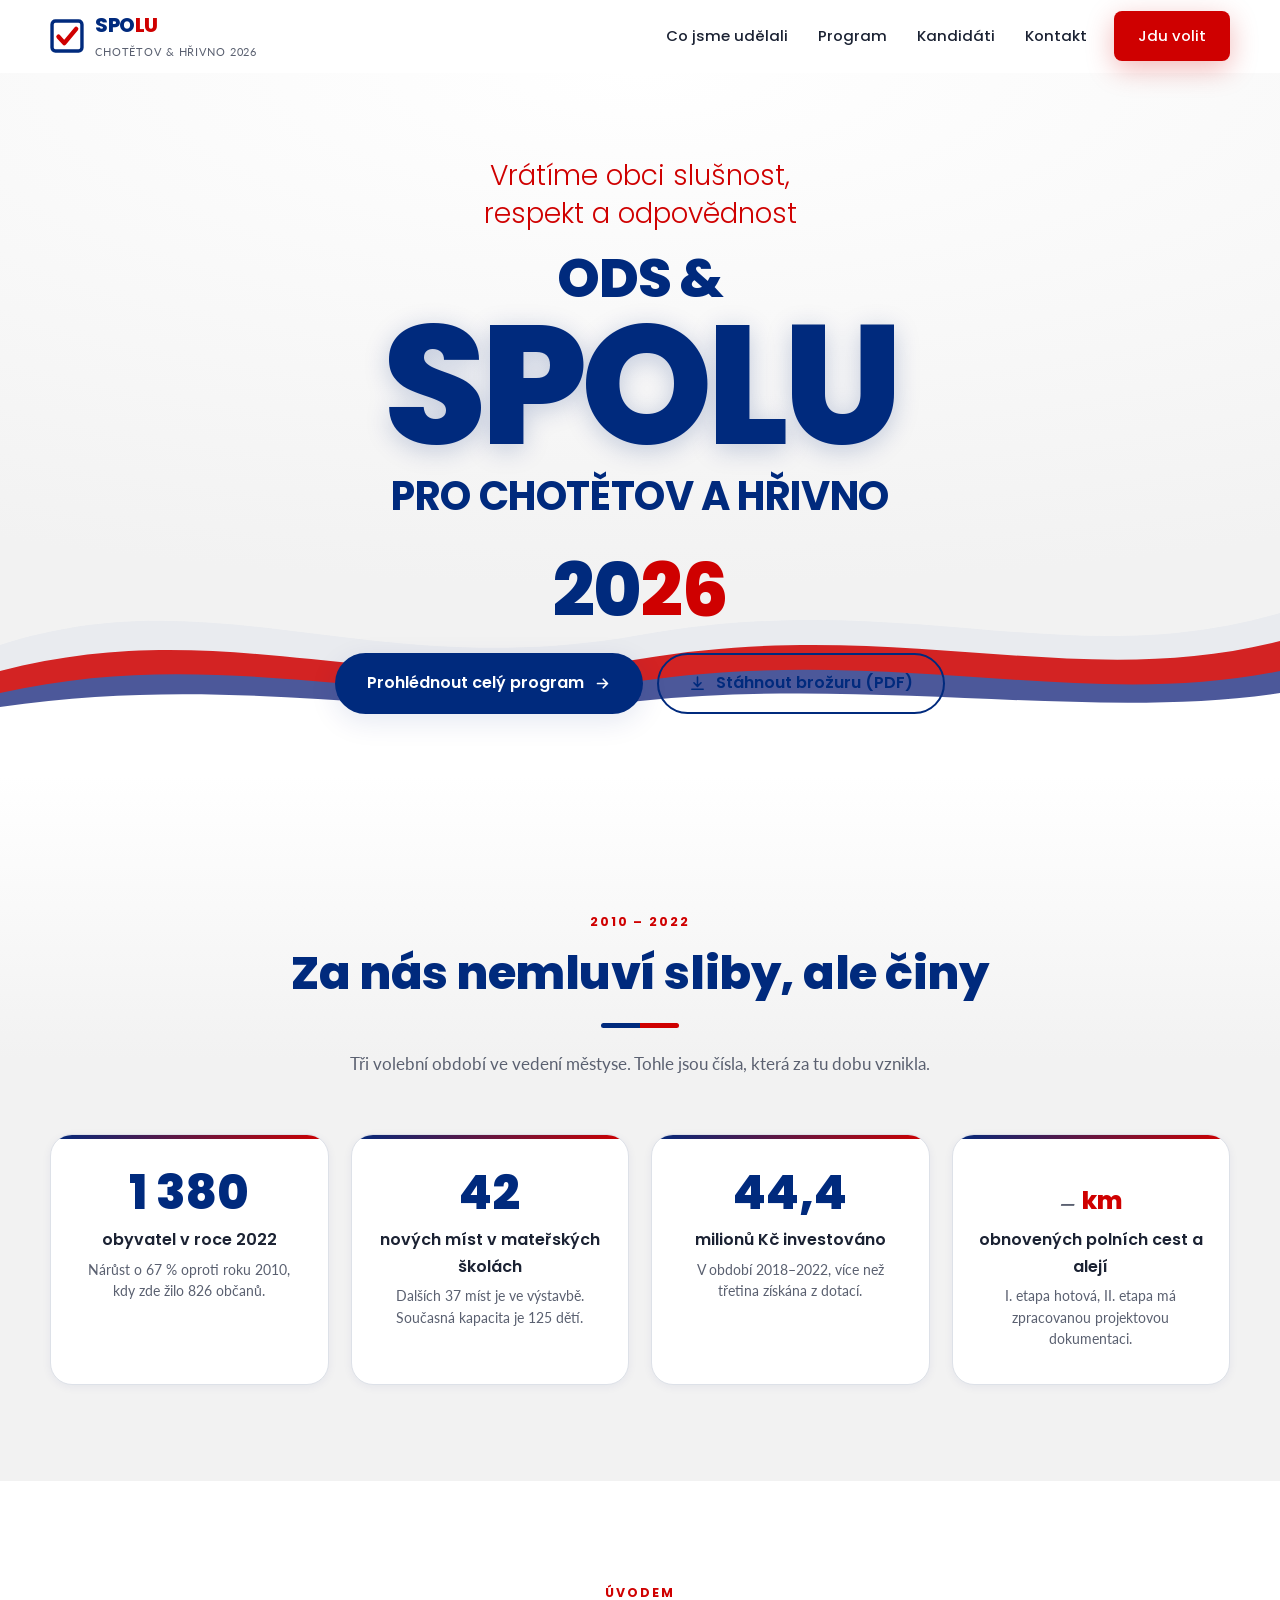
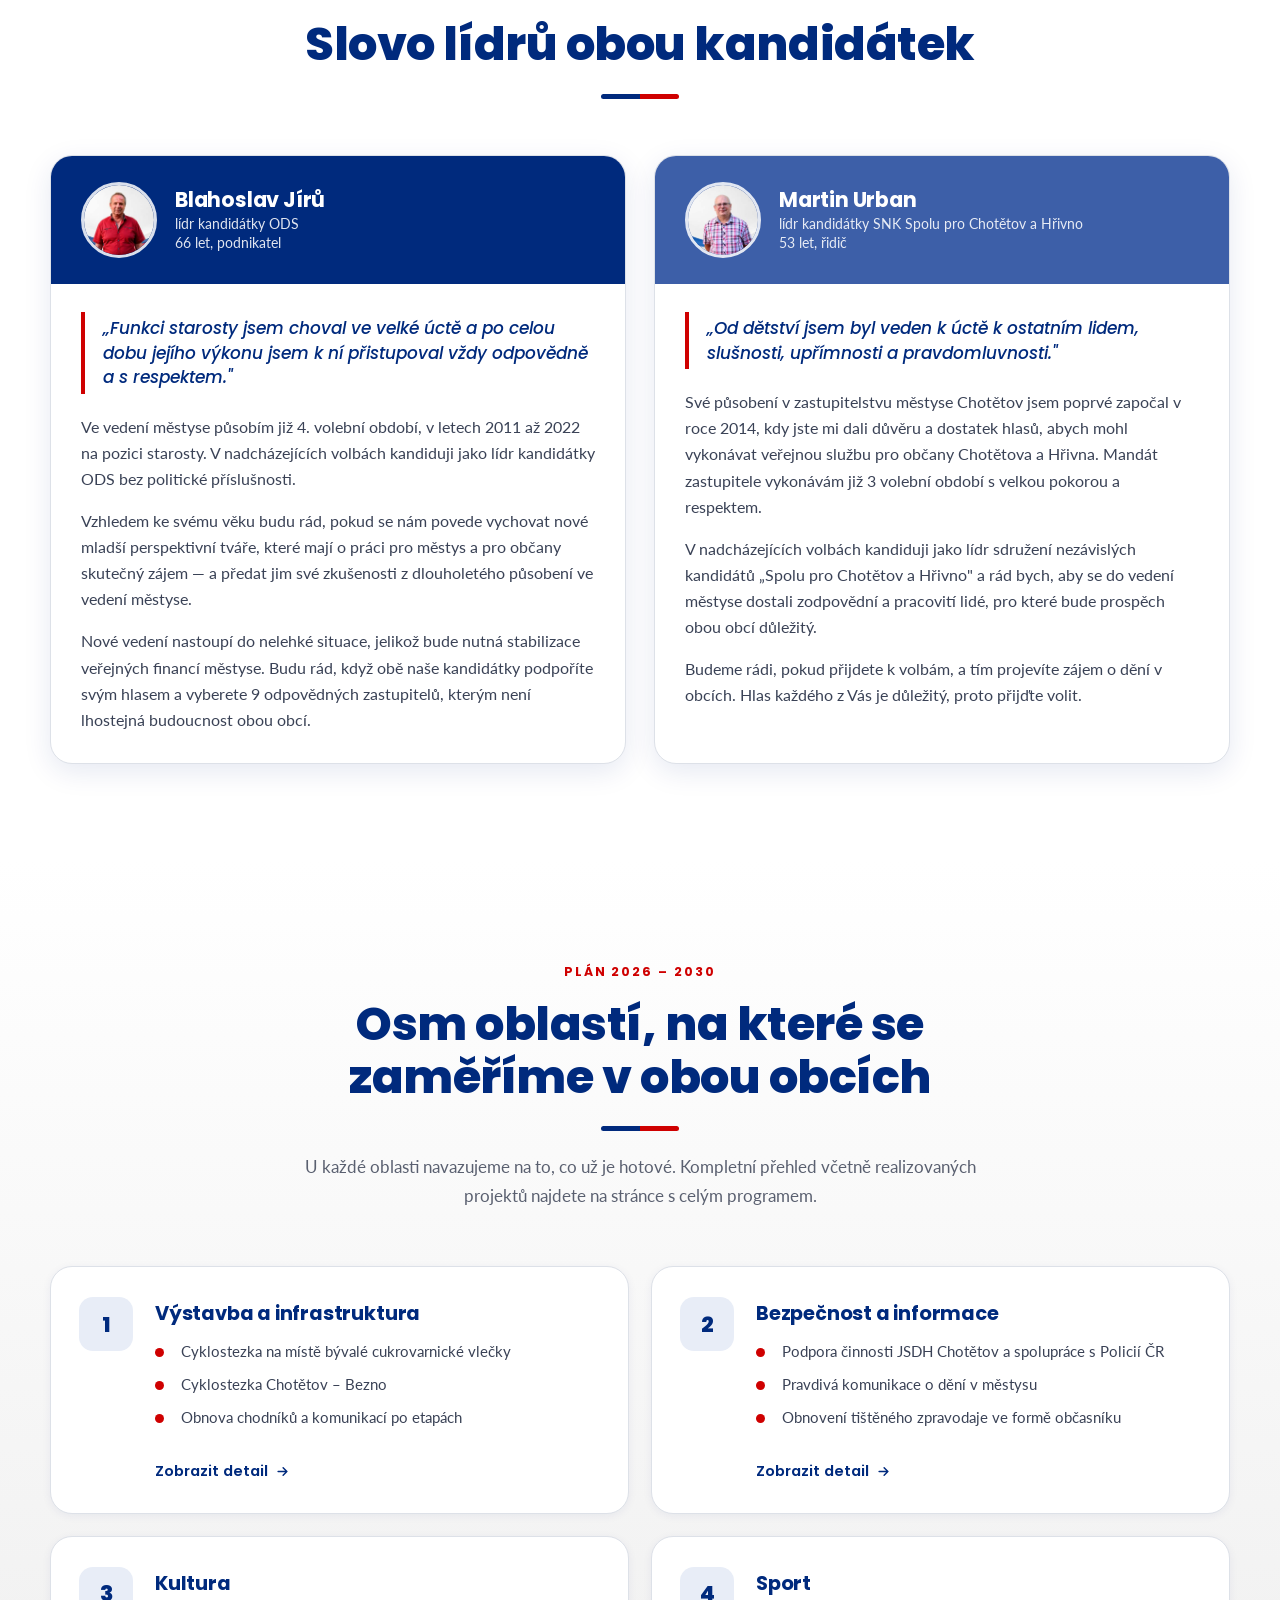
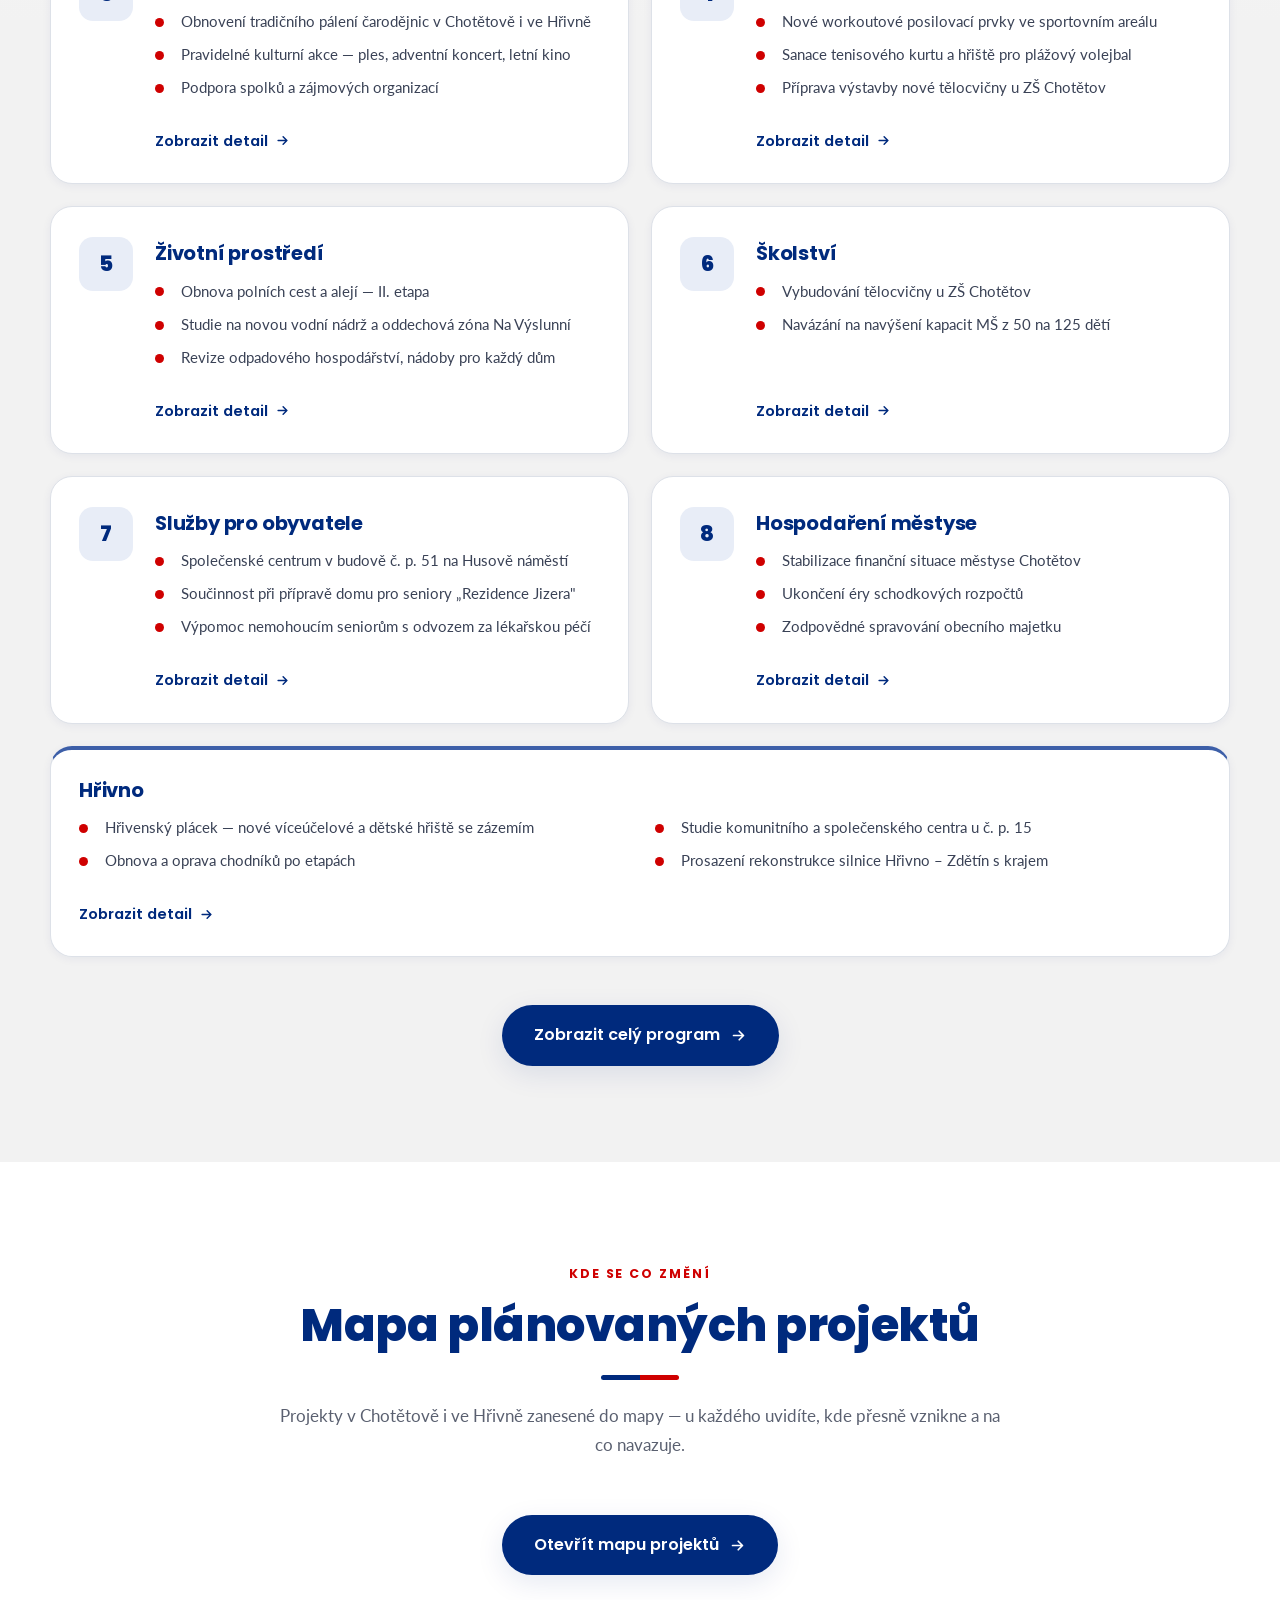
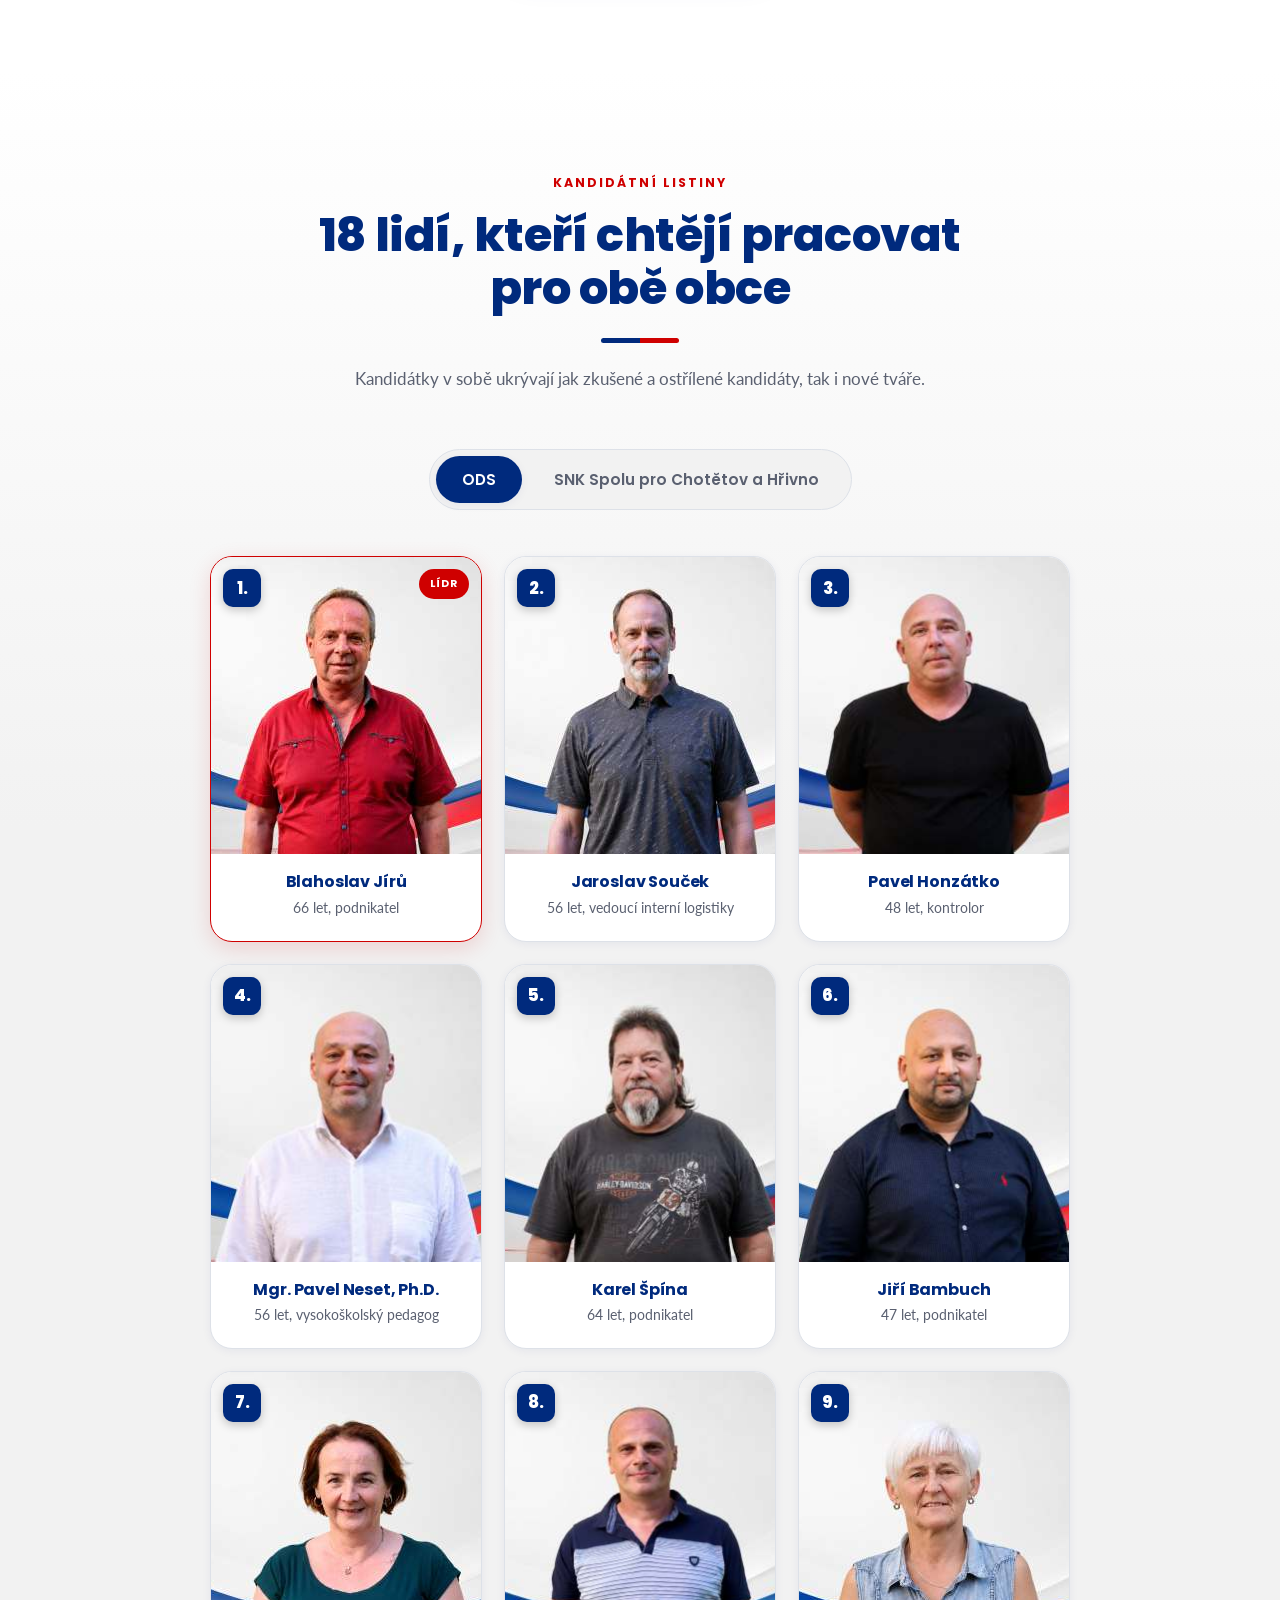
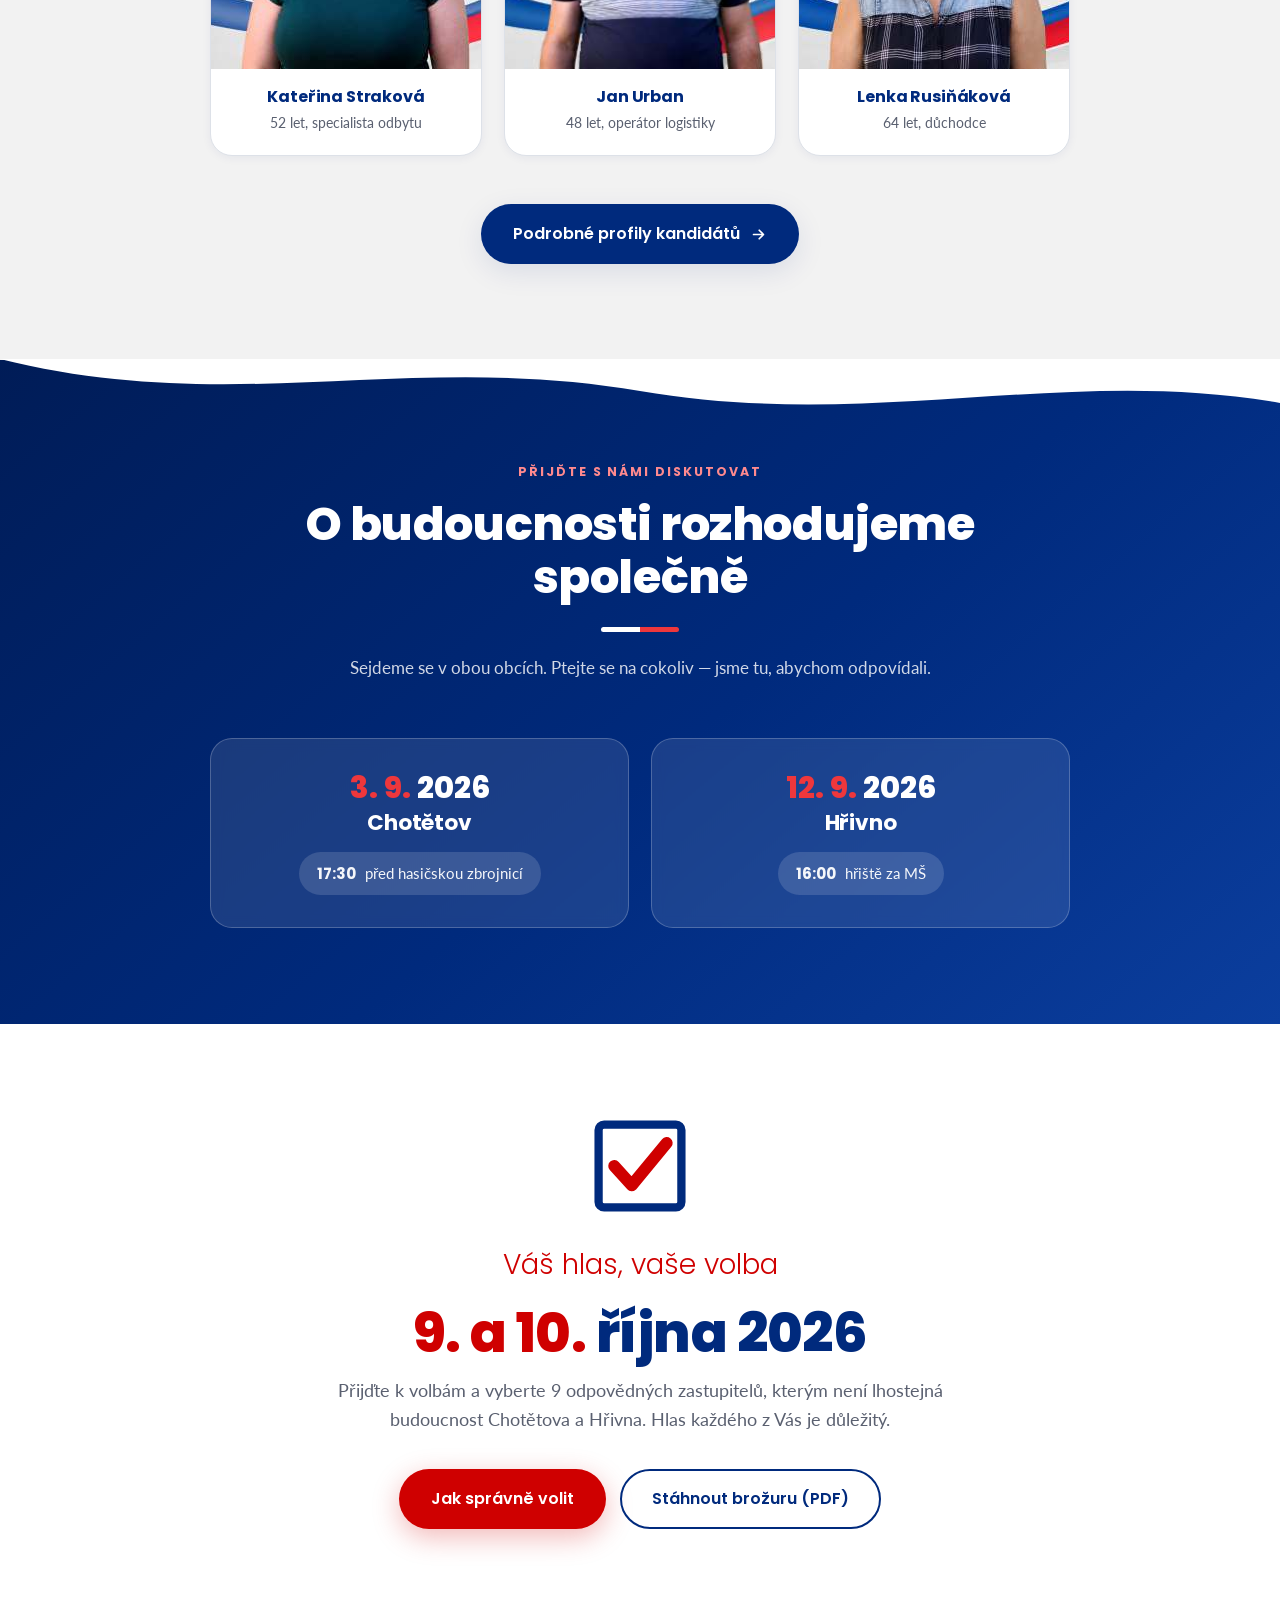
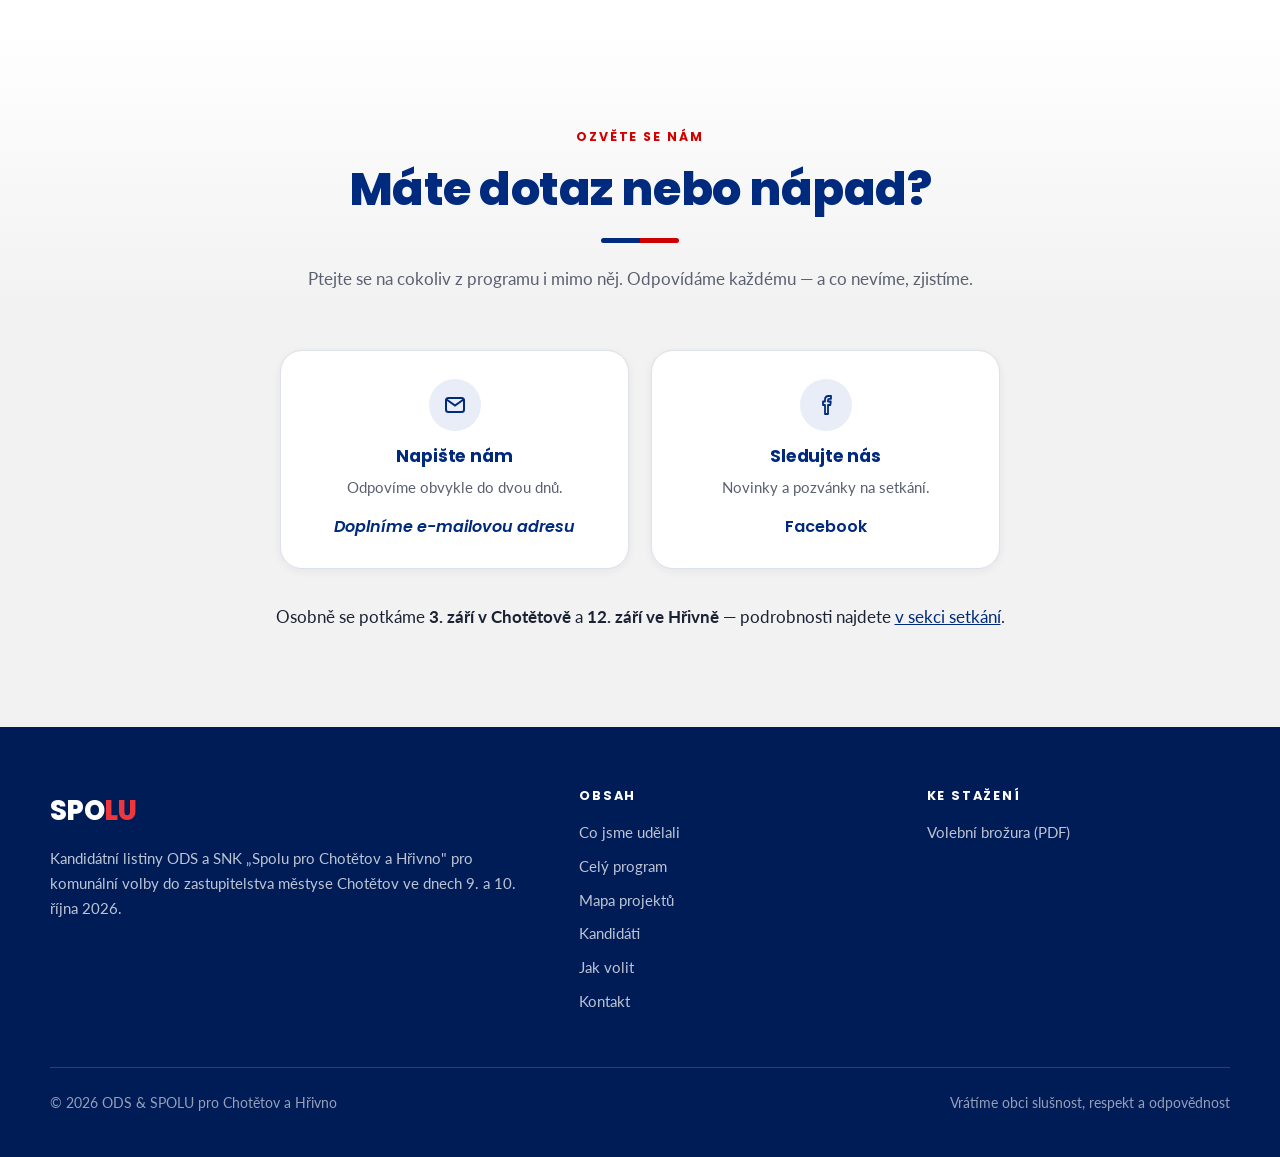
==== commit ac5738ac: "age correction" ====
--- a/index.html
+++ b/index.html
@@ -18,7 +18,7 @@
 <!-- Značka ?v=... za odkazy na CSS a JS zajišťuje, že po úpravě uvidí
      návštěvníci novou verzi místo staré z mezipaměti. Nepřepisujte ji ručně —
      před nahráním webu spusťte `python verze.py`, viz README.md. -->
-<link rel="stylesheet" href="css/style.css?v=2026-08-01-1319">
+<link rel="stylesheet" href="css/style.css?v=2026-08-01-1644">
 <link rel="icon" href="data:image/svg+xml,<svg xmlns='http://www.w3.org/2000/svg' viewBox='0 0 100 100'><rect width='100' height='100' rx='18' fill='%23002A7D'/><path d='M26 52l16 17 32-38' stroke='%23fff' stroke-width='11' fill='none' stroke-linecap='round' stroke-linejoin='round'/></svg>">
 
 <!-- Náběhové animace se zapnou jen tam, kde je JavaScript k dispozici -->
@@ -231,7 +231,7 @@
                alt="Portrét Martina Urbana" width="76" height="76" loading="lazy">
           <div>
             <h3 class="lidr__jmeno">Martin Urban</h3>
-            <p class="lidr__role">lídr kandidátky SNK Spolu pro Chotětov a Hřivno<br>52 let, řidič</p>
+            <p class="lidr__role">lídr kandidátky SNK Spolu pro Chotětov a Hřivno<br>53 let, řidič</p>
           </div>
         </header>
 
@@ -608,7 +608,7 @@
         </div>
         <div class="kandidat__telo">
           <h3 class="kandidat__jmeno">Martin Urban</h3>
-          <p class="kandidat__udaje">52 let, řidič</p>
+          <p class="kandidat__udaje">53 let, řidič</p>
         </div>
       </article>
 
@@ -887,6 +887,6 @@
   </div>
 </footer>
 
-<script src="js/main.js?v=2026-08-01-1319"></script>
+<script src="js/main.js?v=2026-08-01-1644"></script>
 </body>
 </html>
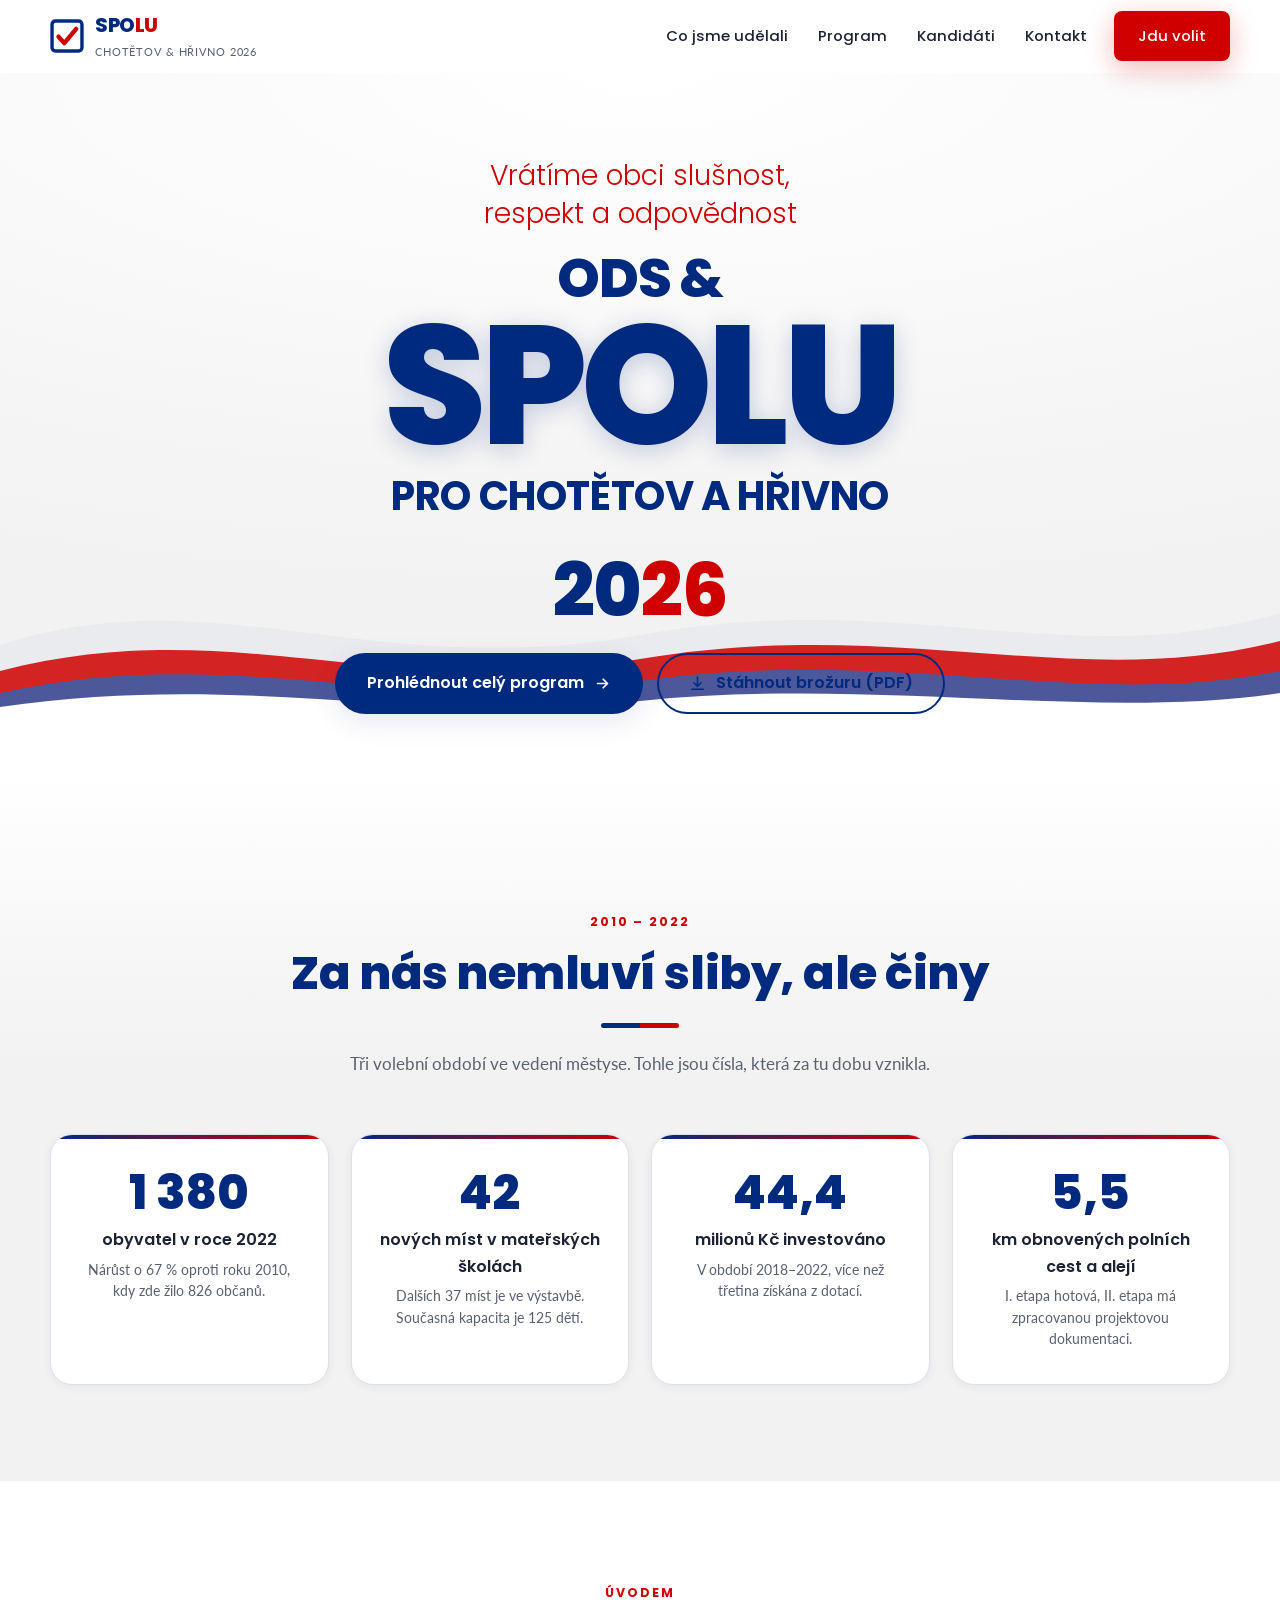
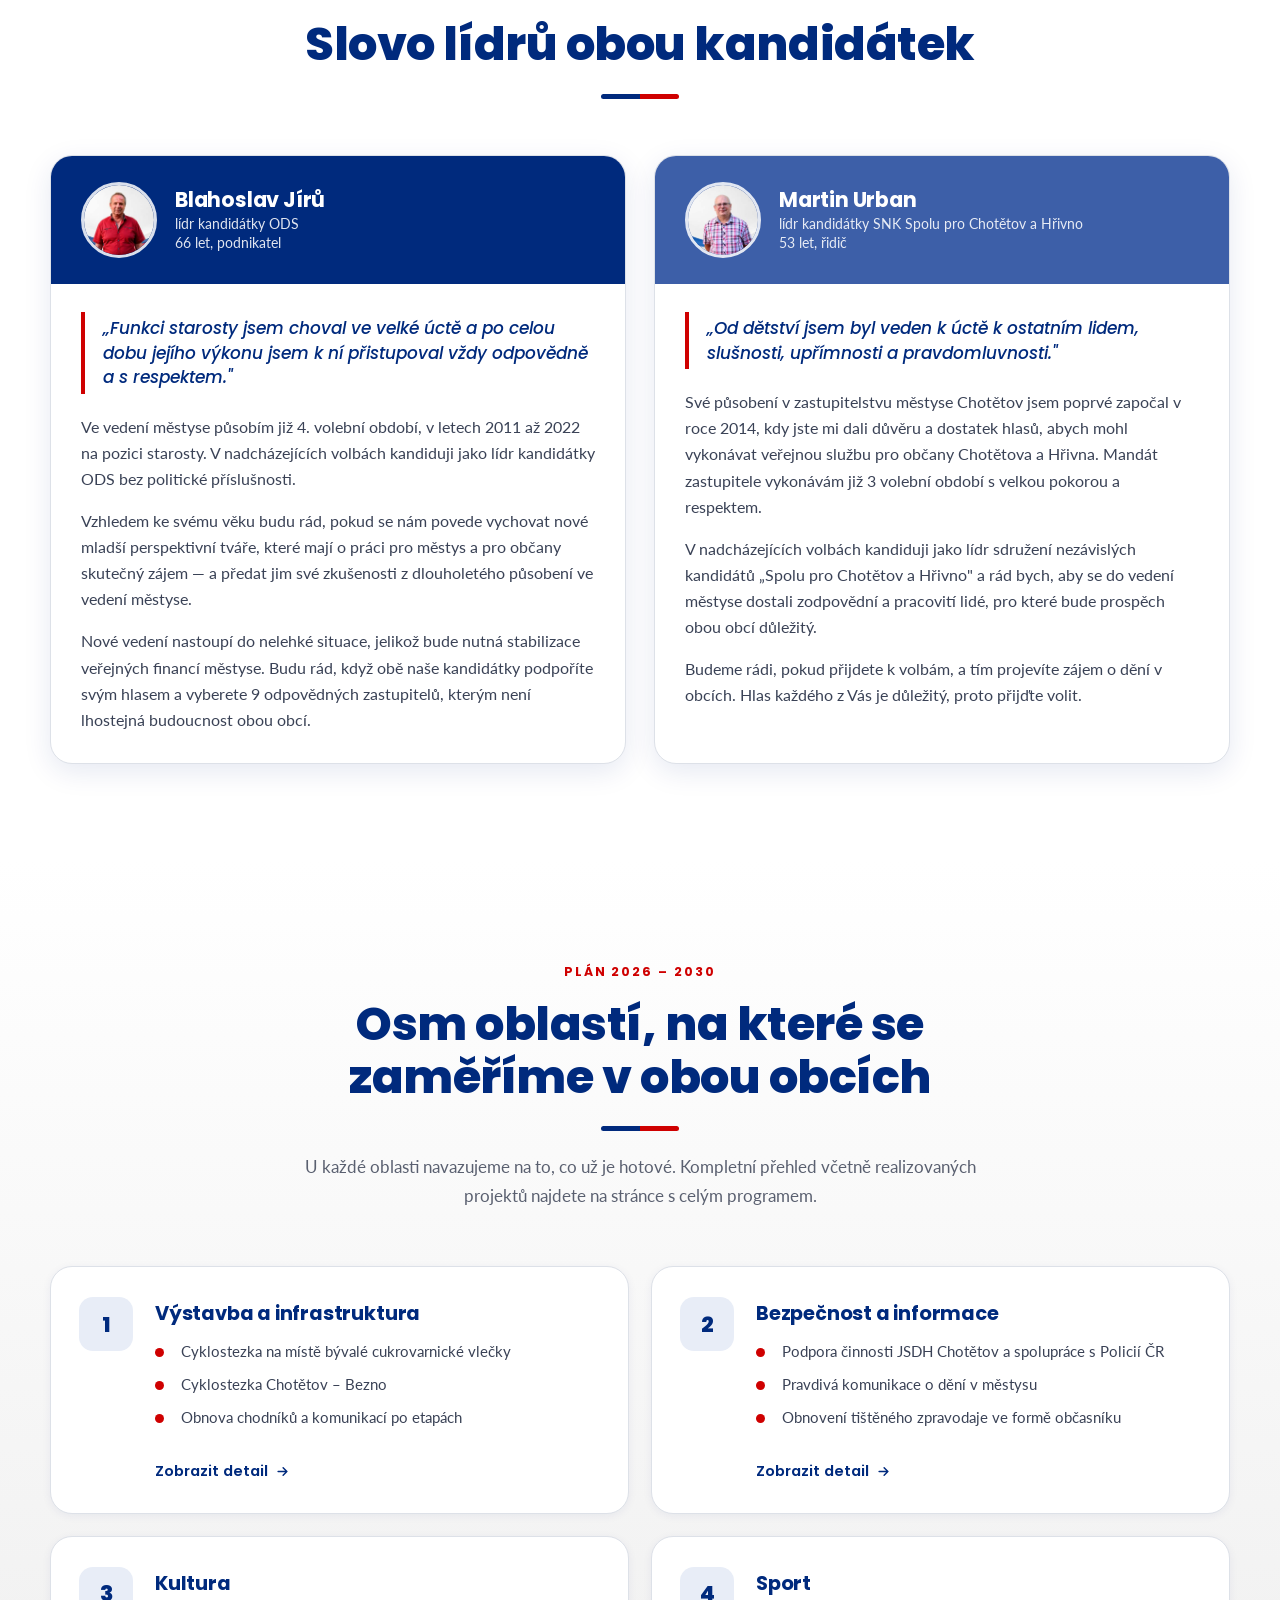
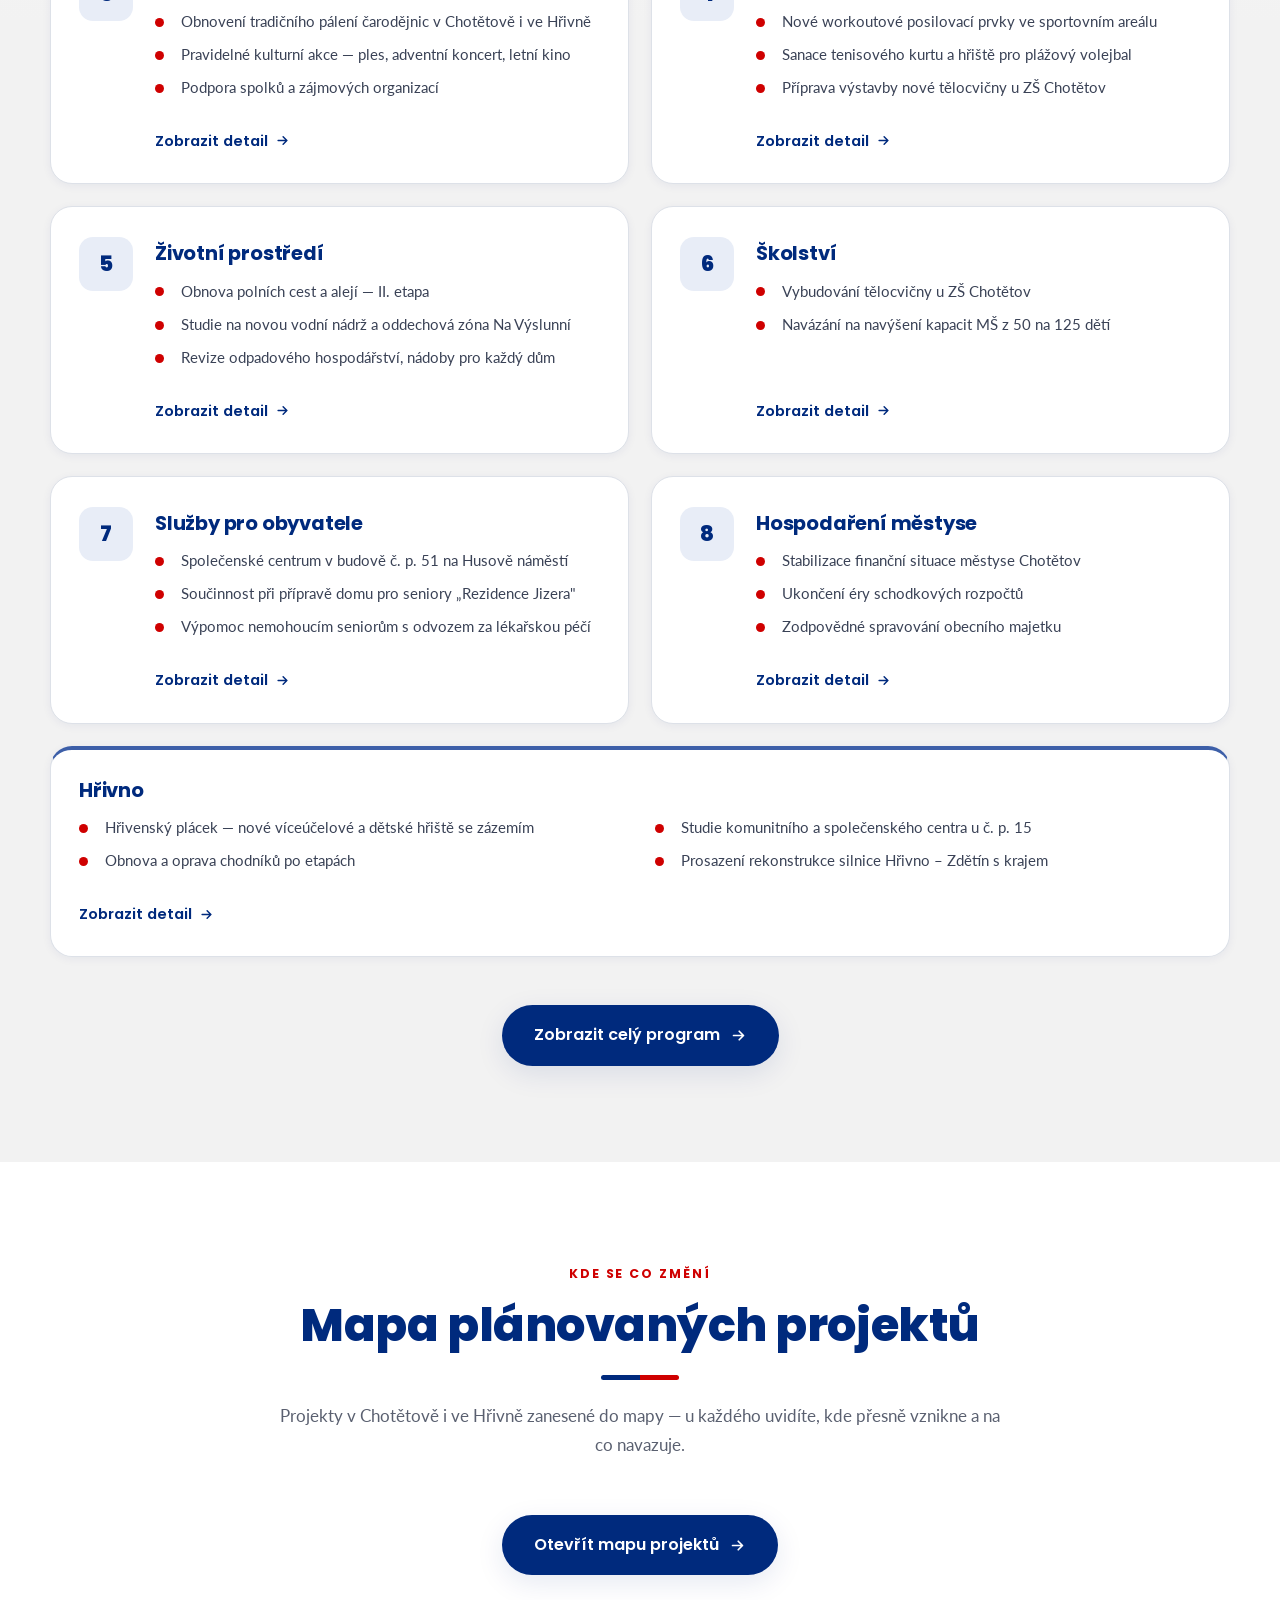
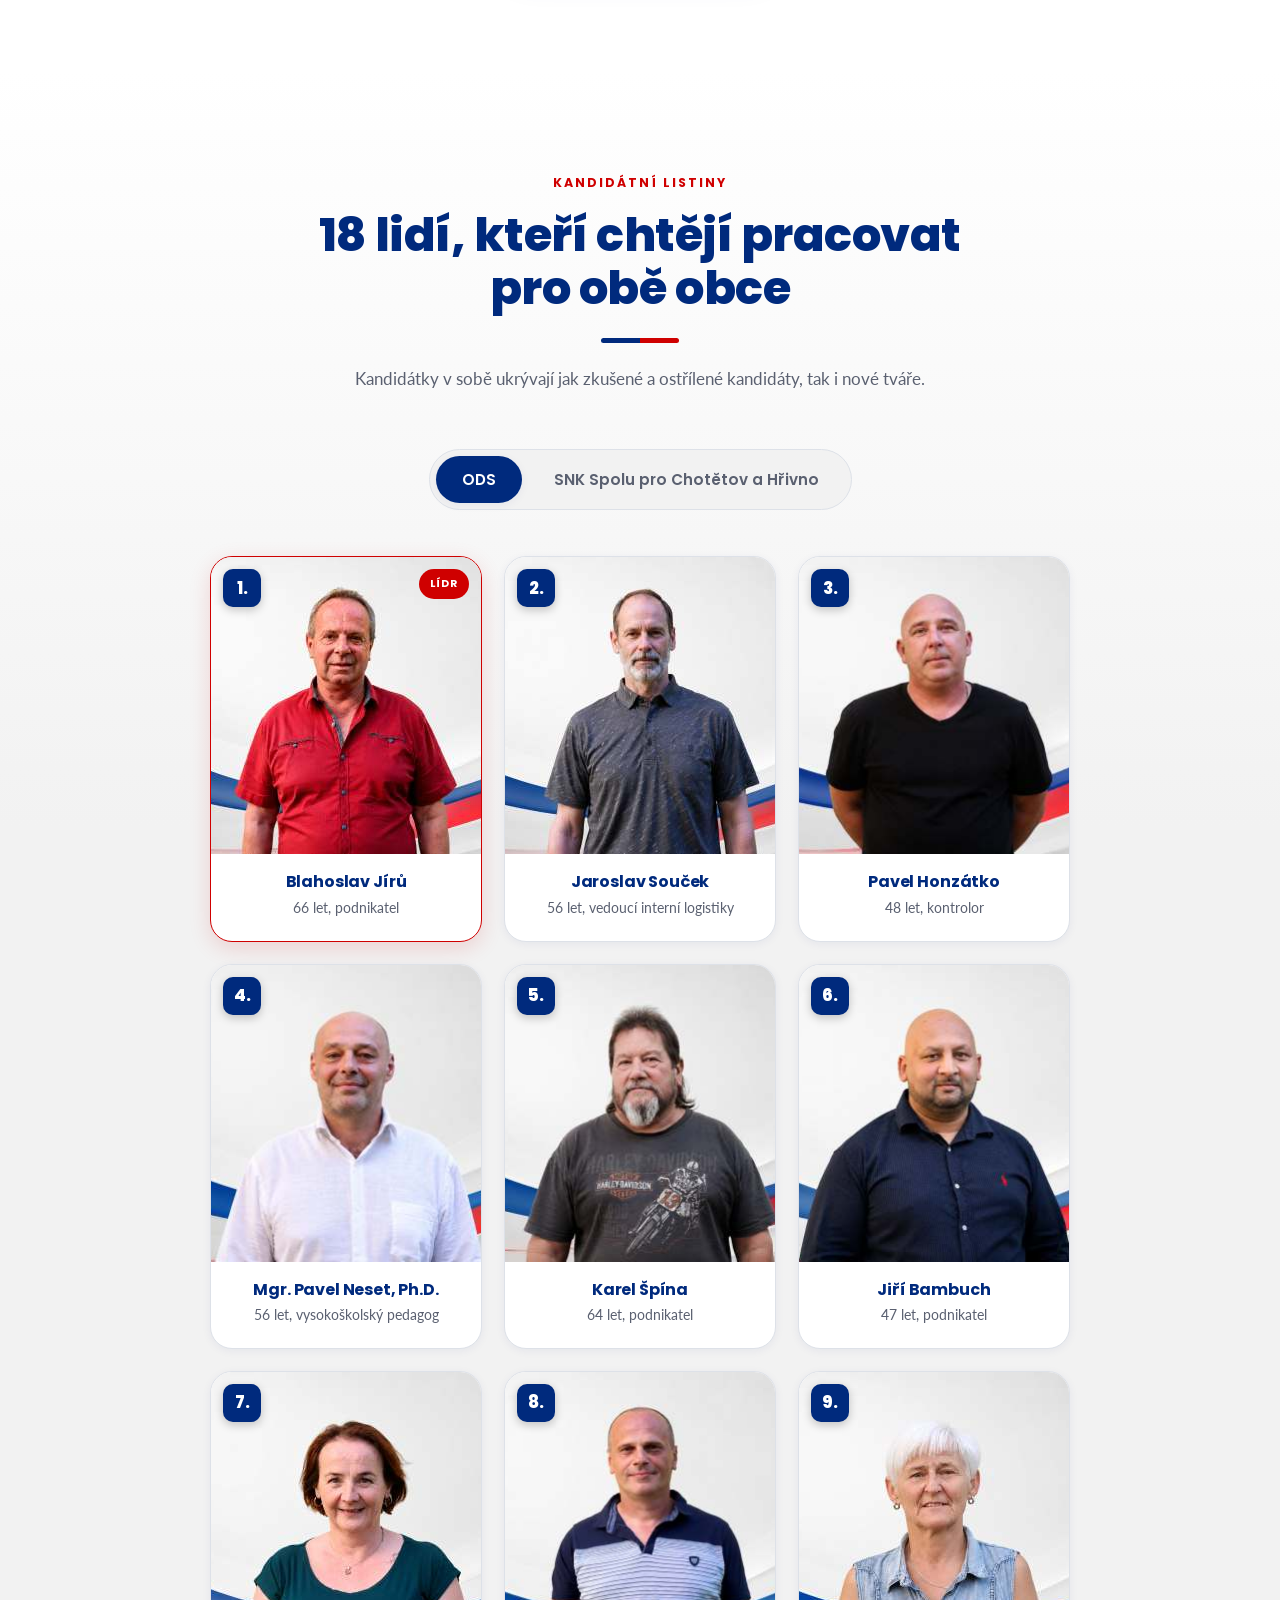
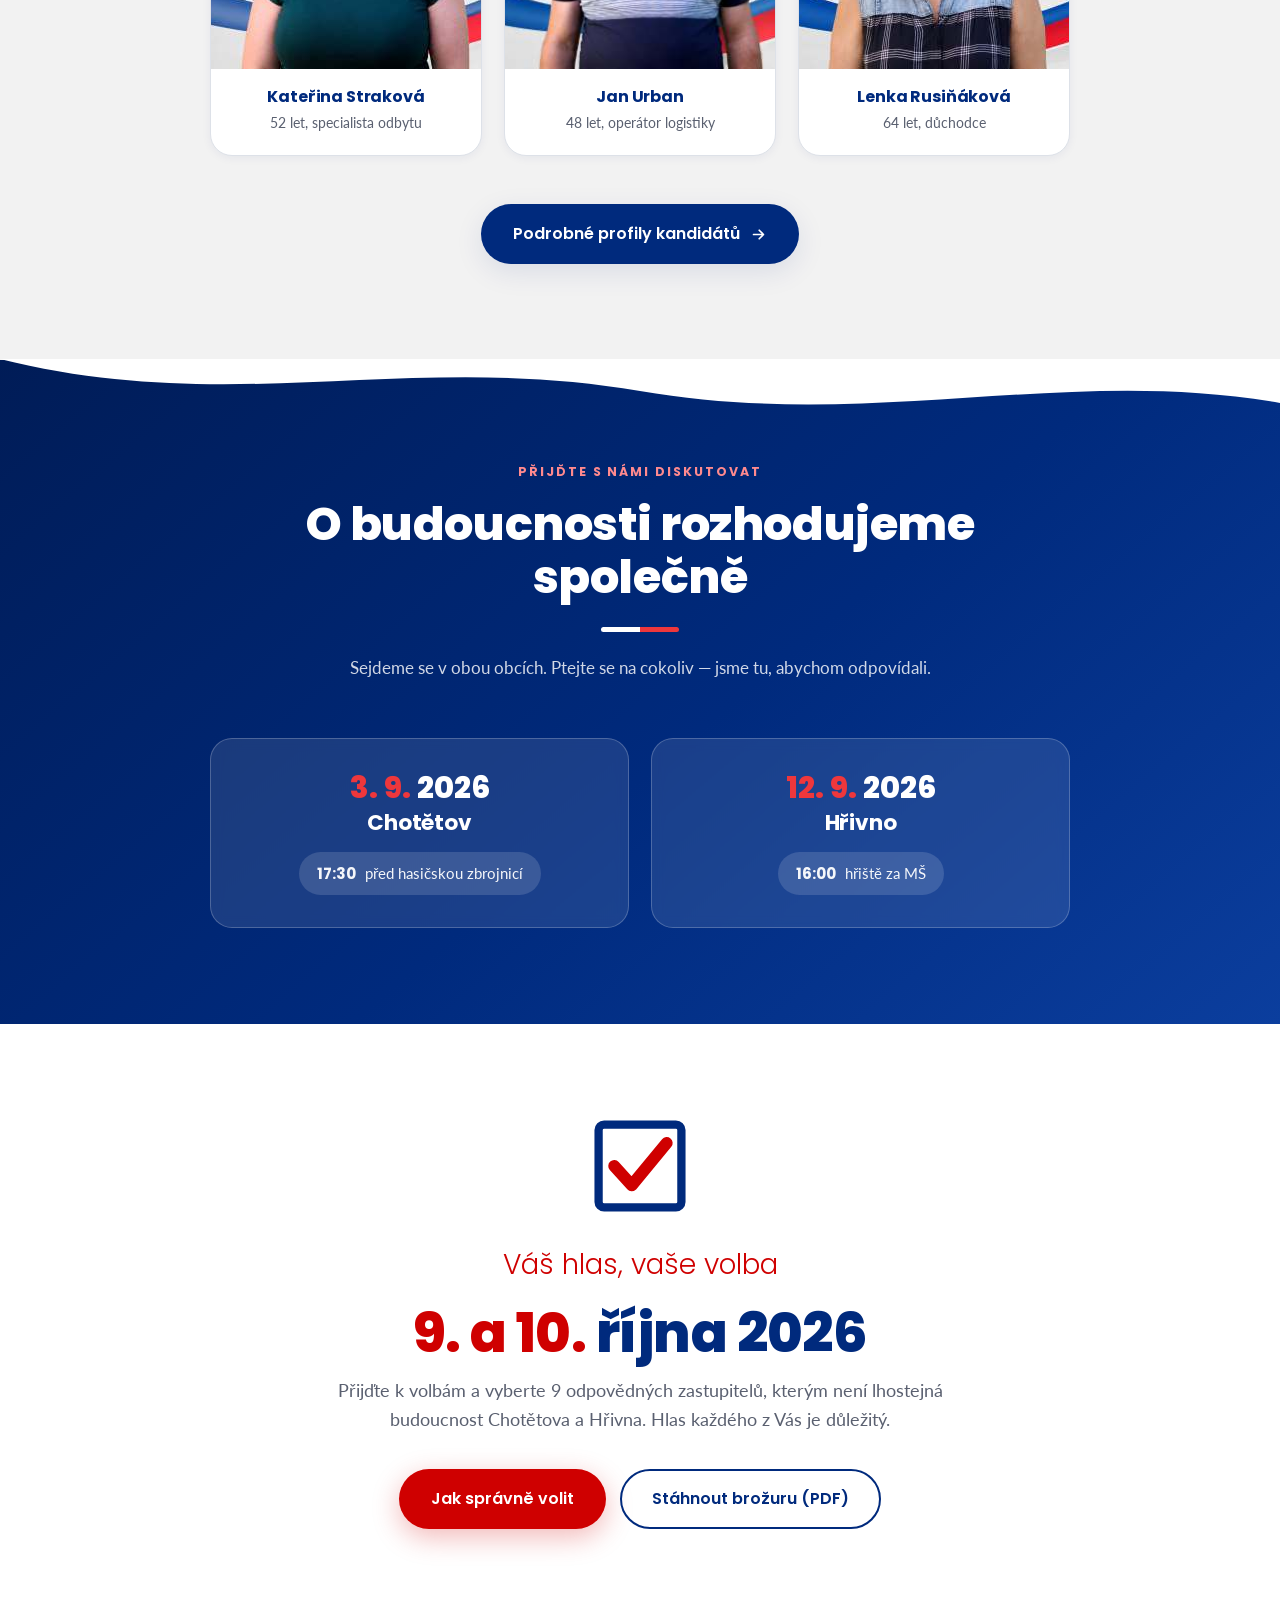
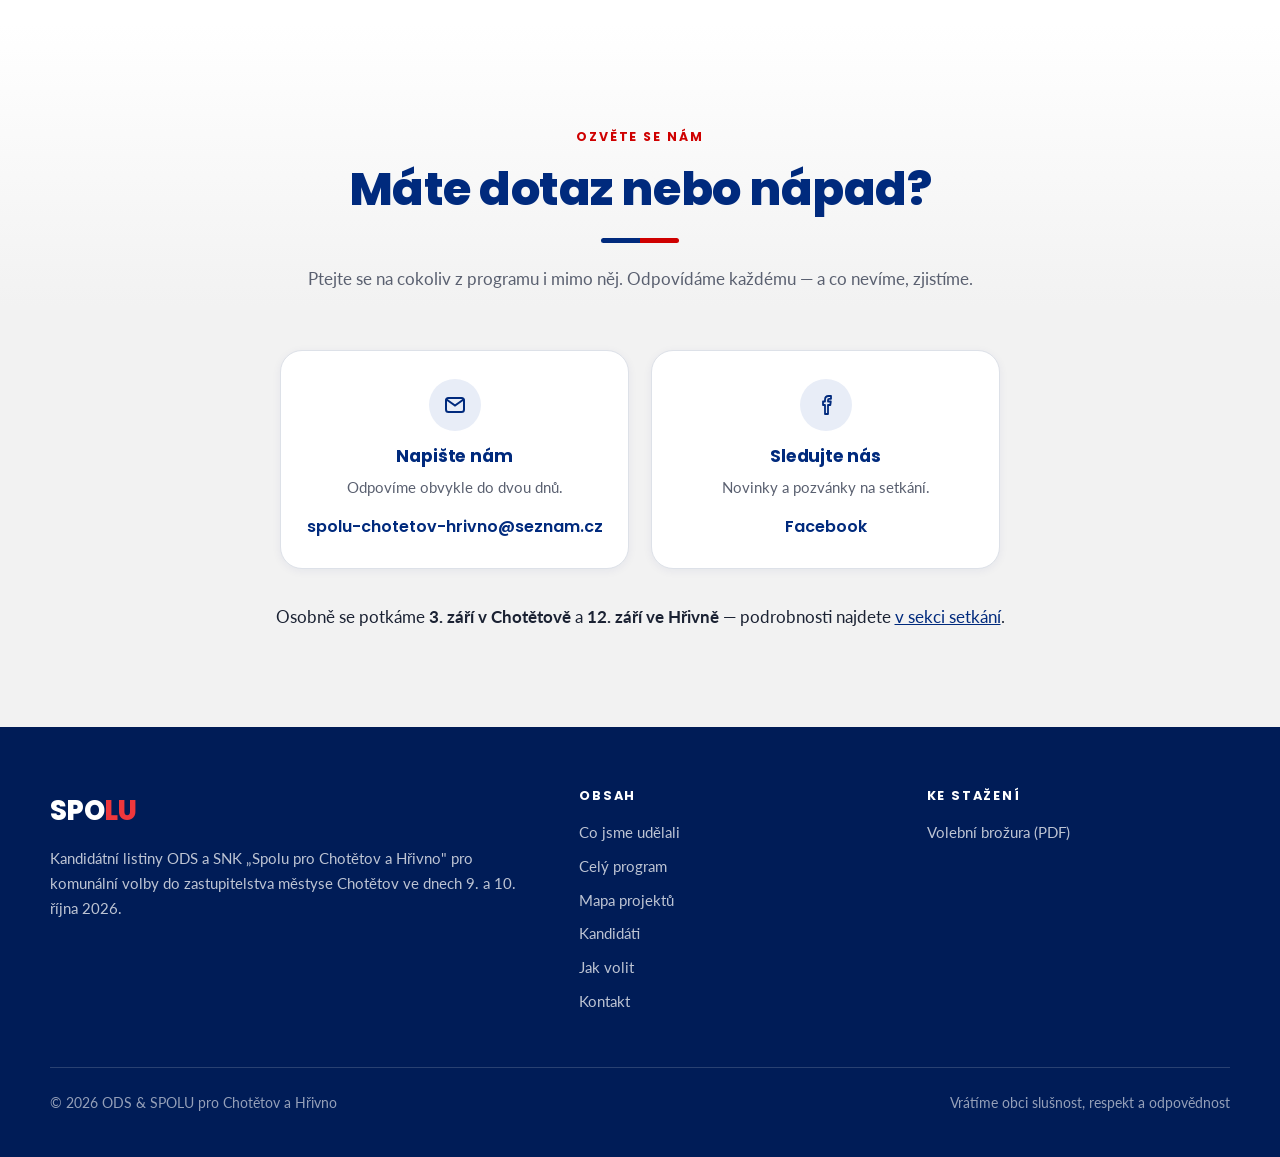
==== commit 2a2fe44a: "update" ====
--- a/index.html
+++ b/index.html
@@ -18,7 +18,7 @@
 <!-- Značka ?v=... za odkazy na CSS a JS zajišťuje, že po úpravě uvidí
      návštěvníci novou verzi místo staré z mezipaměti. Nepřepisujte ji ručně —
      před nahráním webu spusťte `python verze.py`, viz README.md. -->
-<link rel="stylesheet" href="css/style.css?v=2026-08-01-1644">
+<link rel="stylesheet" href="css/style.css?v=2026-08-05-1205">
 <link rel="icon" href="data:image/svg+xml,<svg xmlns='http://www.w3.org/2000/svg' viewBox='0 0 100 100'><rect width='100' height='100' rx='18' fill='%23002A7D'/><path d='M26 52l16 17 32-38' stroke='%23fff' stroke-width='11' fill='none' stroke-linecap='round' stroke-linejoin='round'/></svg>">
 
 <!-- Náběhové animace se zapnou jen tam, kde je JavaScript k dispozici -->
@@ -170,9 +170,8 @@
       </div>
 
       <div class="cislo-karta nabihat">
-        <!-- Číslo (počet km) doplníme, až bude k dispozici. -->
-        <div class="cislo-karta__hodnota"><span class="chybi">— </span><span class="jednotka">km</span></div>
-        <div class="cislo-karta__nazev">obnovených polních cest a alejí</div>
+        <div class="cislo-karta__hodnota" data-cil="5.5">0</div>
+        <div class="cislo-karta__nazev">km obnovených polních cest a alejí</div>
         <p class="cislo-karta__popis">I. etapa hotová, II. etapa má zpracovanou projektovou dokumentaci.</p>
       </div>
     </div>
@@ -817,7 +816,7 @@
         </div>
         <h3>Napište nám</h3>
         <p>Odpovíme obvykle do dvou dnů.</p>
-        <a href="#" class="chybi">Doplníme e-mailovou adresu</a>
+        <a href="mailto:spolu-chotetov-hrivno@seznam.cz">spolu-chotetov-hrivno@seznam.cz</a>
       </div>
 
       <div class="kontakt-karta nabihat">
@@ -887,6 +886,6 @@
   </div>
 </footer>
 
-<script src="js/main.js?v=2026-08-01-1644"></script>
+<script src="js/main.js?v=2026-08-05-1205"></script>
 </body>
 </html>
